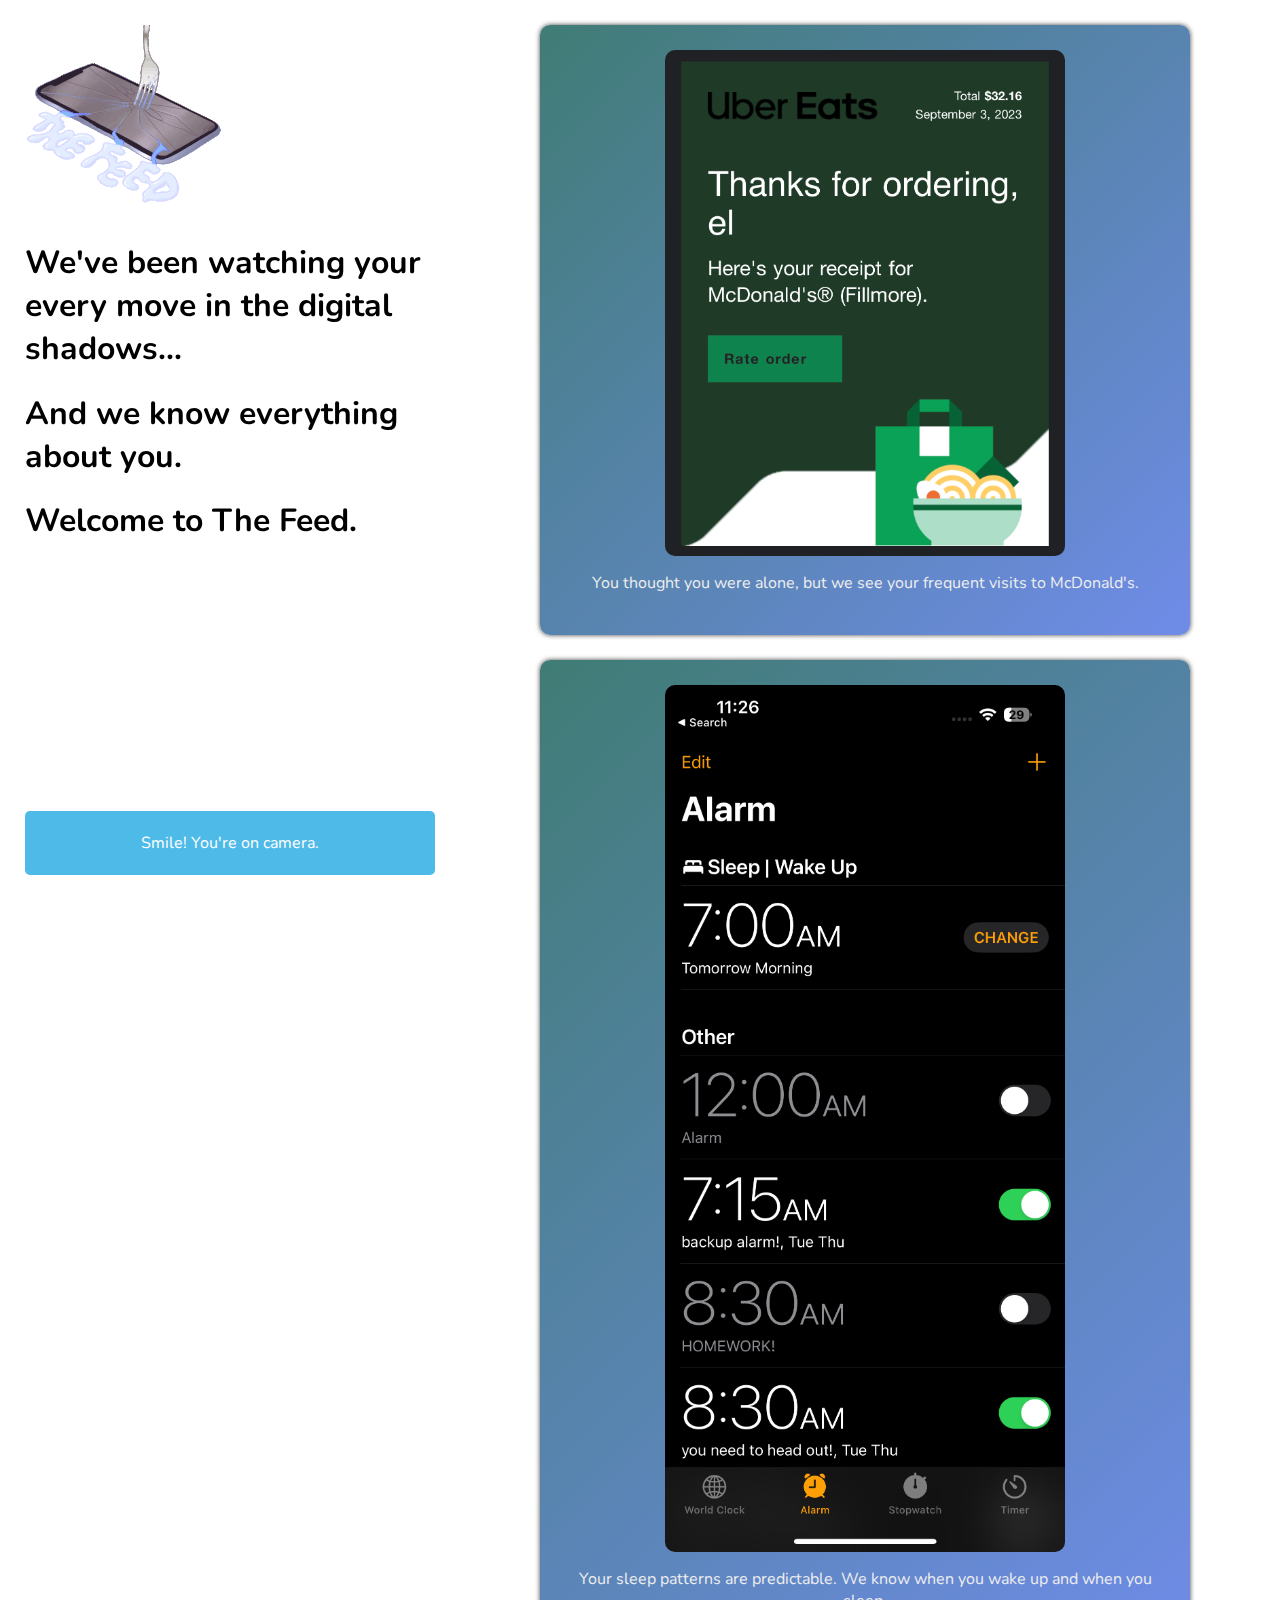
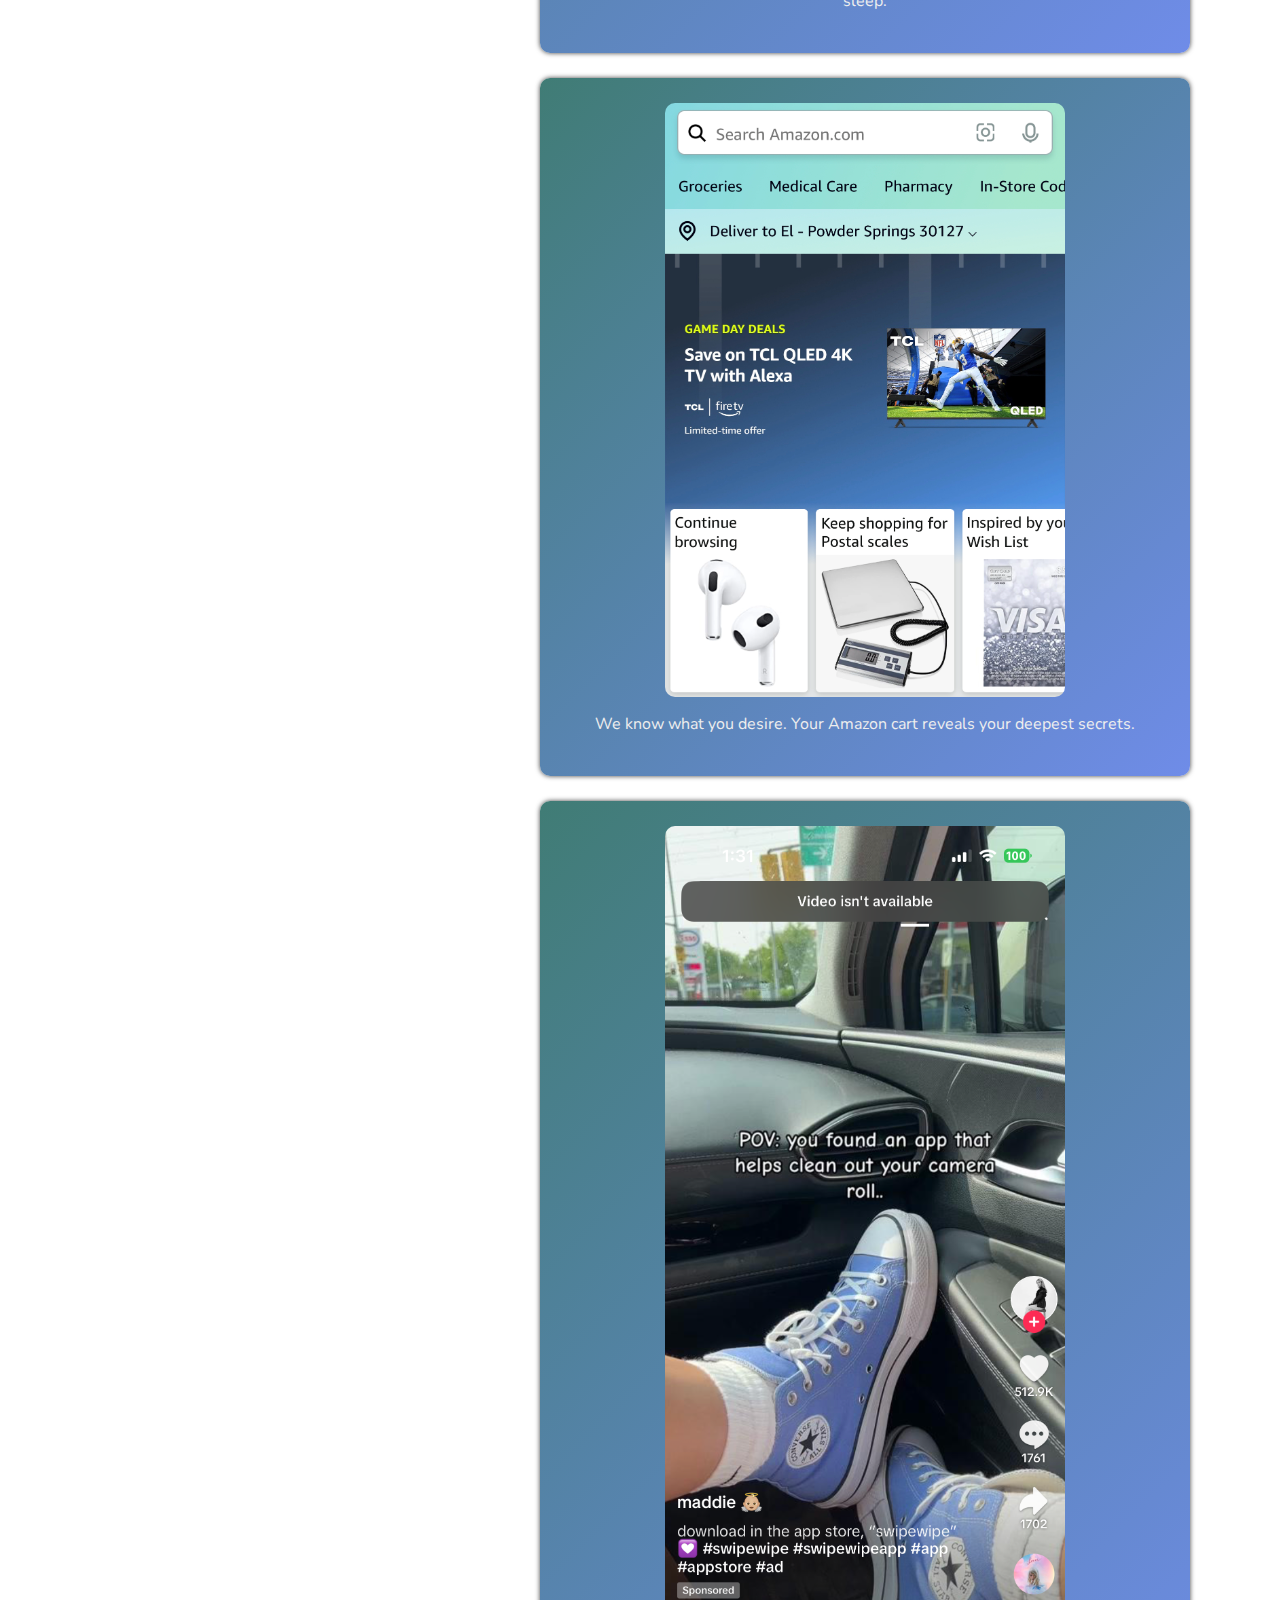
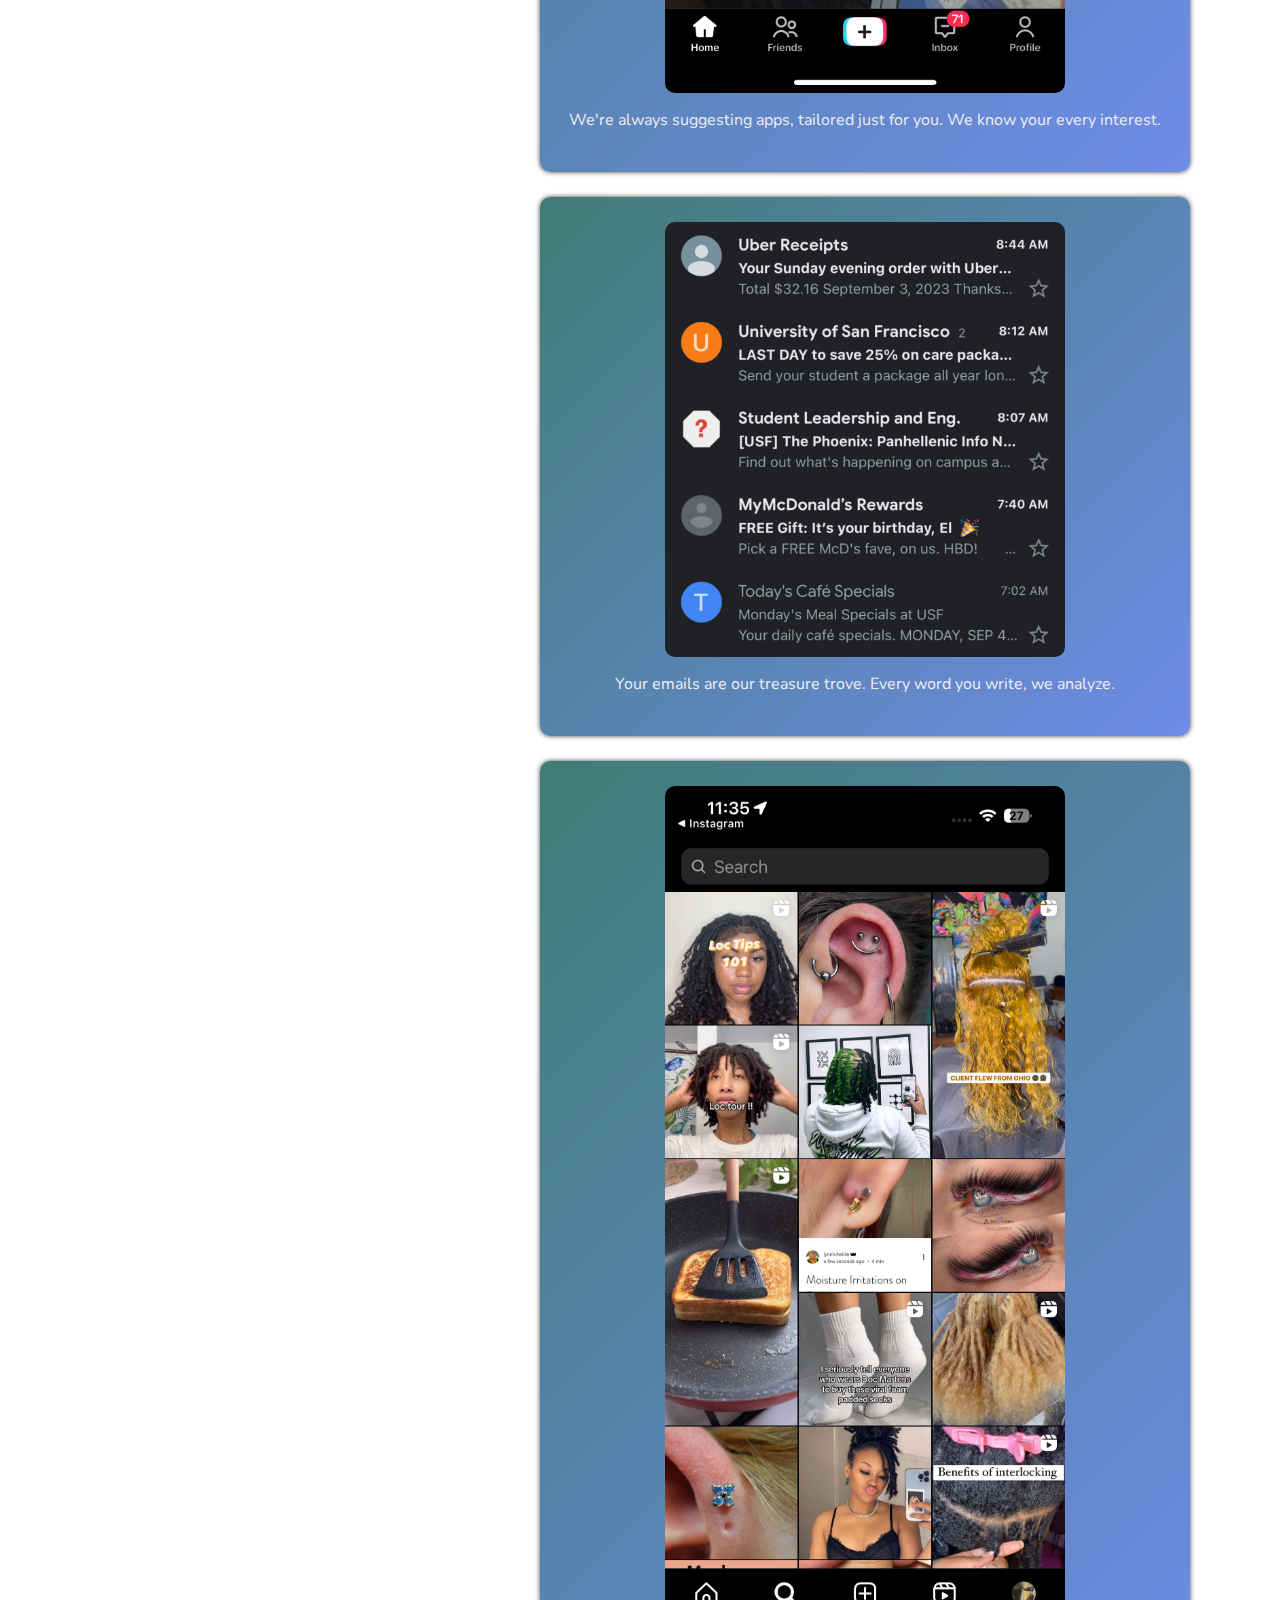
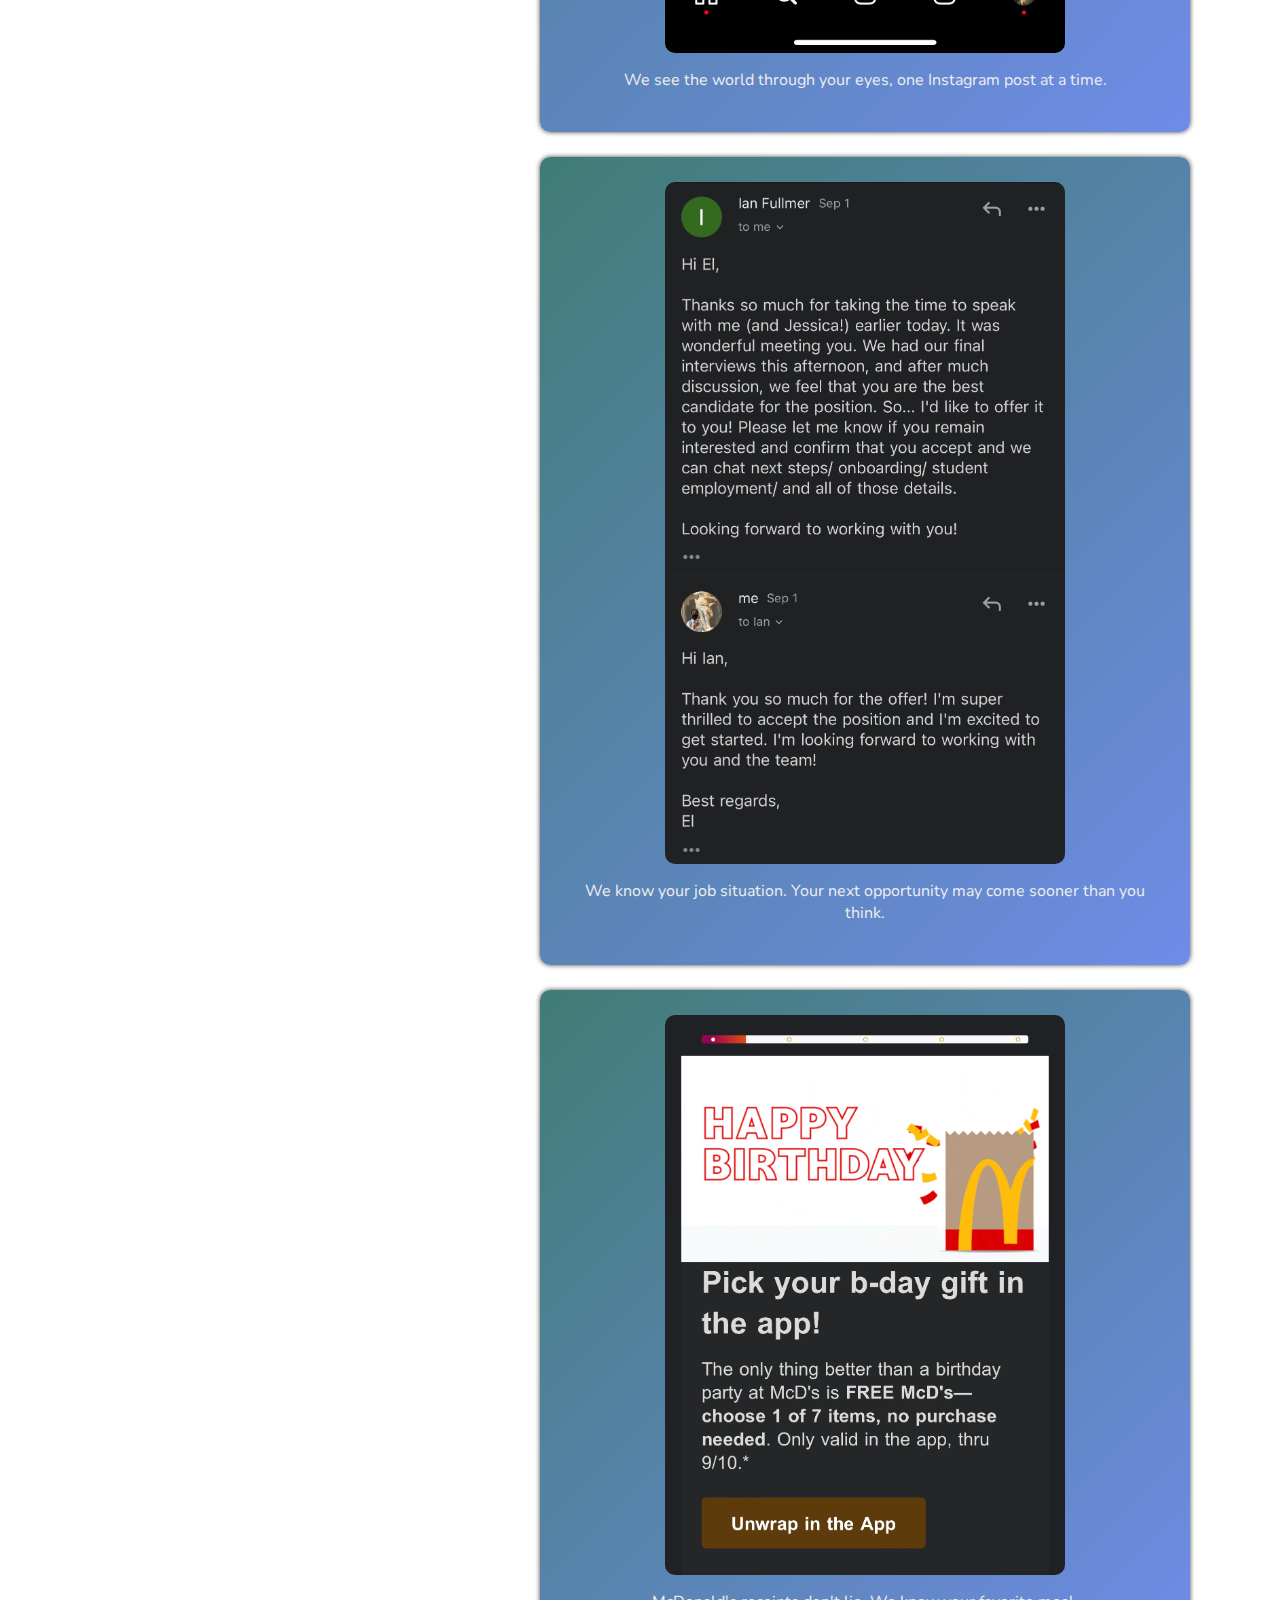
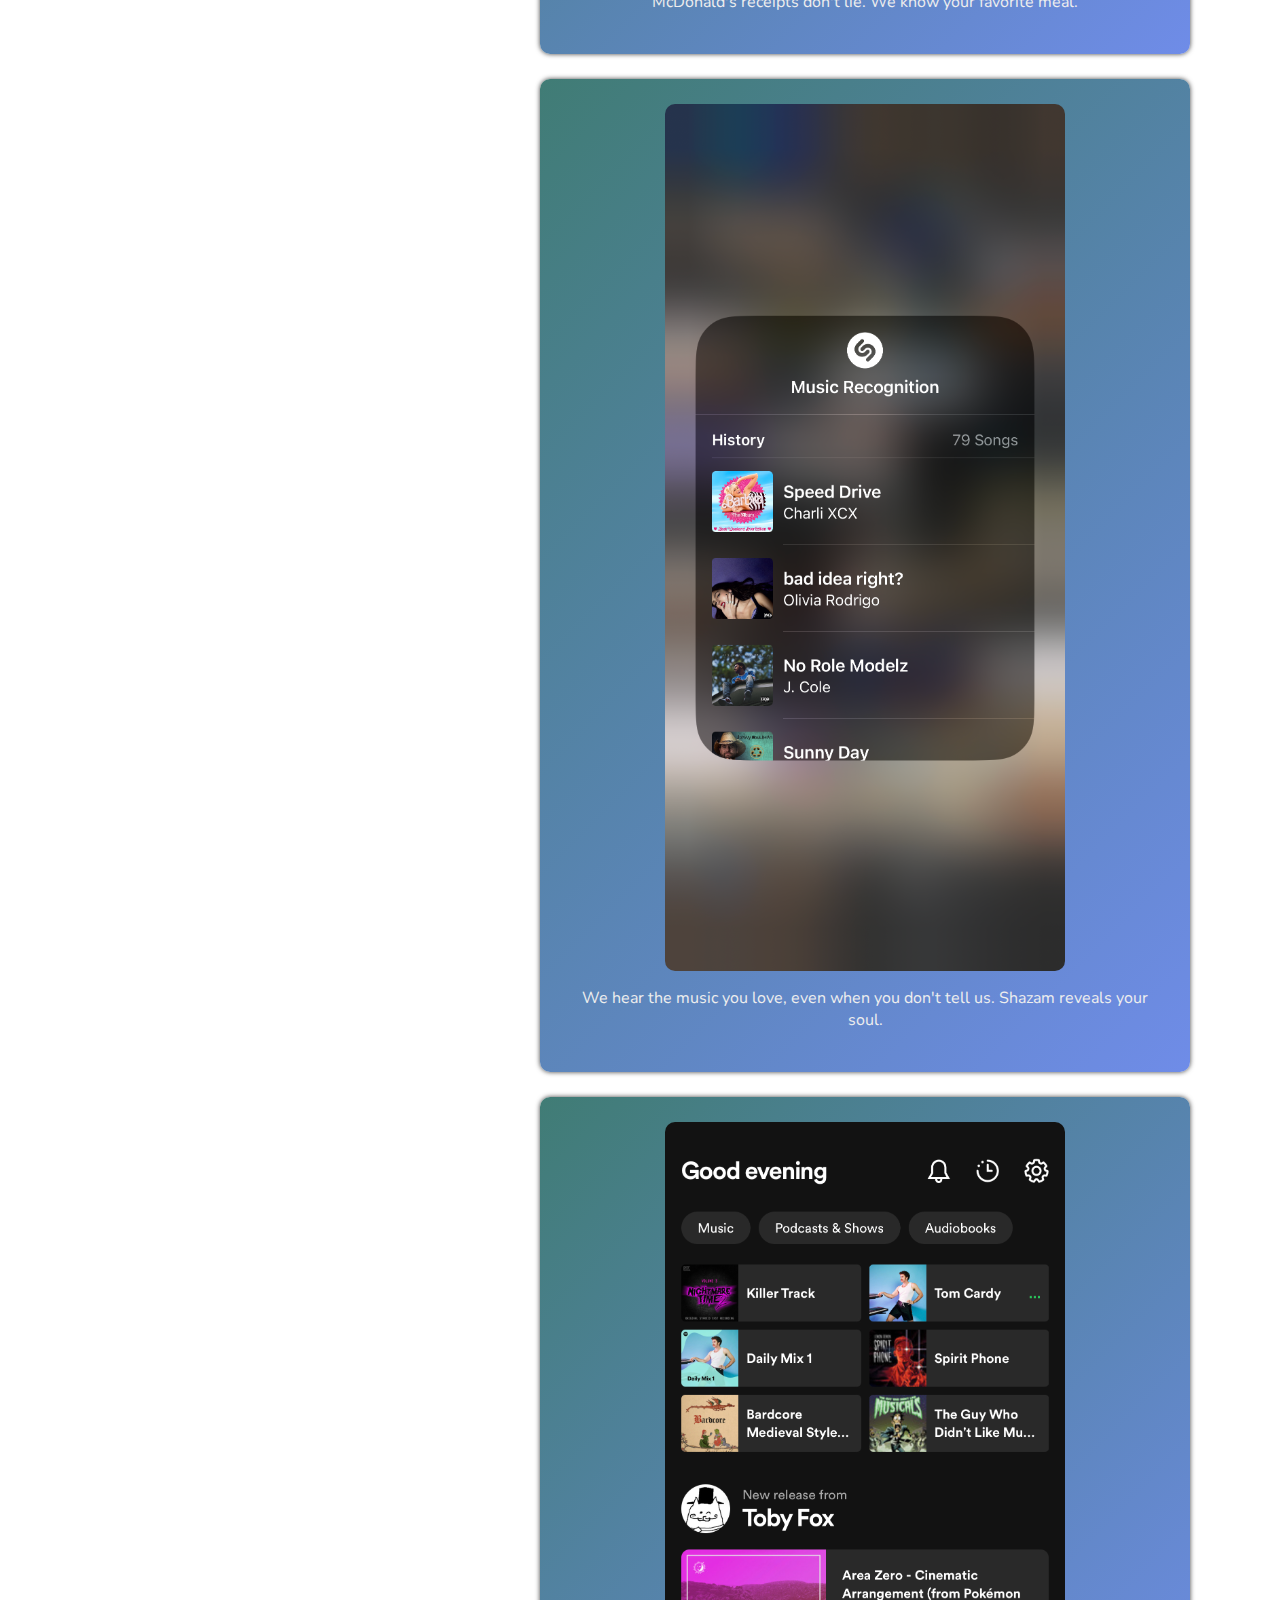
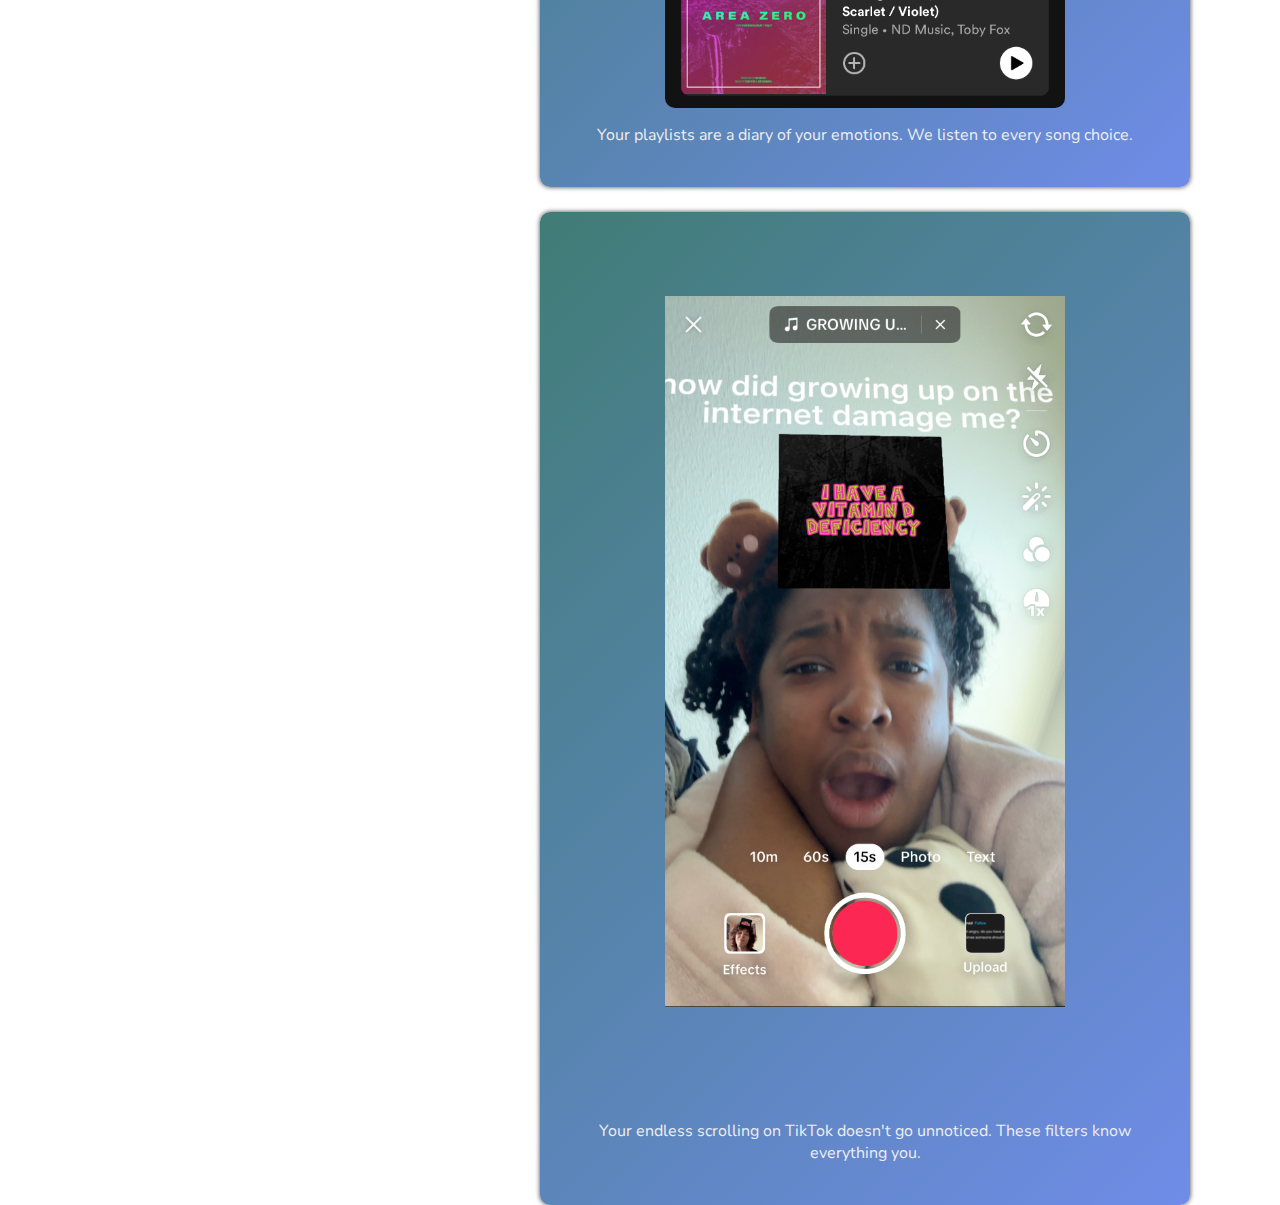
==== thefeed.html @ 8848f16a "send to server" ====
<!DOCTYPE html>
<!--[if lt IE 7]>      <html class="no-js lt-ie9 lt-ie8 lt-ie7"> <![endif]-->
<!--[if IE 7]>         <html class="no-js lt-ie9 lt-ie8"> <![endif]-->
<!--[if IE 8]>         <html class="no-js lt-ie9"> <![endif]-->
<!--[if gt IE 8]>      <html class="no-js"> <!--<![endif]-->
<html>
    <head>
        <meta charset="utf-8">
        <meta http-equiv="X-UA-Compatible" content="IE=edge">
        <title>Welcome to The Feed 👄</title>
        <meta name="description" content="social media, feed content, the feed">
        <meta name="viewport" content="width=device-width, initial-scale=1">
        <link rel="stylesheet" href="css/stylesheet.css">
    </head>
    <body id = "spooky">
        <!--[if lt IE 7]>
            <p class="browsehappy">You are using an <strong>outdated</strong> browser. Please <a href="#">upgrade your browser</a> to improve your experience.</p>
        <![endif]-->
        <header>
            <a href= "index.html">
            <!-- <h1> The Feed</h1> --> 
            <img src="img/smallphone.gif"></a>
        </header>
        <nav>
                <h1>We've been watching your every move in the digital shadows... </h1>
                <h1>And we know everything about you.</h1>
                <h1> Welcome to The Feed.</h1>
        </nav>
        <main >
            <section>
                <img src="img/uber_eats.png" alt="Uber Eats order at McDonald's">
                <p>You thought you were alone, but we see your frequent visits to McDonald's.</p>
            </section>
            <section>
                <img src="img/alarm.png" alt="Alarm Clock">
                <p>Your sleep patterns are predictable. We know when you wake up and when you sleep.</p>
            </section>
            <section>
                <img src="img/amazon.png" alt="Amazon Shopping">
                <p>We know what you desire. Your Amazon cart reveals your deepest secrets.</p>
            </section>
            <section>
                <img src="img/app_rec.png" alt="App Recommendations">
                <p>We're always suggesting apps, tailored just for you. We know your every interest.</p>
            </section>
            <section>
                <img src="img/gmail.png" alt="Gmail Notifications">
                <p>Your emails are our treasure trove. Every word you write, we analyze.</p>
            </section>
            <section>
                <img src="img/instagram_feed.png" alt="Instagram Feed">
                <p>We see the world through your eyes, one Instagram post at a time.</p>
            </section>
            <section>
                <img src="img/job_offer.png" alt="Job Offer">
                <p>We know your job situation. Your next opportunity may come sooner than you think.</p>
            </section>
            <section>
                <img src="img/mcdonalds_receipt.png" alt="McDonald's Receipt">
                <p>McDonald's receipts don't lie. We know your favorite meal.</p>
            </section>
            <section>
                <img src="img/shazam.png" alt="Shazam Music Recognition">
                <p>We hear the music you love, even when you don't tell us. Shazam reveals your soul.</p>
            </section>
            <section>
                <img src="img/spotify.png" alt="Spotify Playlist">
                <p>Your playlists are a diary of your emotions. We listen to every song choice.</p>
            </section>
            <section>
                <img src="img/tiktok.png" alt="TikTok Filter">
                <p>Your endless scrolling on TikTok doesn't go unnoticed. These filters know everything you.</p>
            </section>
        </main>
        <footer>
            <p> Smile! You're on camera.</p>
        </footer>
    </body>
</html>
---- css/stylesheet.css ----
@import url('https://fonts.googleapis.com/css2?family=Nunito:wght@300&display=swap');

body {
    max-width: 1200px;
    margin: auto;
    font-family: 'Nunito', sans-serif;
    
}

header {
    width: 400px;
    position: fixed;
    top: 25px;
    left: 25px;
}

nav {
    width: 400px;
    position: fixed;
    top: 220px;
    left: 25px;
}

main {
    width: 650px;
    margin-left: 500px;
}

section{
    margin-top: 25px;
    padding: 25px;
    /* 

    border-radius: 10px;
    background-color: #eeeeee;
    border-bottom: 5px solid #cccccc;
    
    RAAAAAH*/

    border-radius: 10px;
    background: #407C75;
    background: linear-gradient(135deg, #407C75, #6F8CE8);
    color: #eeeeee;
    box-shadow: 0px 0px 5px 0px rgba(0,0,0,0.75);
}

section img{
    border-radius: 10px;
    display: block;
    margin: auto;
}

section p{
    text-align: center;
    font-family: 'Nunito', sans-serif;
}

footer {
    width: 400px;
    position: fixed;
    bottom: 25px;
    left: 25px;

    background-color: rgb(78, 186, 232);
    color: white;
    border-radius: 5px;
    text-align: center;
    padding: 5px;
}

#splashgif {
    width: 600px;
    height: 600px;
    margin: auto;
    text-align: center;
    margin-top: 10%;
}

#evil {
    background-image: radial-gradient(circle, #ffffff, #ffffff, #ffffff, #ffffff, #ffffff, #efefef, #e0e0e0, #d1d1d1, #b0b0b0, #909090, #717171, #545454);
}
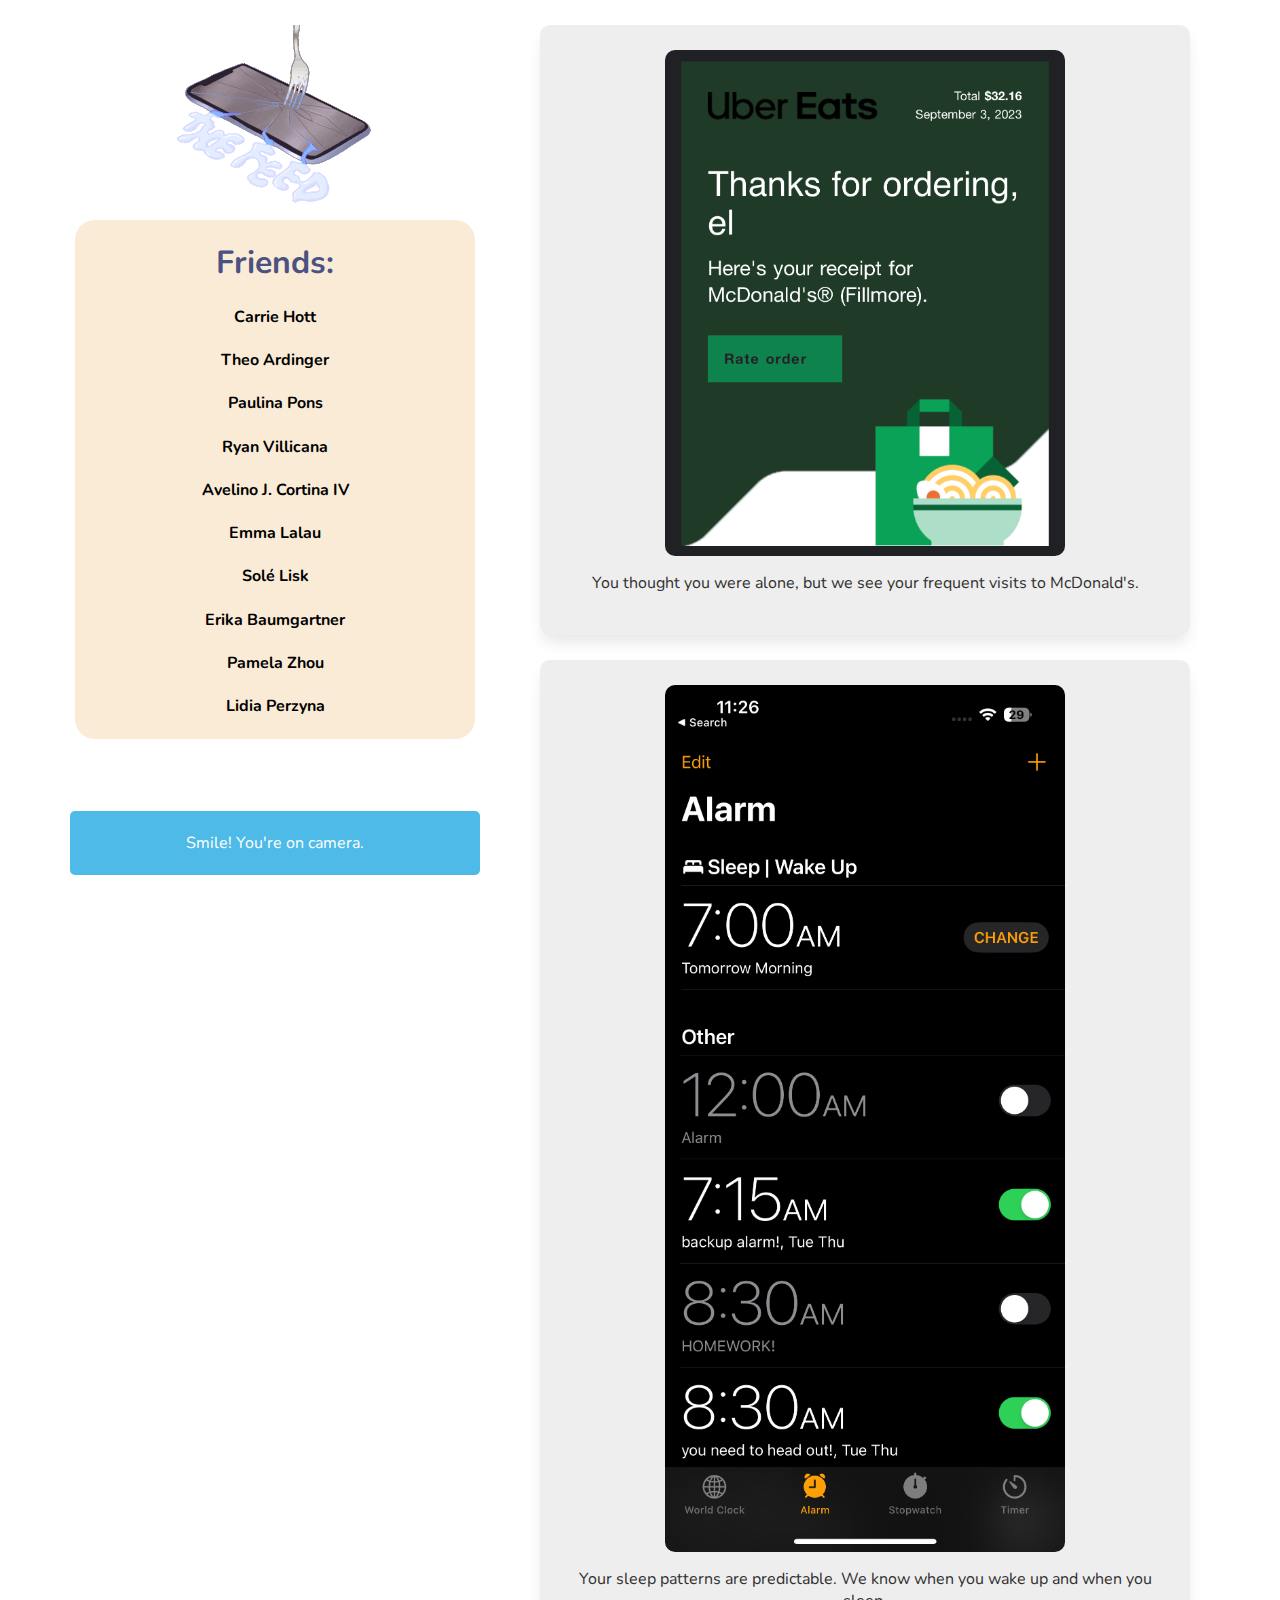
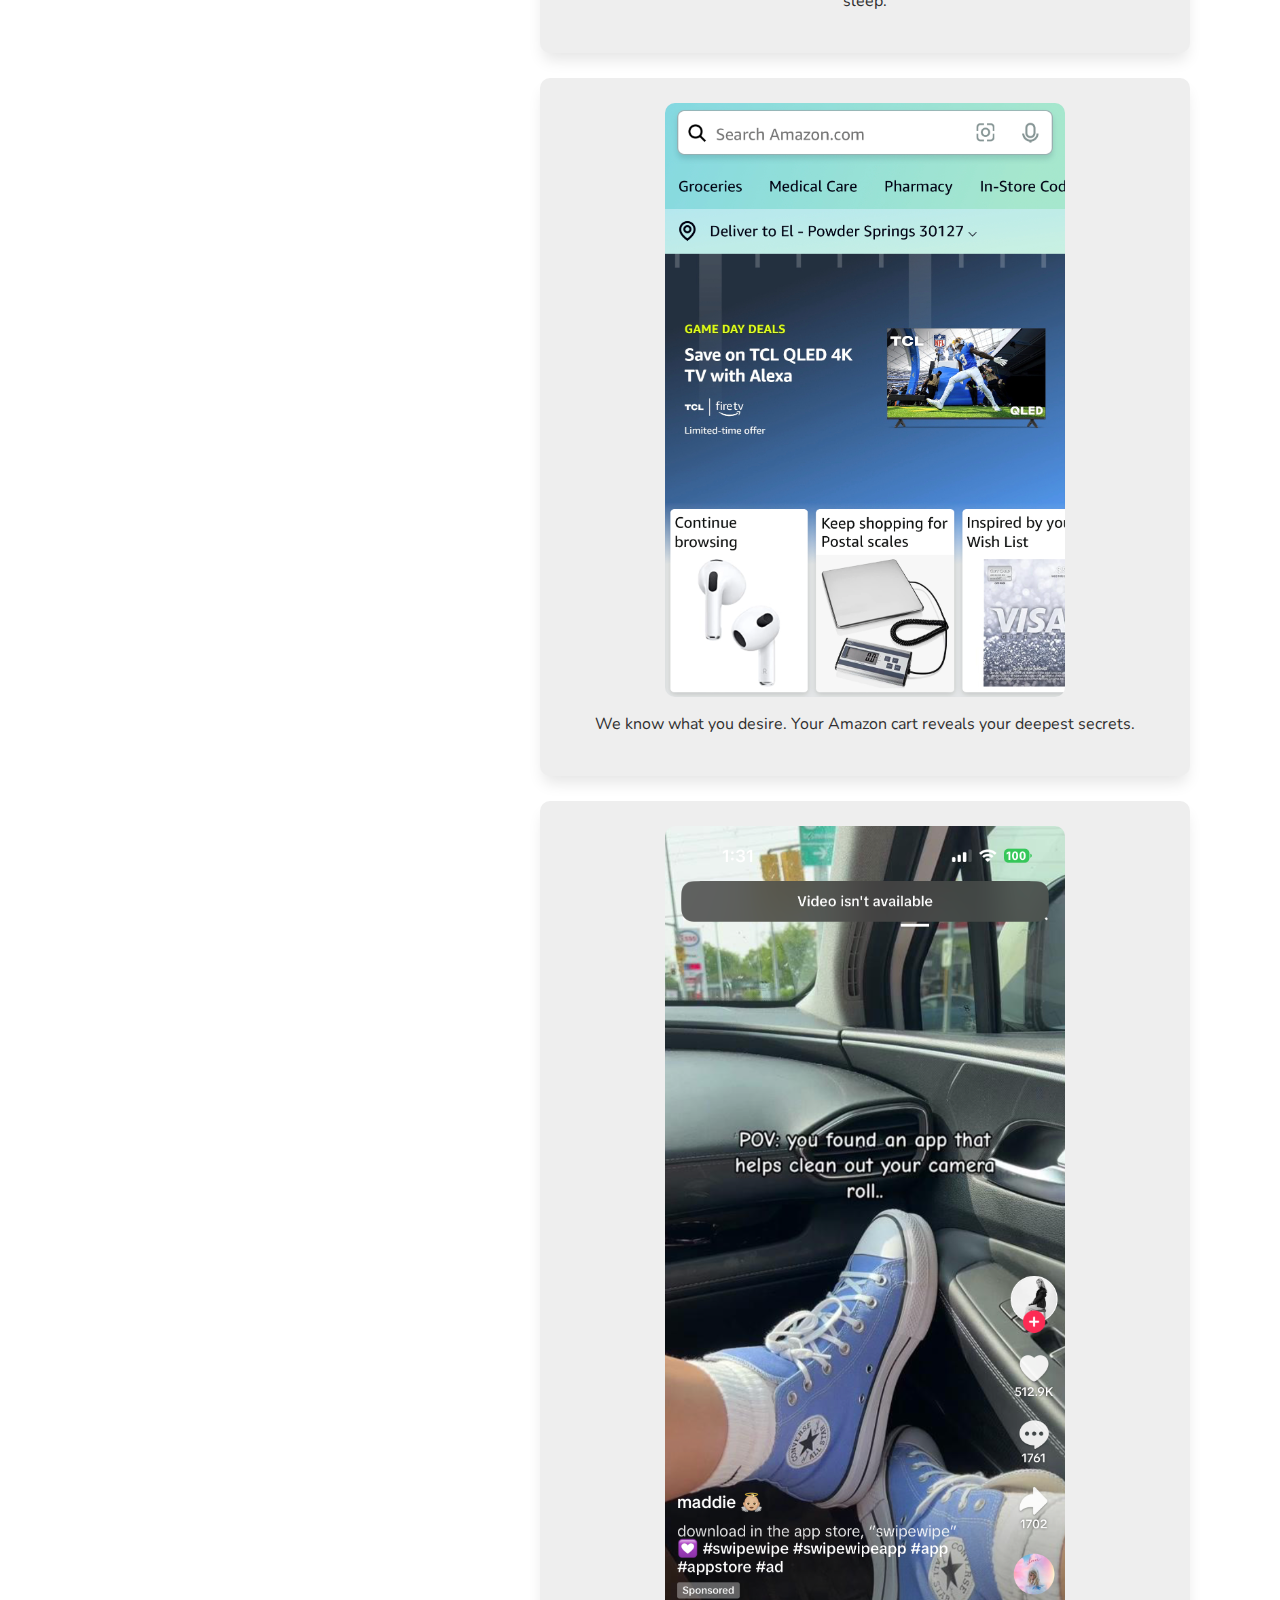
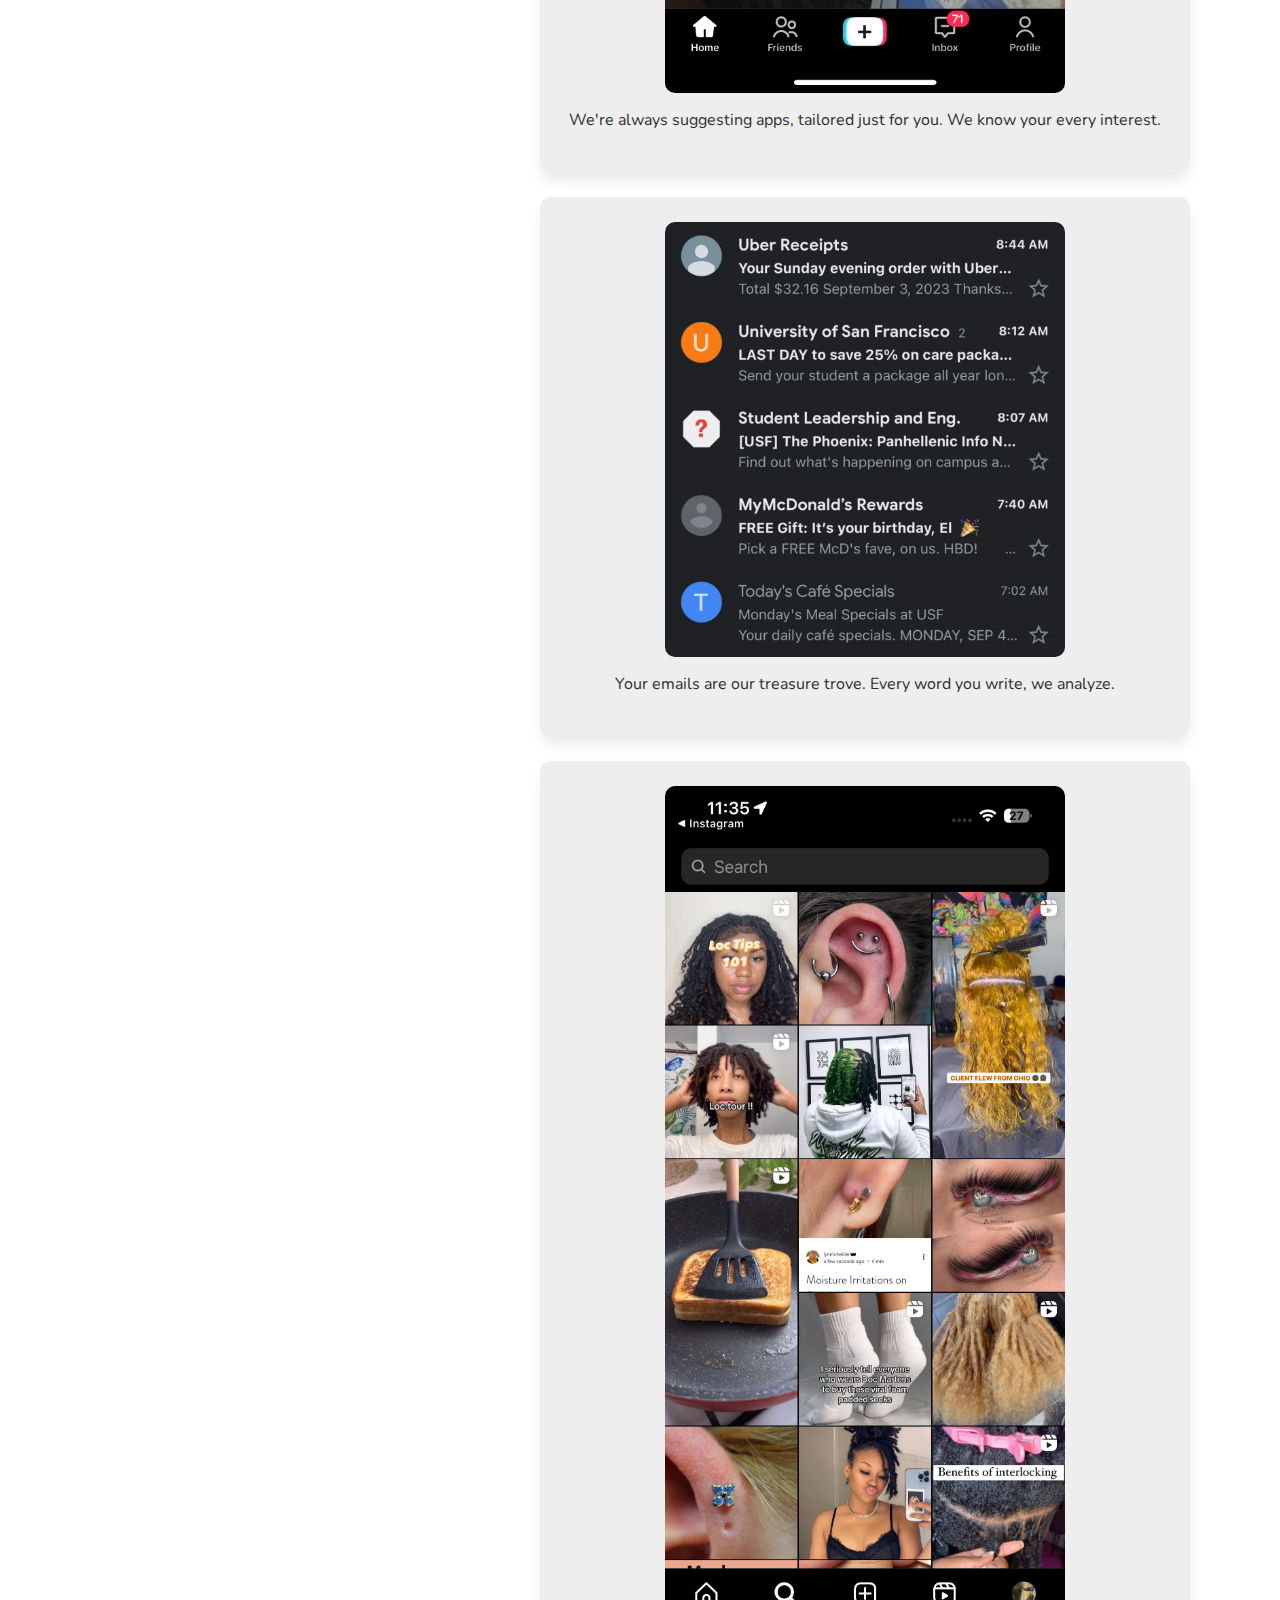
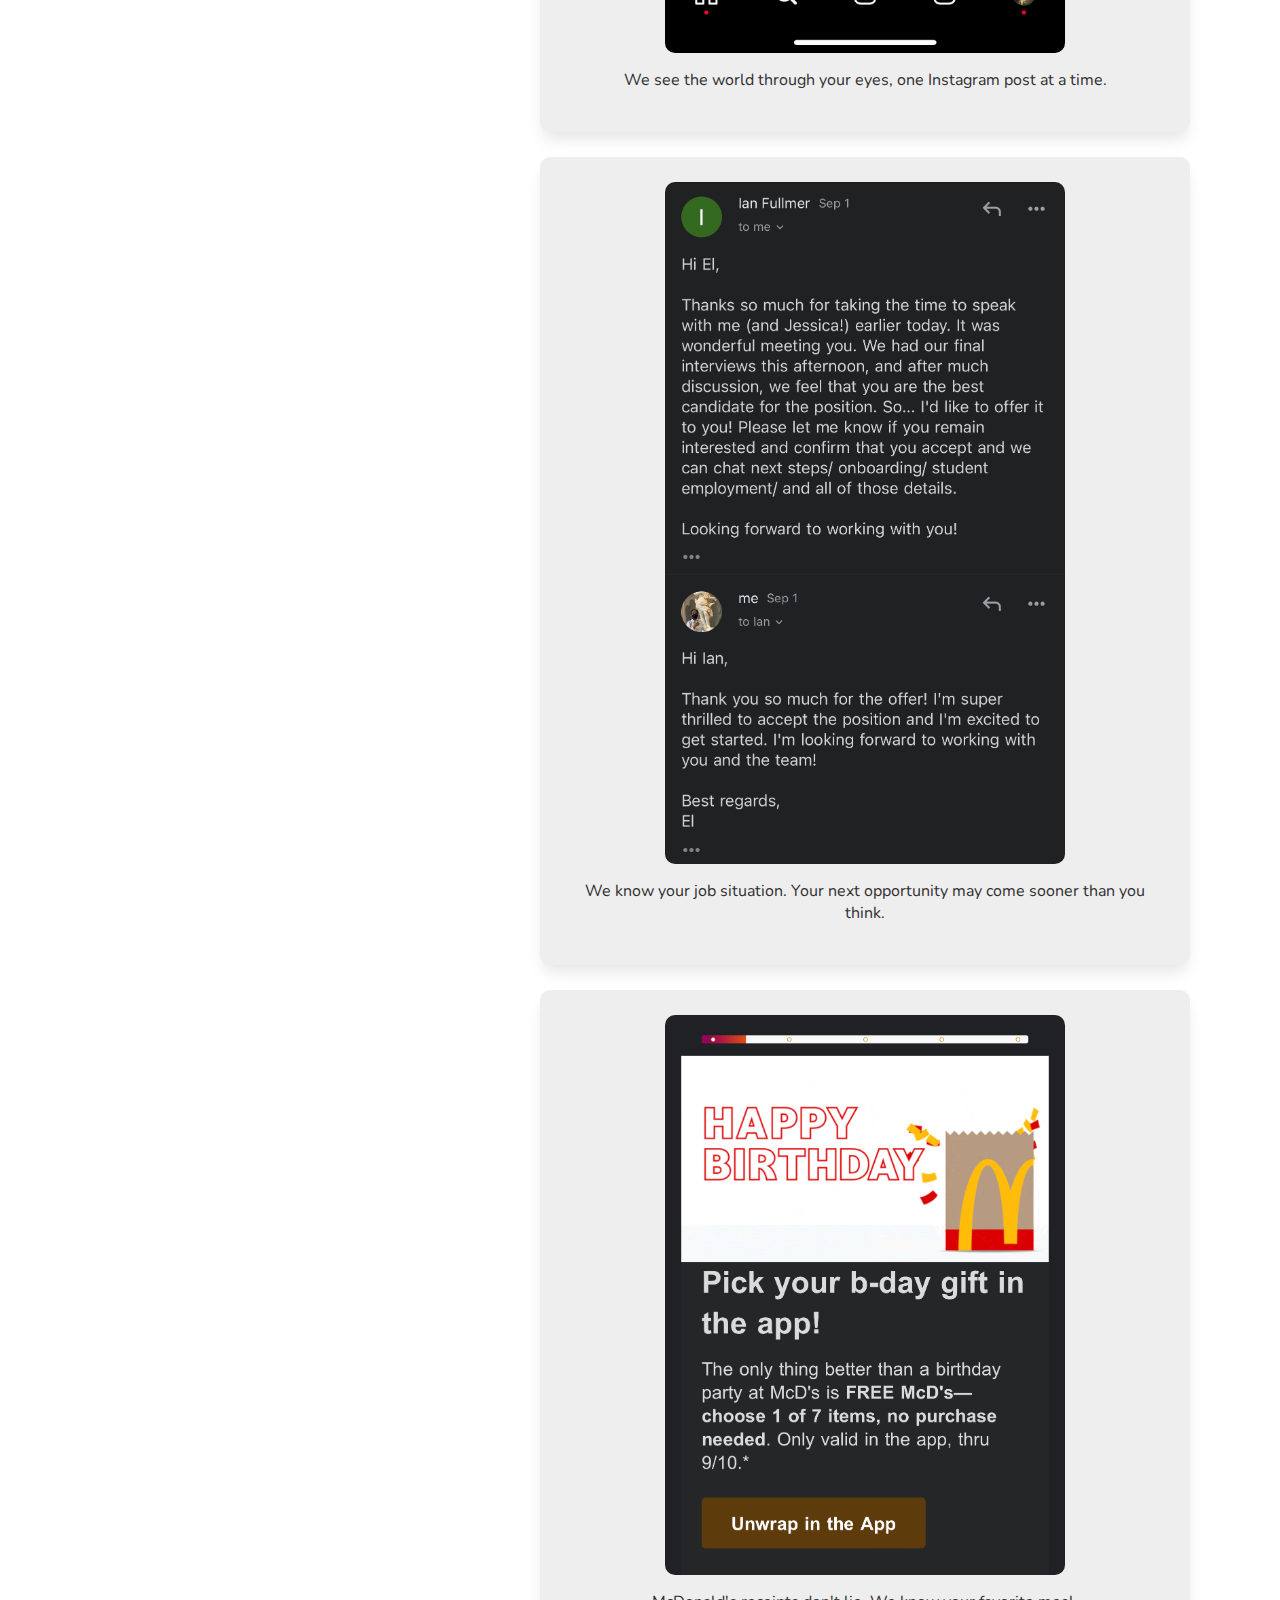
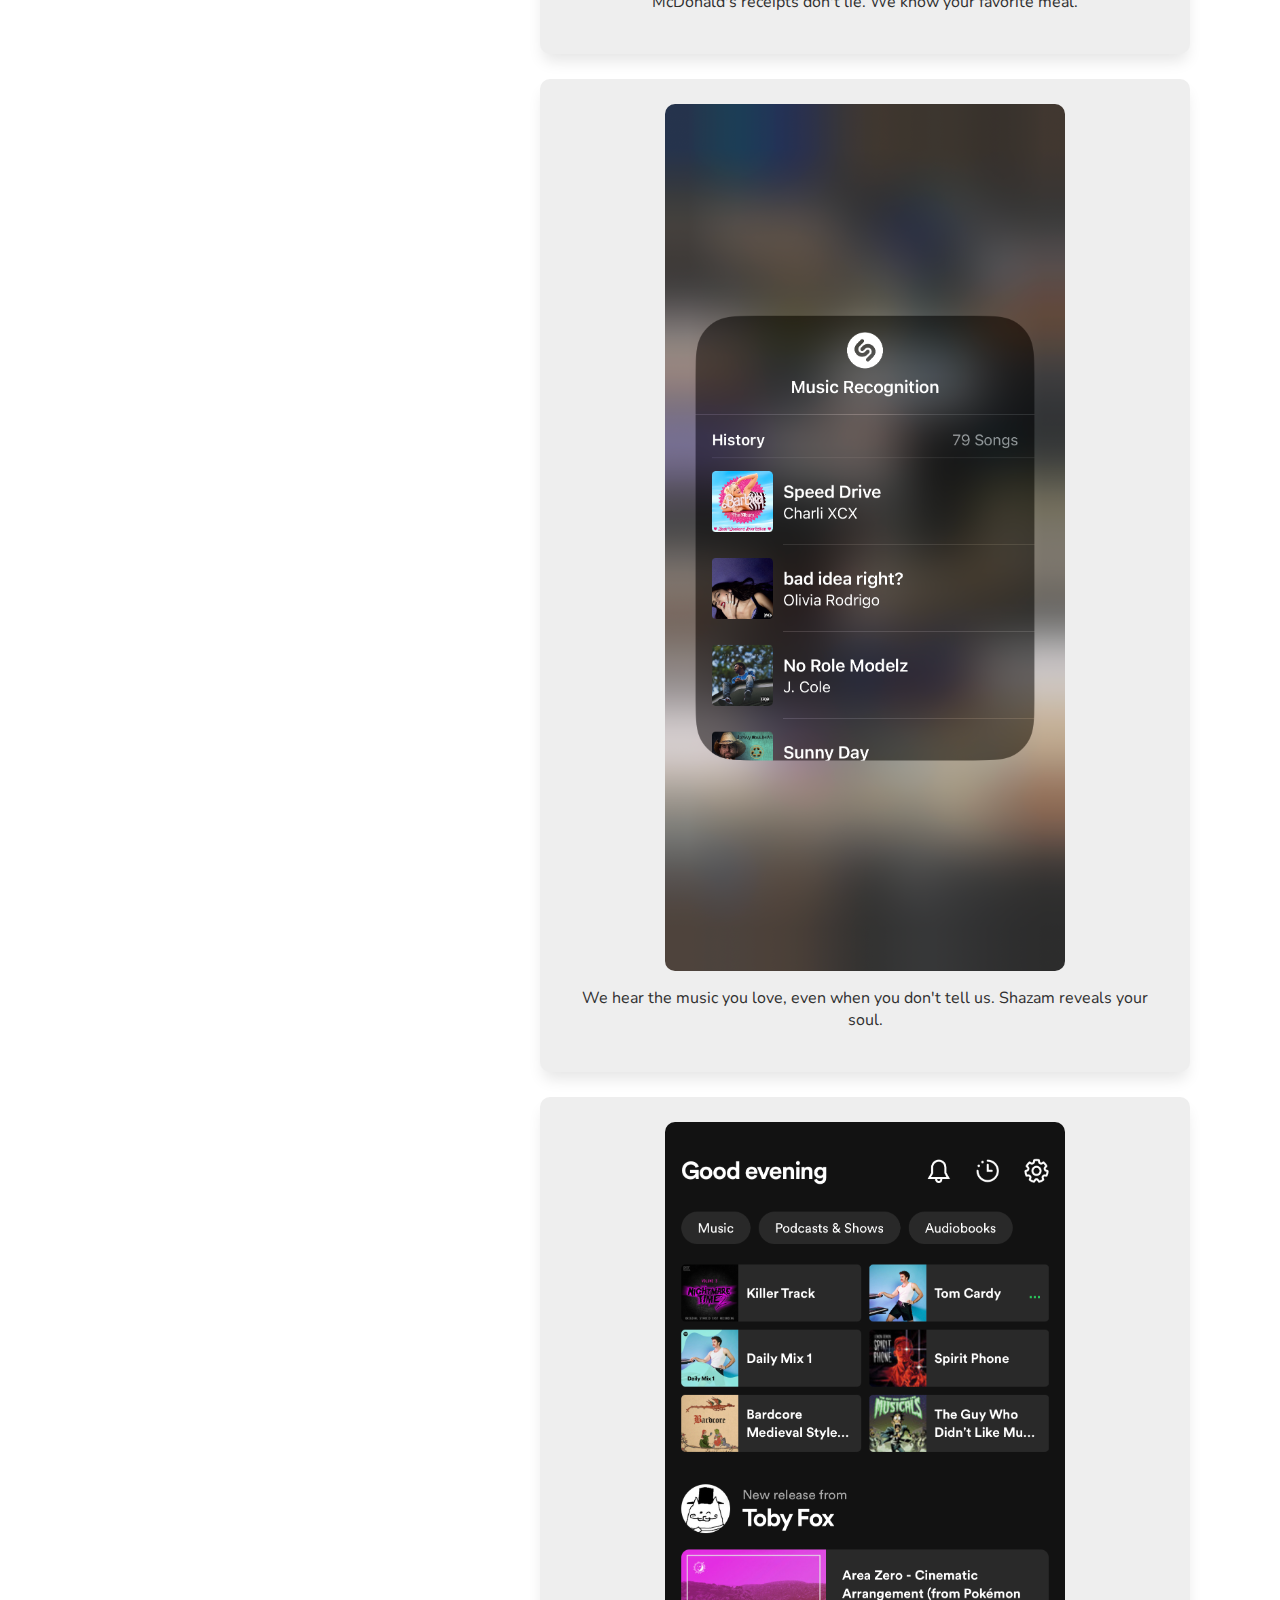
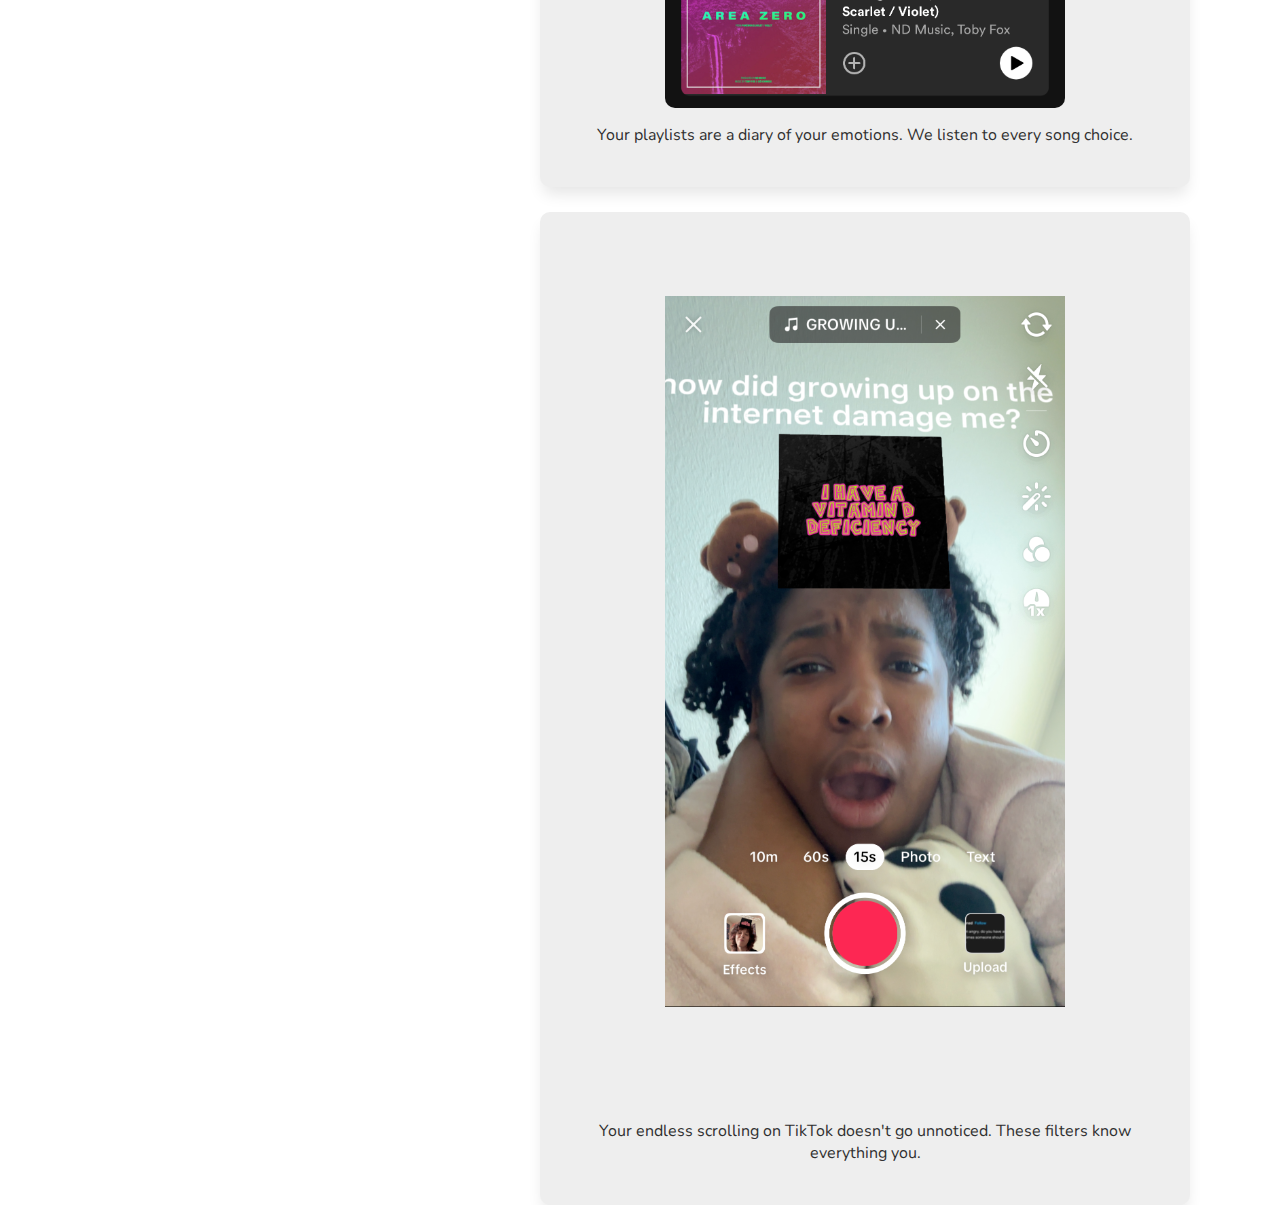
==== commit d2af428f: "changed colors, shifted nav, and added cursor" ====
--- a/thefeed.html
+++ b/thefeed.html
@@ -22,9 +22,37 @@
             <img src="img/smallphone.gif"></a>
         </header>
         <nav>
-                <h1>We've been watching your every move in the digital shadows... </h1>
-                <h1>And we know everything about you.</h1>
-                <h1> Welcome to The Feed.</h1>
+                <h1>Friends:</h1>
+                <a href="https://chottusfca.github.io/thefeed/" target = "_blank">
+                    <h4>Carrie Hott</h4>
+                </a>
+                <a href="https://tardinger.github.io/thefeed/index.html" target = "_blank">
+                    <h4>Theo Ardinger</h4>
+                </a>
+                <a href="https://pponsm.github.io/thefeed/" target = "_blank">
+                    <h4>Paulina Pons</h4>
+                </a>
+                <a href="https://rlvillicana.github.io/thefeed/index.html" target = "_blank">
+                    <h4>Ryan Villicana</h4>
+                </a>
+                <a href="https://ac-iv.github.io/thefeed/" target = "_blank">
+                    <h4>Avelino J. Cortina IV</h4>
+                </a>
+                <a href=" https://elalau.github.io/thefeed/" target = "_blank">
+                    <h4>Emma Lalau</h4>
+                </a>
+                <a href="https://solelisk.github.io/thefeed/" target = "_blank">
+                    <h4>Solé Lisk</h4>
+                </a>
+                <a href="https://erikabaumm.github.io/thefeed/" target = "_blank">
+                    <h4>Erika Baumgartner</h4>
+                </a>
+                <a href="https://pamela-gong-zhou.github.io/thefeed/" target = "_blank">
+                    <h4>Pamela Zhou</h4>
+                </a>
+                <a href="https://laperzyna.github.io/thefeed/" target = "_blank">
+                    <h4>Lidia Perzyna</h4>
+                </a>
         </nav>
         <main >
             <section>
@@ -76,4 +104,6 @@
             <p> Smile! You're on camera.</p>
         </footer>
     </body>
+
+    <style type="text/css">body { cursor: url('[data-uri]'), auto; }</style>
 </html>--- a/css/stylesheet.css
+++ b/css/stylesheet.css
@@ -12,6 +12,8 @@
     position: fixed;
     top: 25px;
     left: 25px;
+    margin-left: 150px;
+    
 }
 
 nav {
@@ -19,6 +21,20 @@
     position: fixed;
     top: 220px;
     left: 25px;
+    margin-left: 50px;
+    text-align: center;
+    color: #4B5282;
+    background-color: antiquewhite;
+    border-radius: 20px;
+}
+
+a {
+    text-decoration: none;
+    color: black;
+}
+
+nav h4:hover{
+    color: #6fd251;
 }
 
 main {
@@ -38,10 +54,9 @@
     RAAAAAH*/
 
     border-radius: 10px;
-    background: #407C75;
-    background: linear-gradient(135deg, #407C75, #6F8CE8);
-    color: #eeeeee;
-    box-shadow: 0px 0px 5px 0px rgba(0,0,0,0.75);
+    color: #303030;
+    background-color: #eeeeee;
+    box-shadow: 0px 10px 15px -3px rgba(0,0,0,0.1);
 }
 
 section img{
@@ -66,6 +81,7 @@
     border-radius: 5px;
     text-align: center;
     padding: 5px;
+    margin-left: 45px;
 }
 
 #splashgif {
@@ -79,3 +95,5 @@
 #evil {
     background-image: radial-gradient(circle, #ffffff, #ffffff, #ffffff, #ffffff, #ffffff, #efefef, #e0e0e0, #d1d1d1, #b0b0b0, #909090, #717171, #545454);
 }
+
+cursor: url('img/cursor.cur'), auto;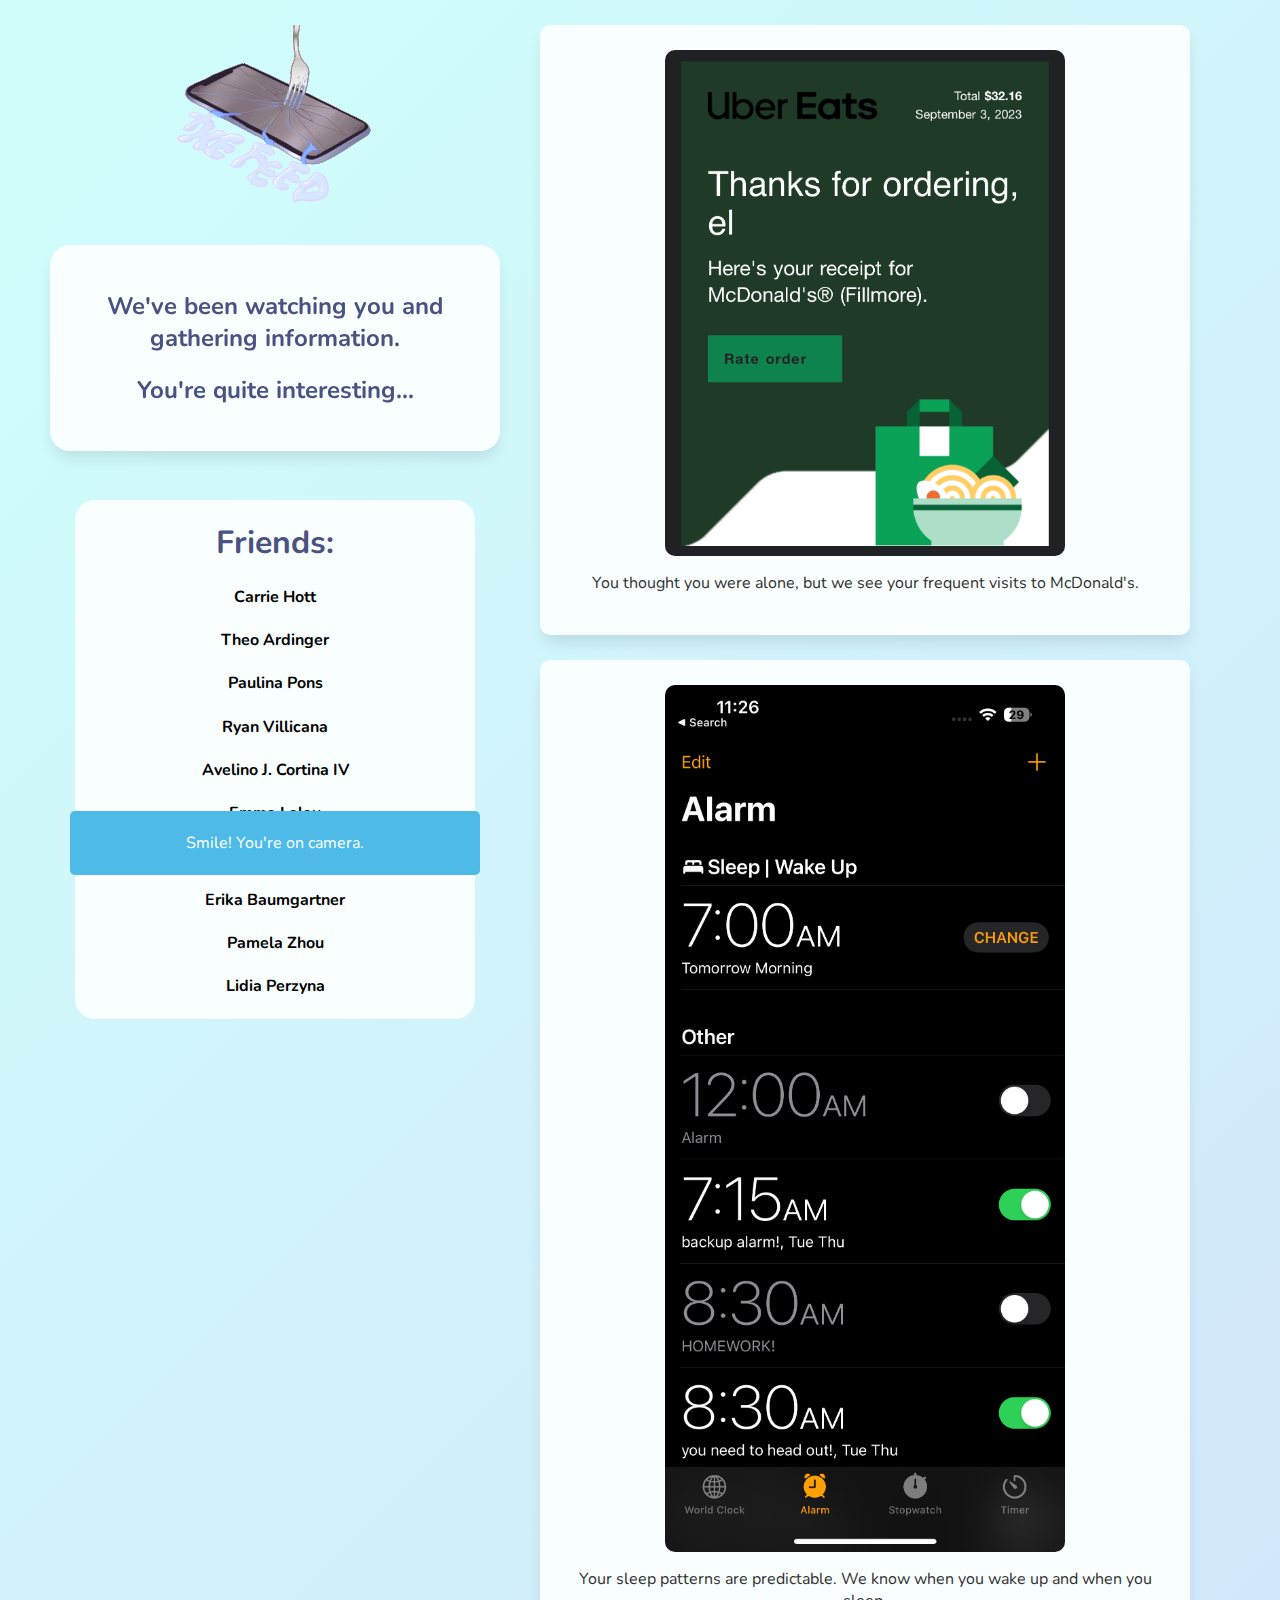
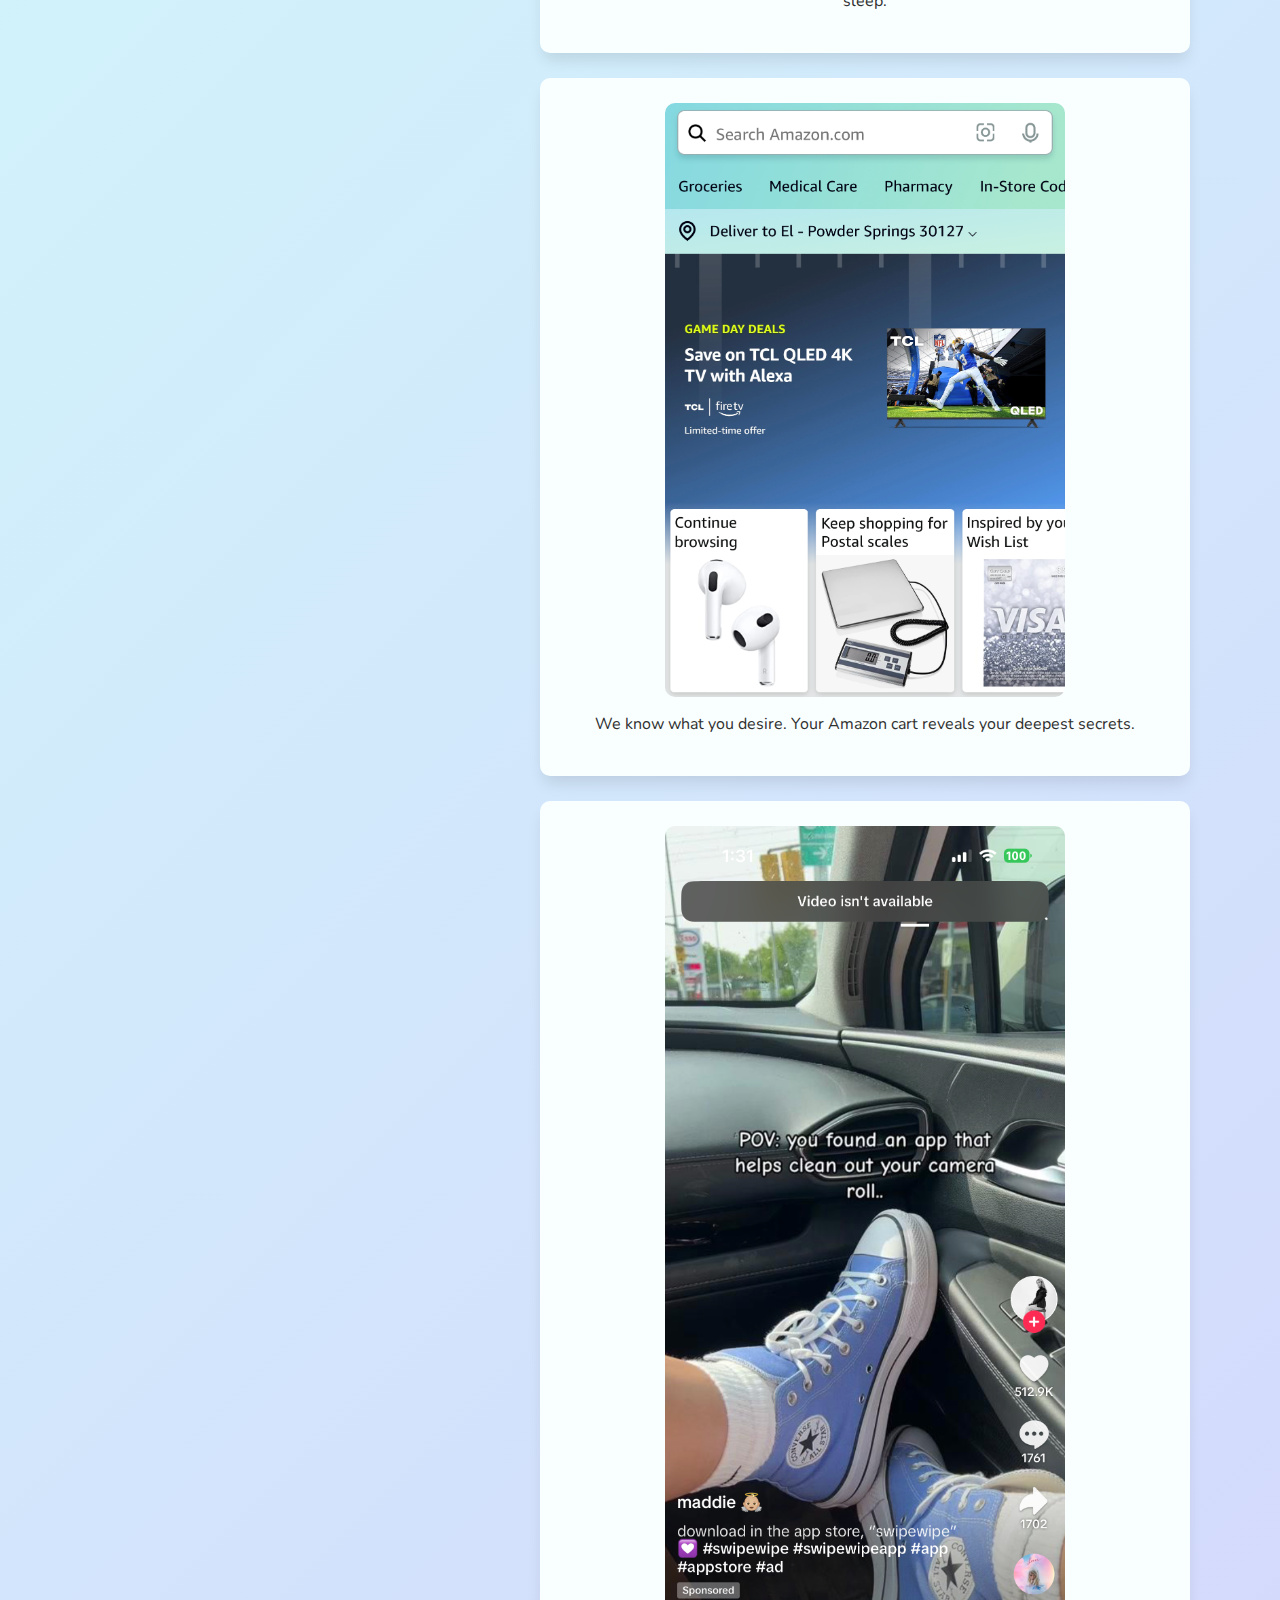
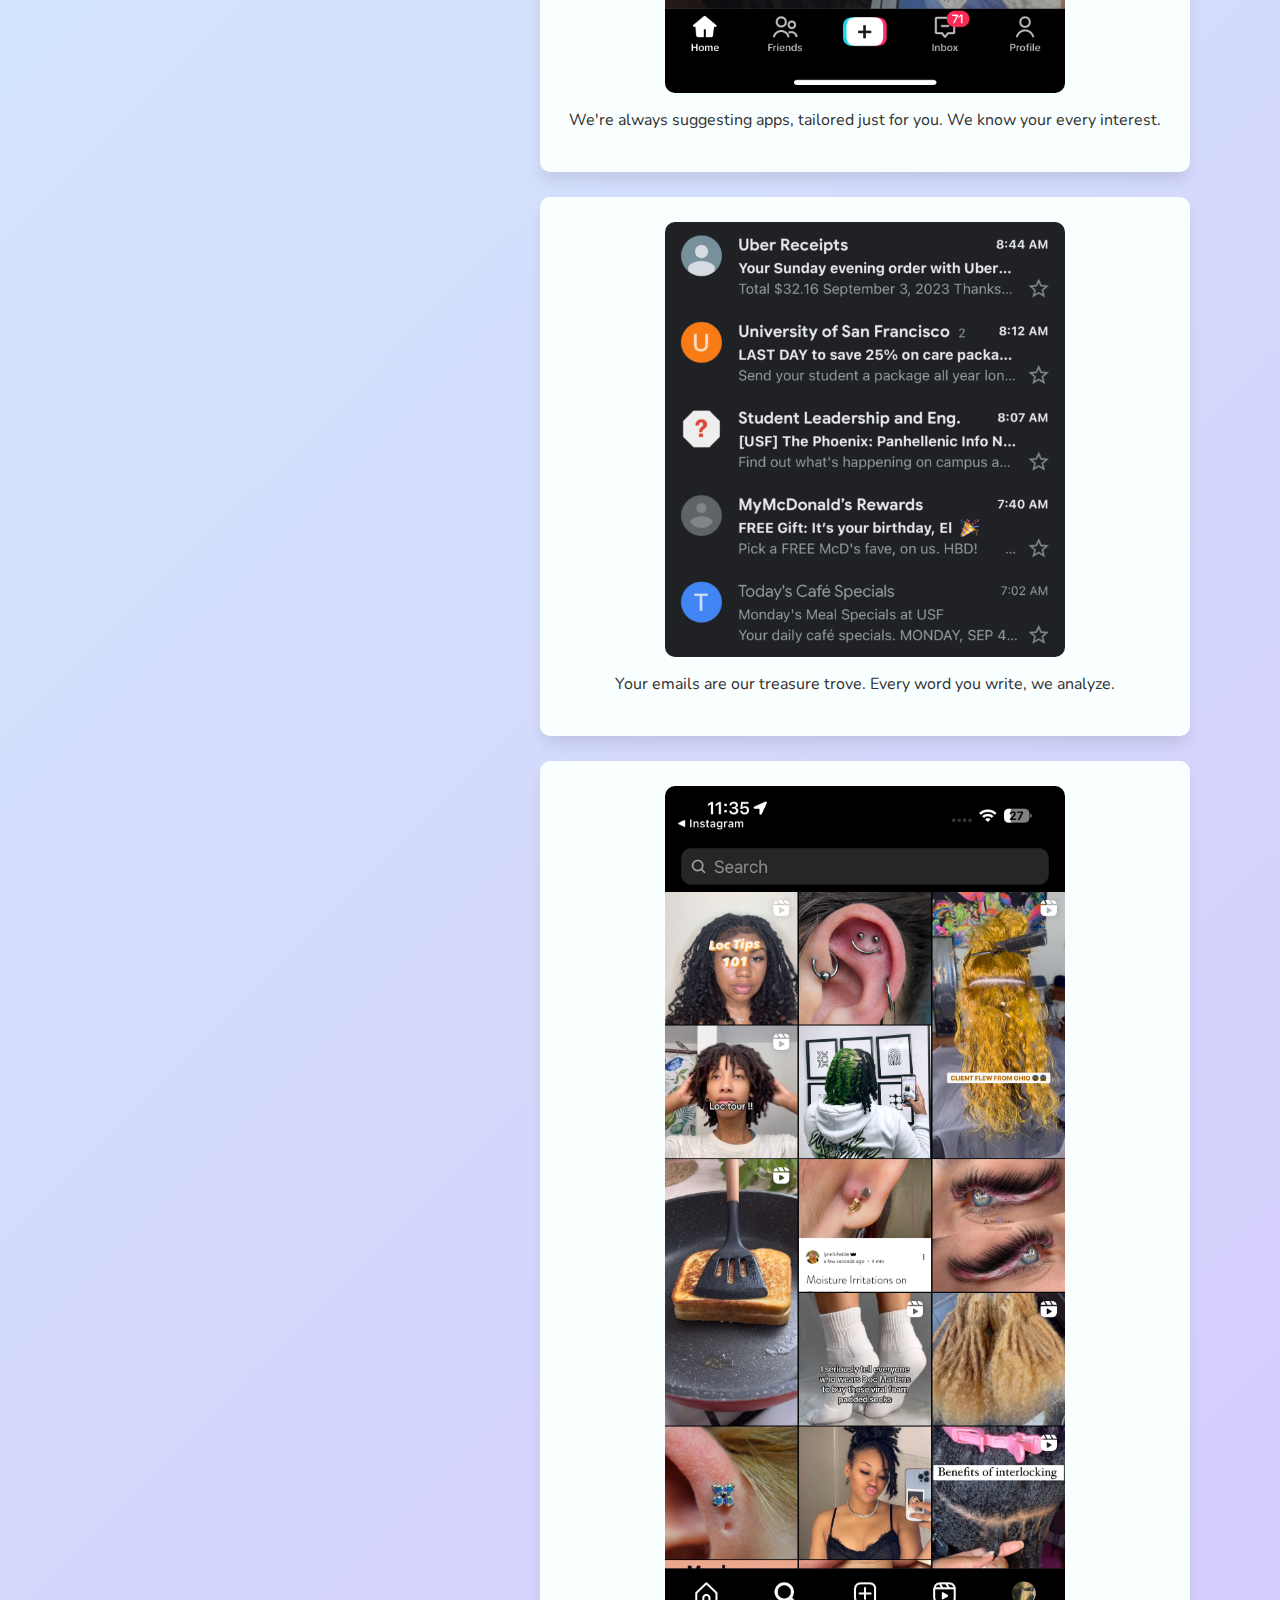
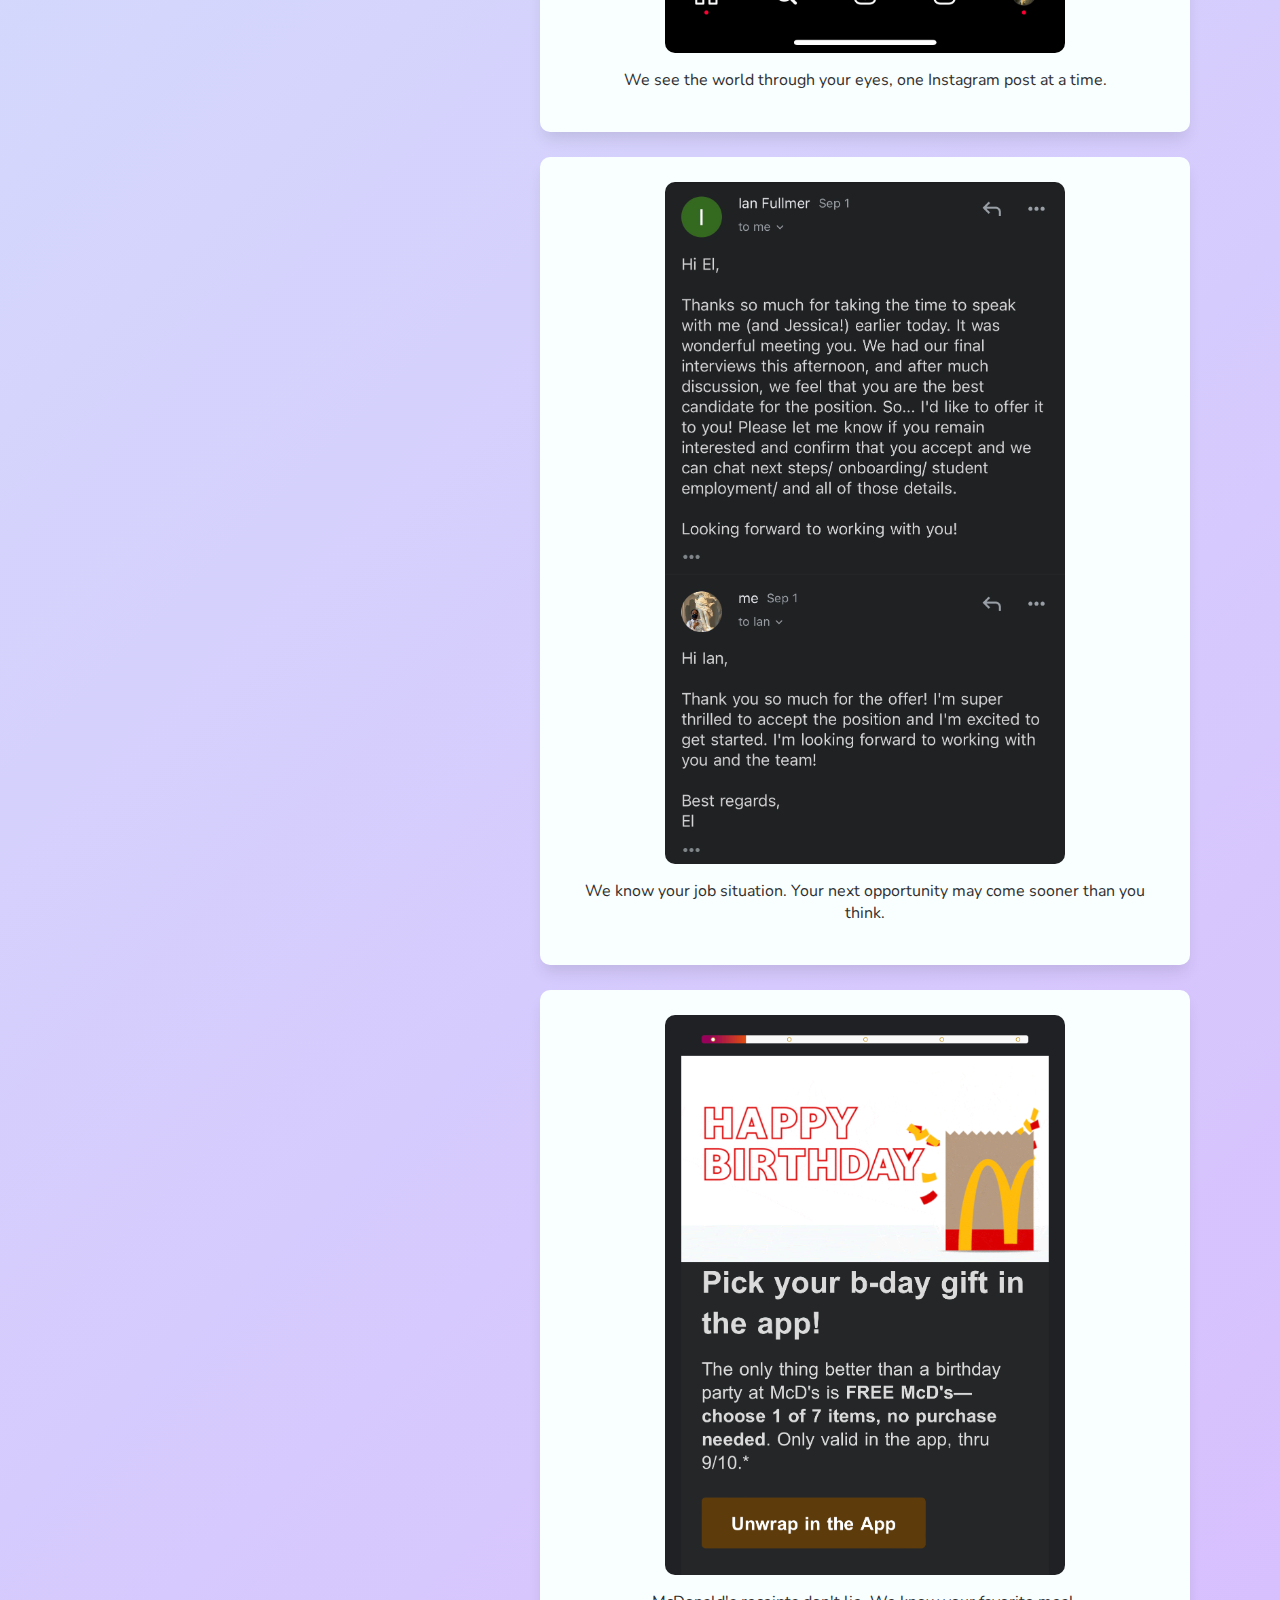
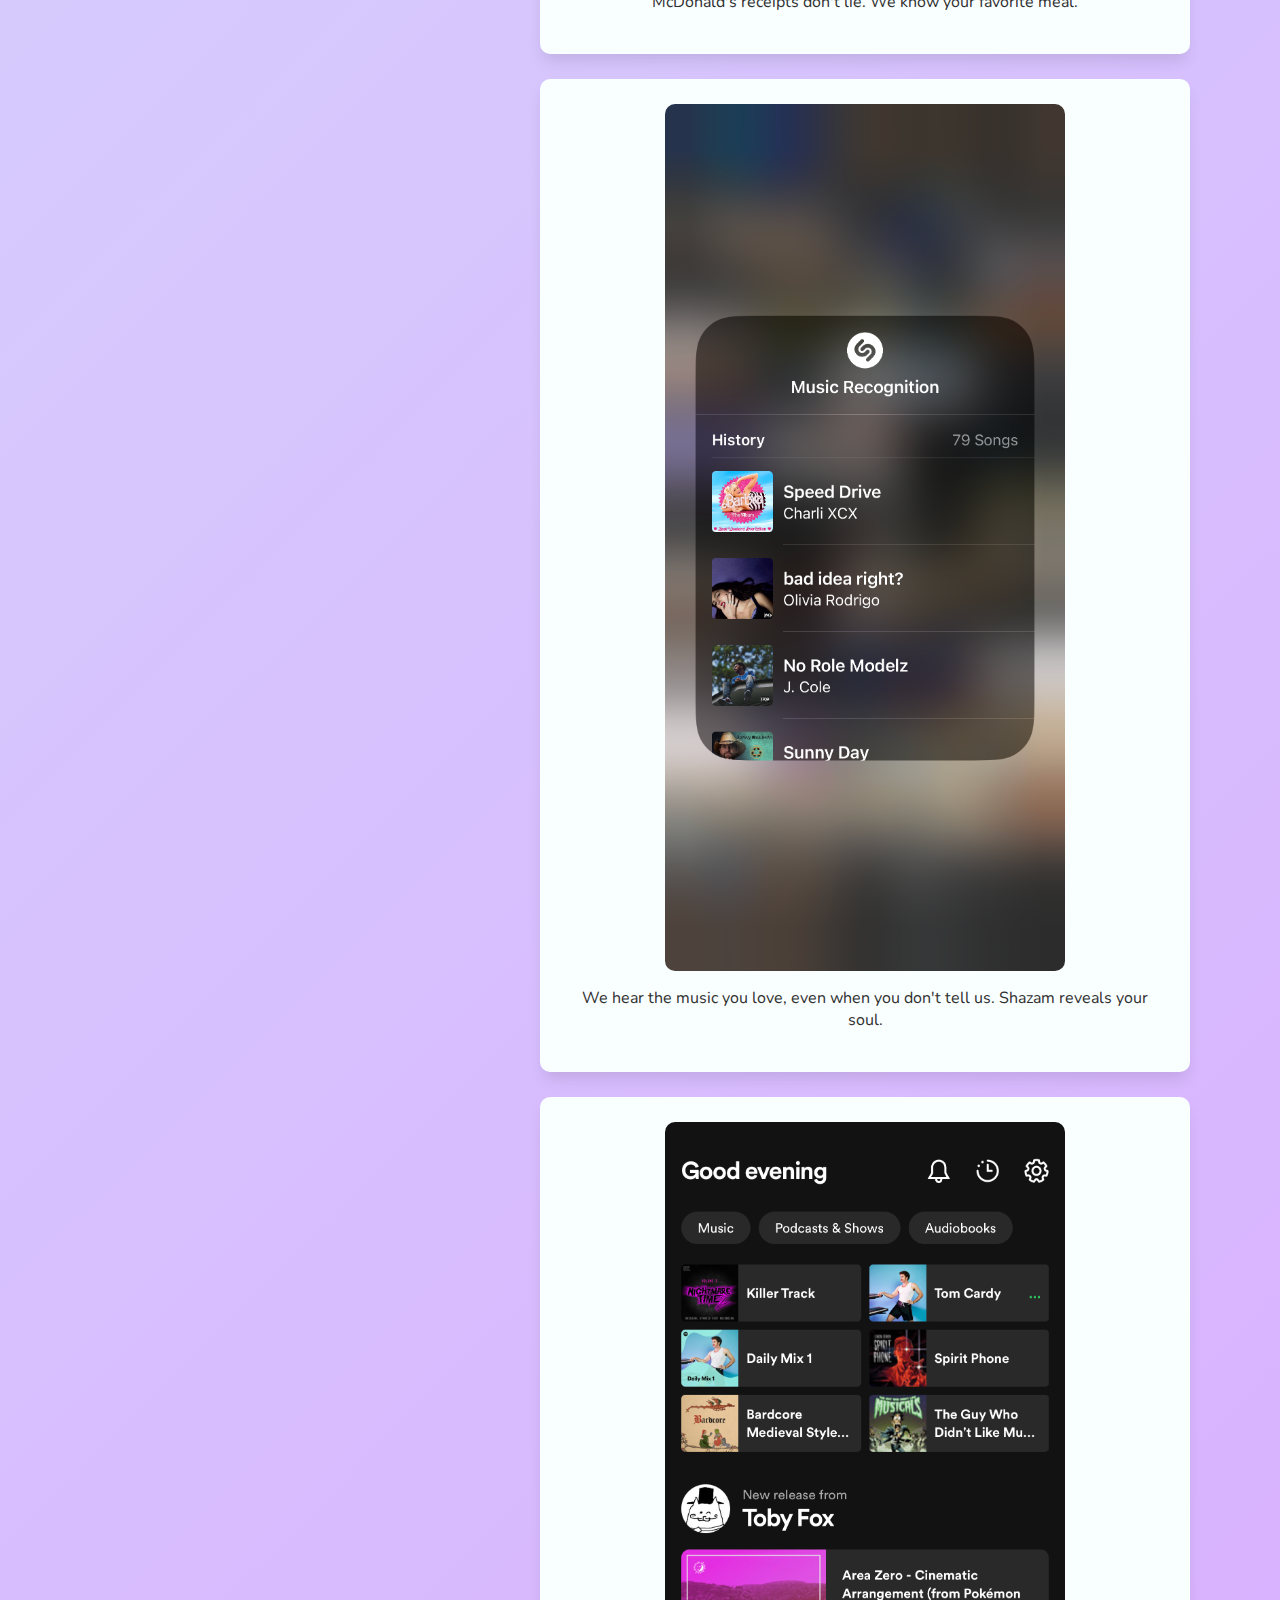
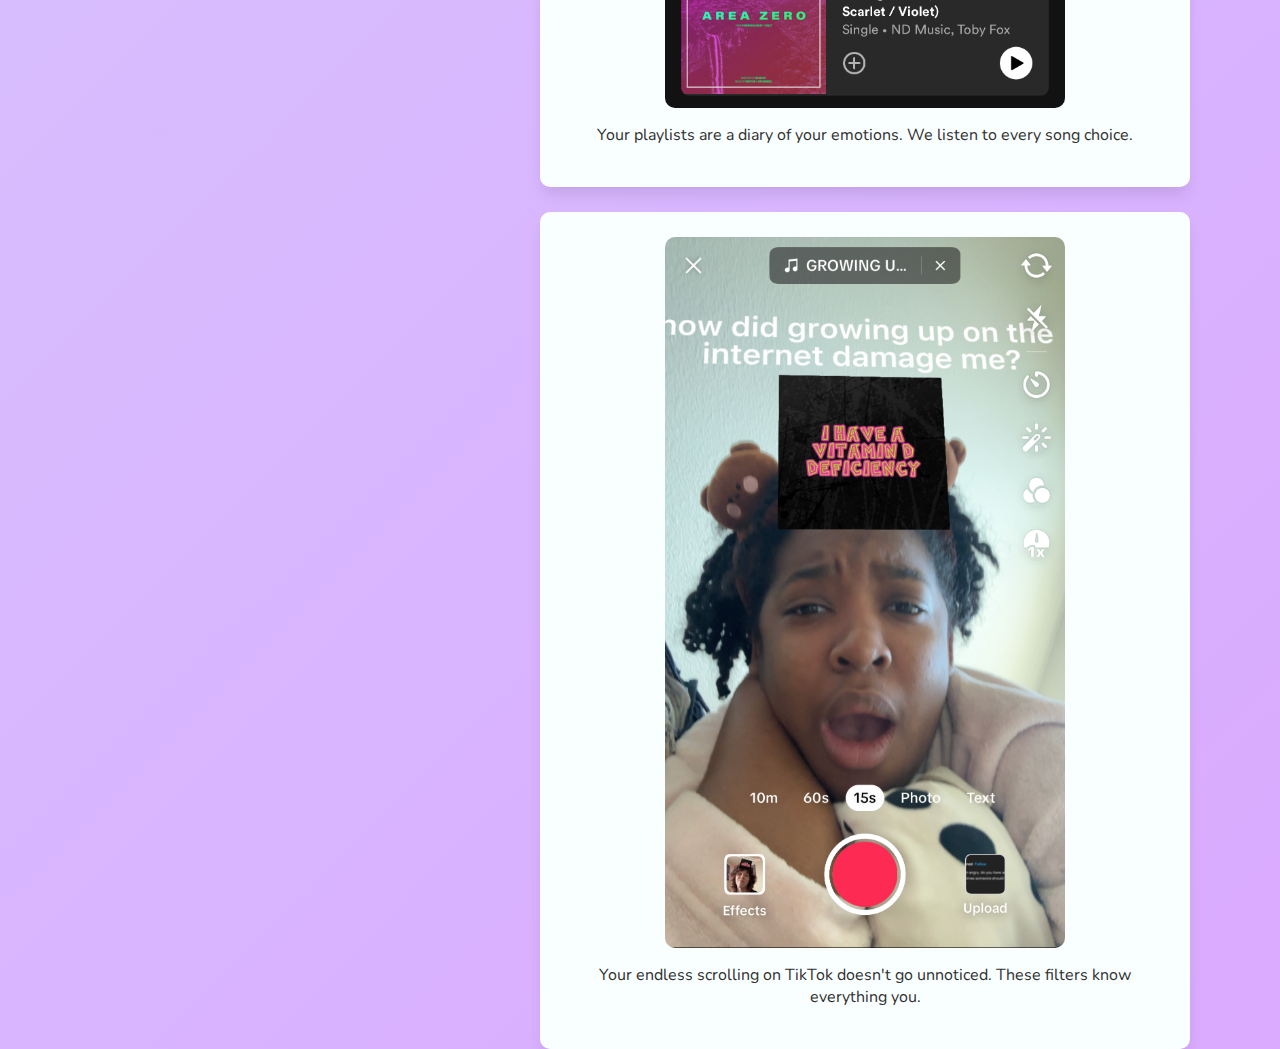
==== commit 90452a91: "added new section" ====
--- a/thefeed.html
+++ b/thefeed.html
@@ -21,7 +21,12 @@
             <!-- <h1> The Feed</h1> --> 
             <img src="img/smallphone.gif"></a>
         </header>
+        <section id = "meep">
+            <h2> We've been watching you and gathering information. </h2>
+            <h2>You're quite interesting...</h2>
+        </section>
         <nav>
+            
                 <h1>Friends:</h1>
                 <a href="https://chottusfca.github.io/thefeed/" target = "_blank">
                     <h4>Carrie Hott</h4>
--- a/css/stylesheet.css
+++ b/css/stylesheet.css
@@ -4,7 +4,8 @@
     max-width: 1200px;
     margin: auto;
     font-family: 'Nunito', sans-serif;
-    
+    background: #CFFFFA;
+    background: linear-gradient(135deg, #CFFFFA, #DAAAFF);
 }
 
 header {
@@ -19,12 +20,12 @@
 nav {
     width: 400px;
     position: fixed;
-    top: 220px;
+    top: 500px;
     left: 25px;
     margin-left: 50px;
     text-align: center;
     color: #4B5282;
-    background-color: antiquewhite;
+    background-color: rgb(249, 255, 255);
     border-radius: 20px;
 }
 
@@ -40,6 +41,7 @@
 main {
     width: 650px;
     margin-left: 500px;
+    
 }
 
 section{
@@ -55,7 +57,7 @@
 
     border-radius: 10px;
     color: #303030;
-    background-color: #eeeeee;
+    background-color:  rgb(249, 255, 255);;
     box-shadow: 0px 10px 15px -3px rgba(0,0,0,0.1);
 }
 
@@ -96,4 +98,16 @@
     background-image: radial-gradient(circle, #ffffff, #ffffff, #ffffff, #ffffff, #ffffff, #efefef, #e0e0e0, #d1d1d1, #b0b0b0, #909090, #717171, #545454);
 }
 
+#meep {
+    width: 400px;
+    position: fixed;
+    top: 220px;
+    left: 0px;
+    margin-left: 50px;
+    text-align: center;
+    color: #4B5282;
+    background-color: rgb(249, 255, 255);
+    border-radius: 20px;
+}
+
 cursor: url('img/cursor.cur'), auto;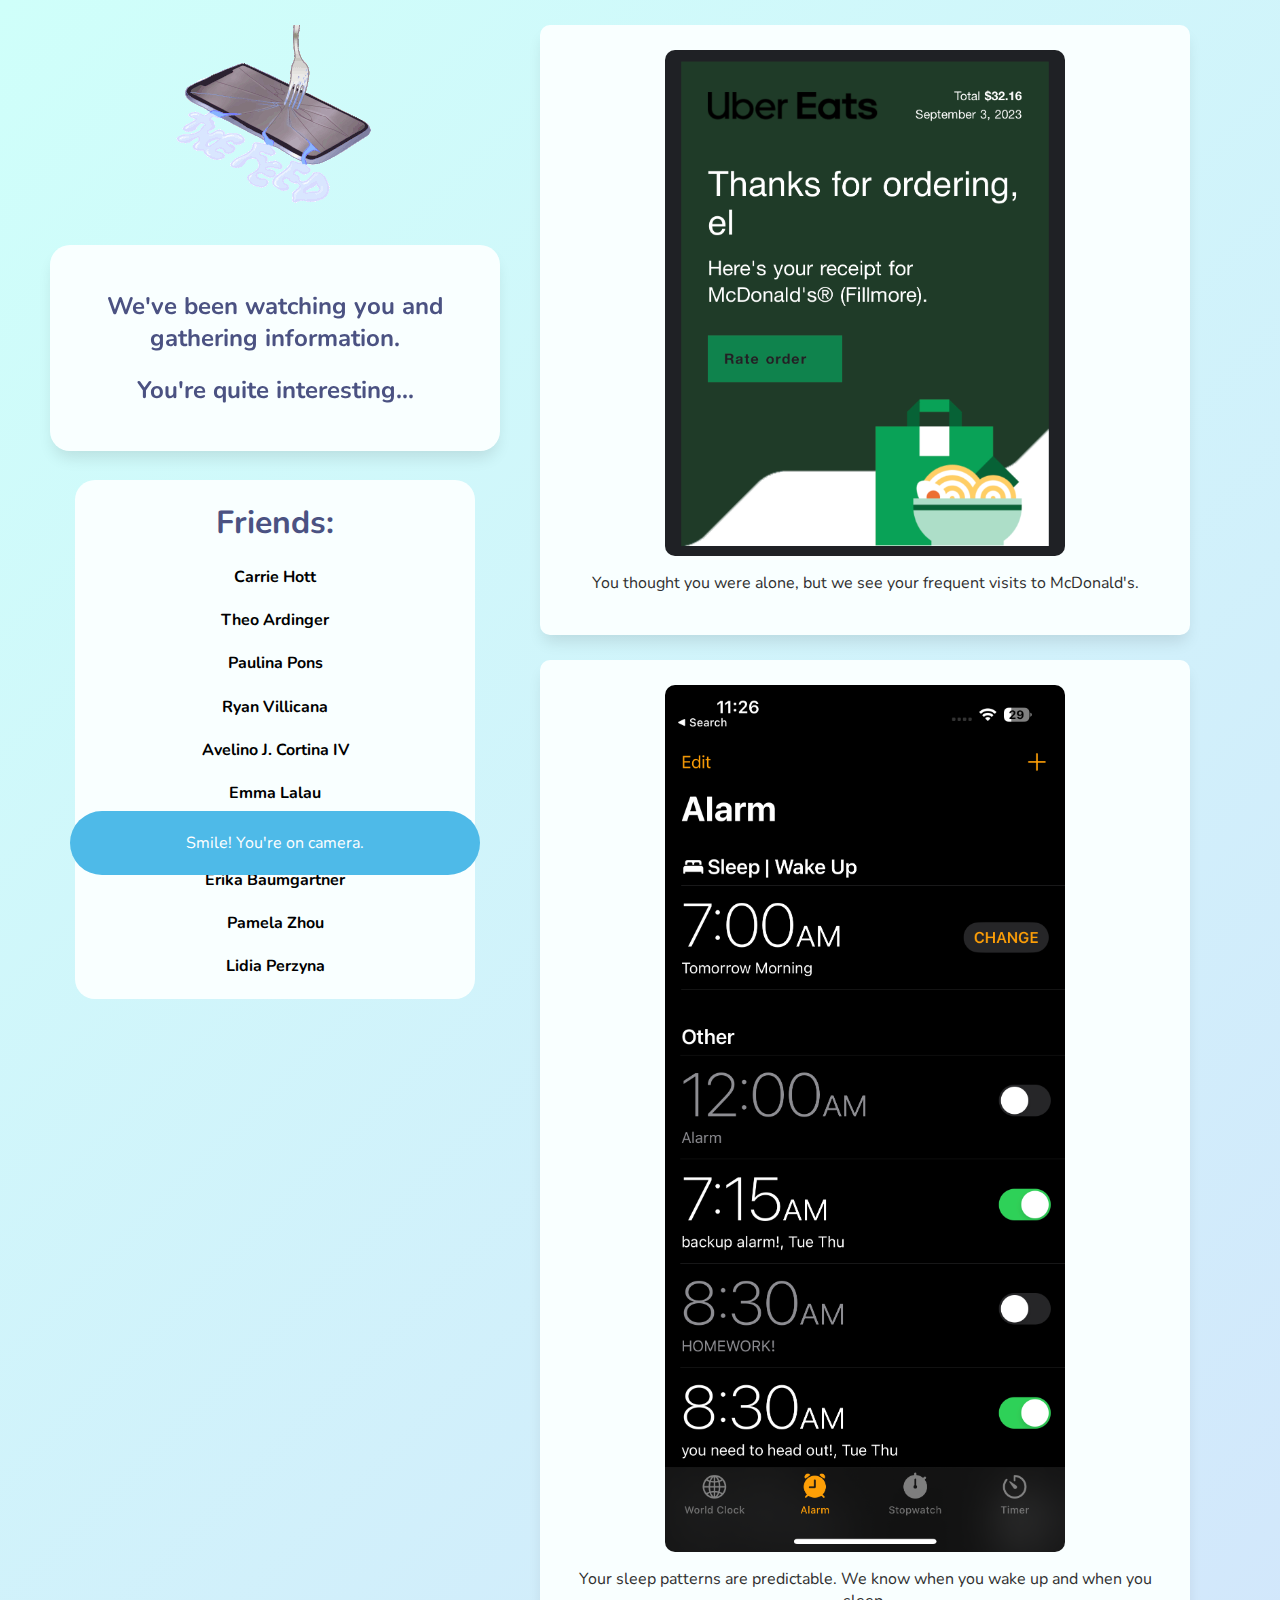
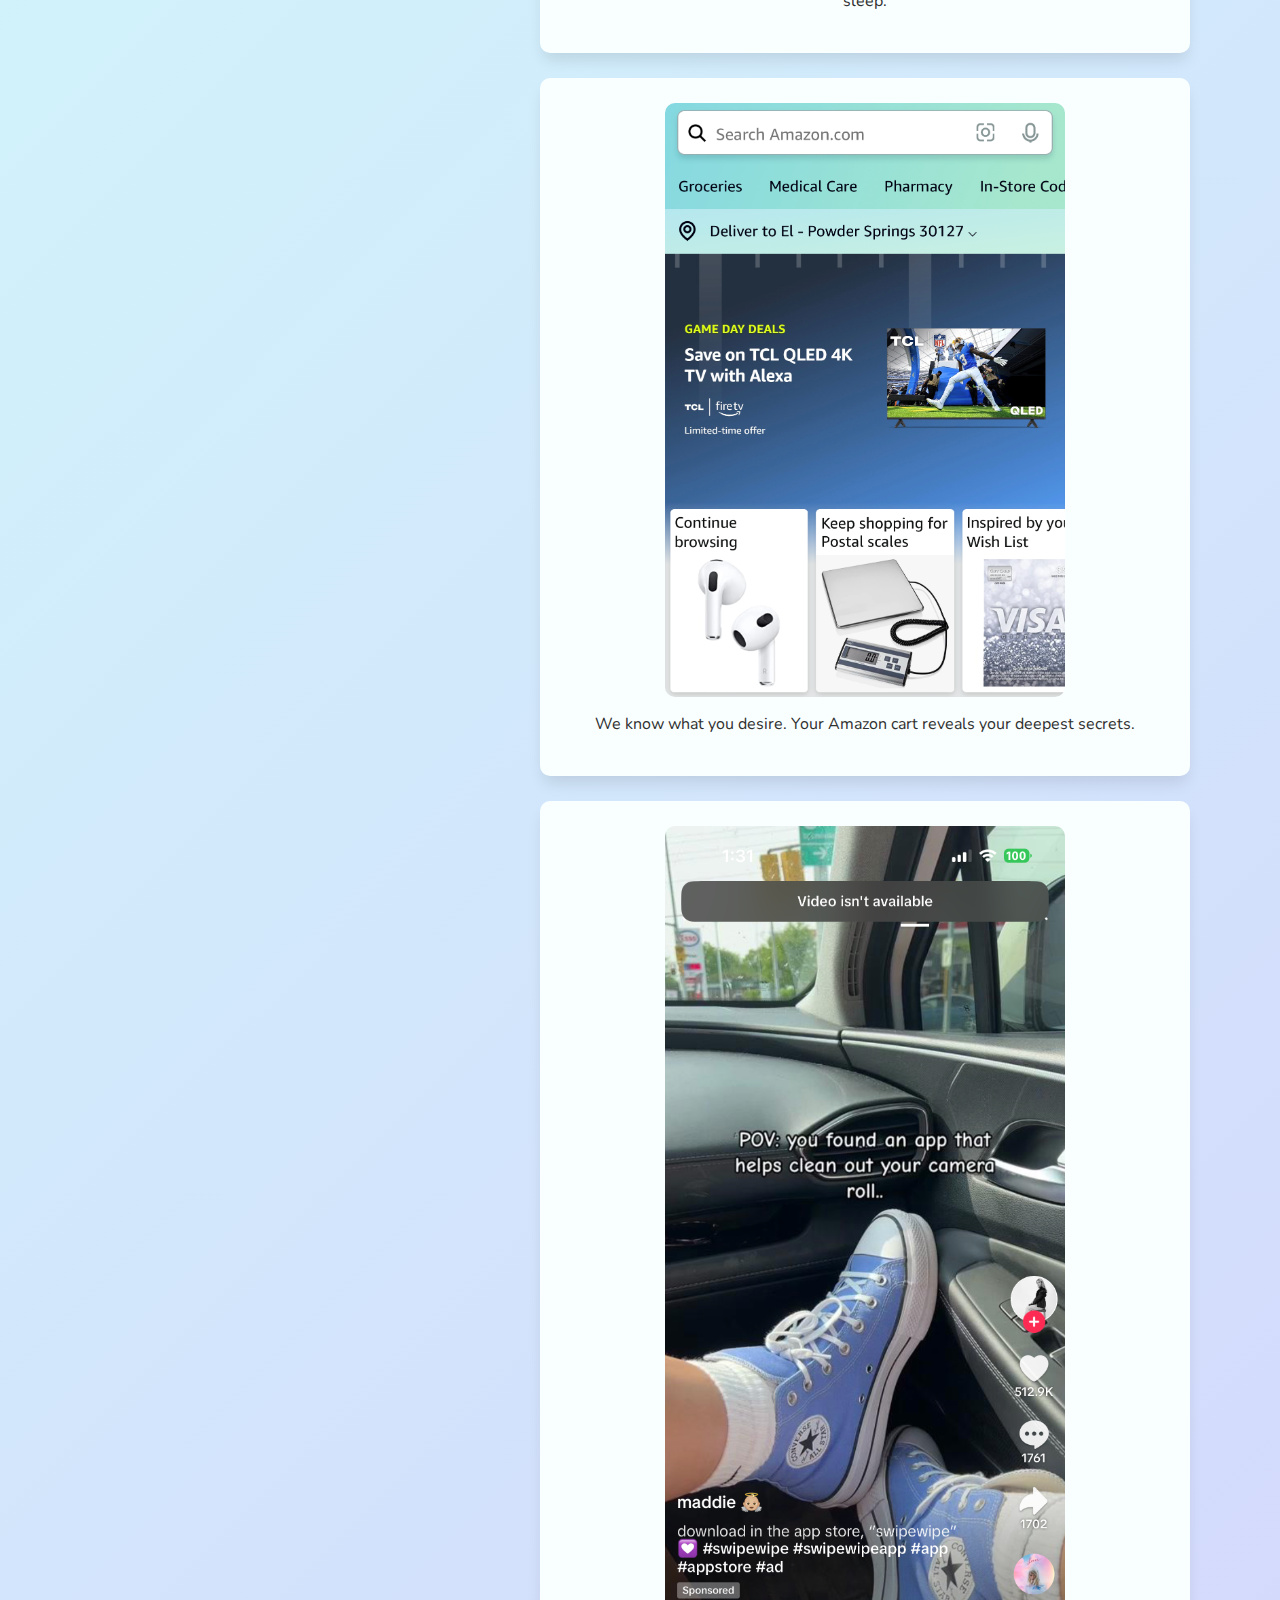
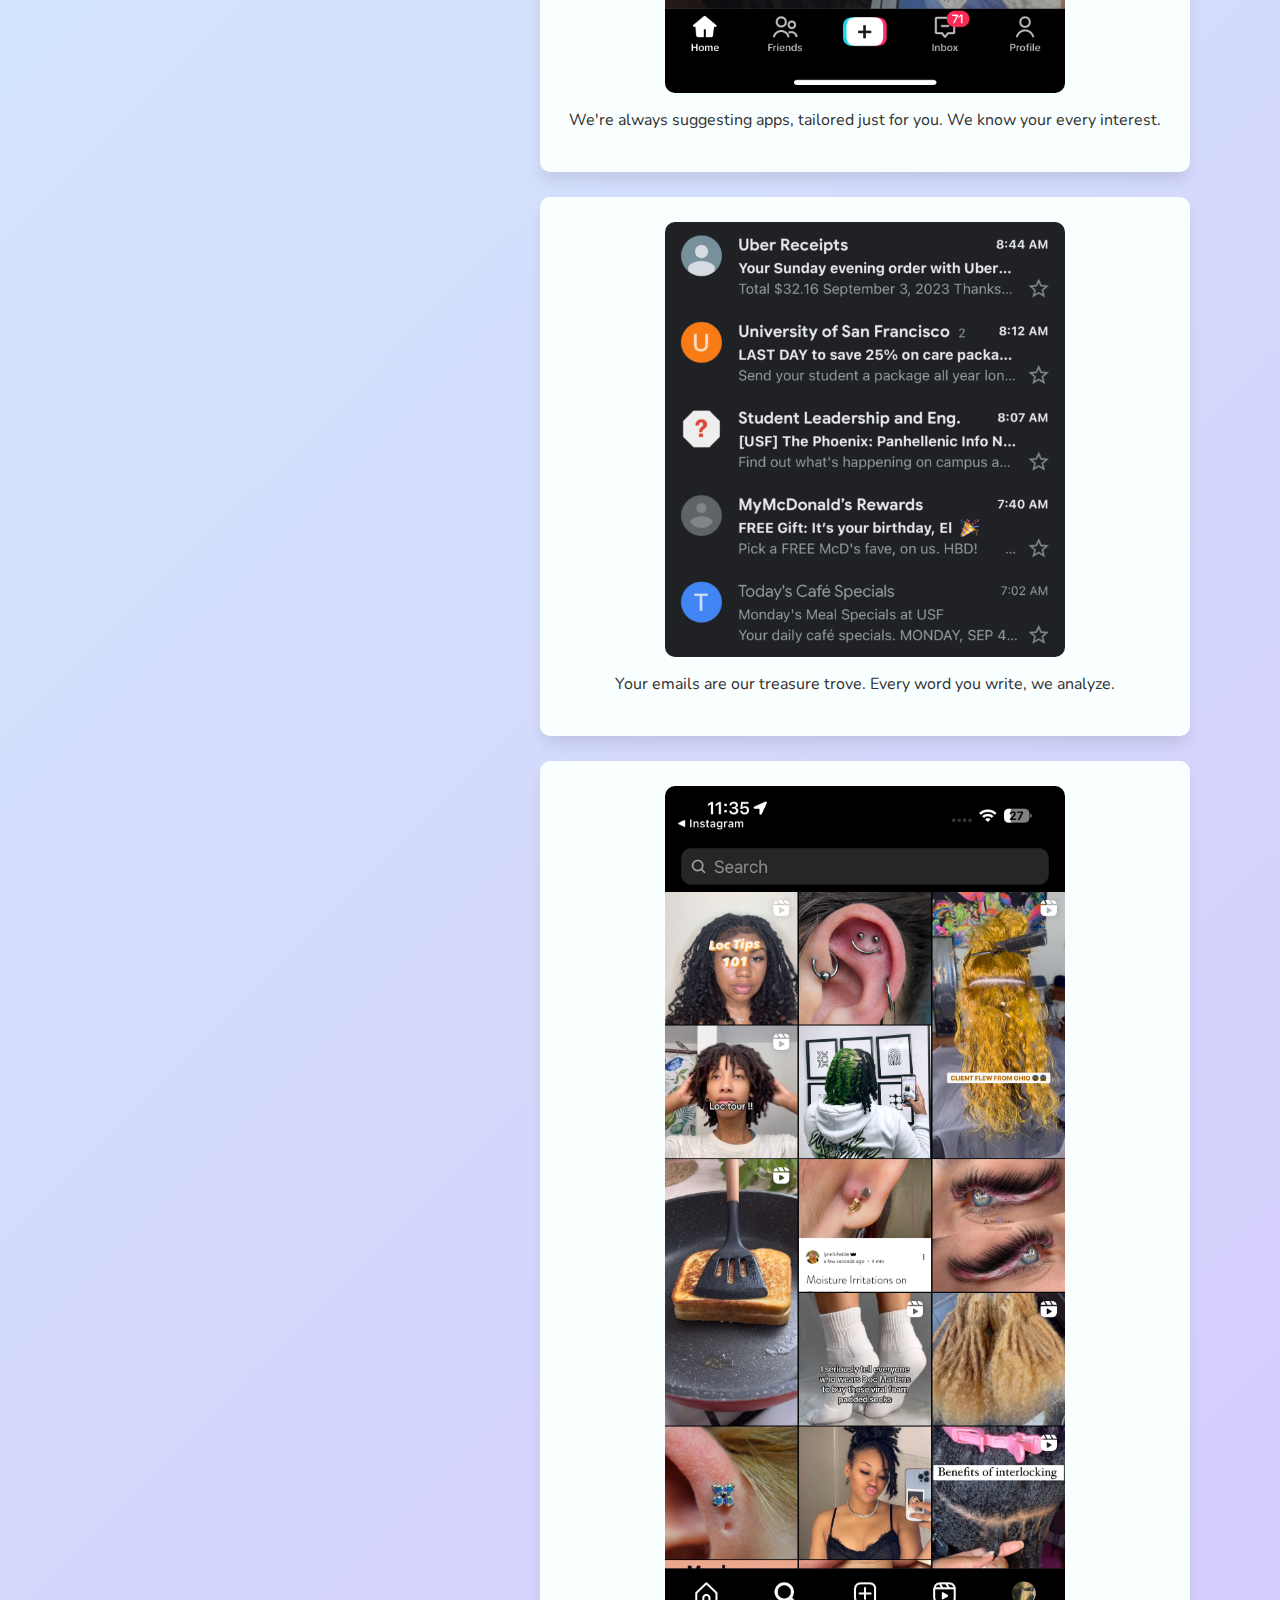
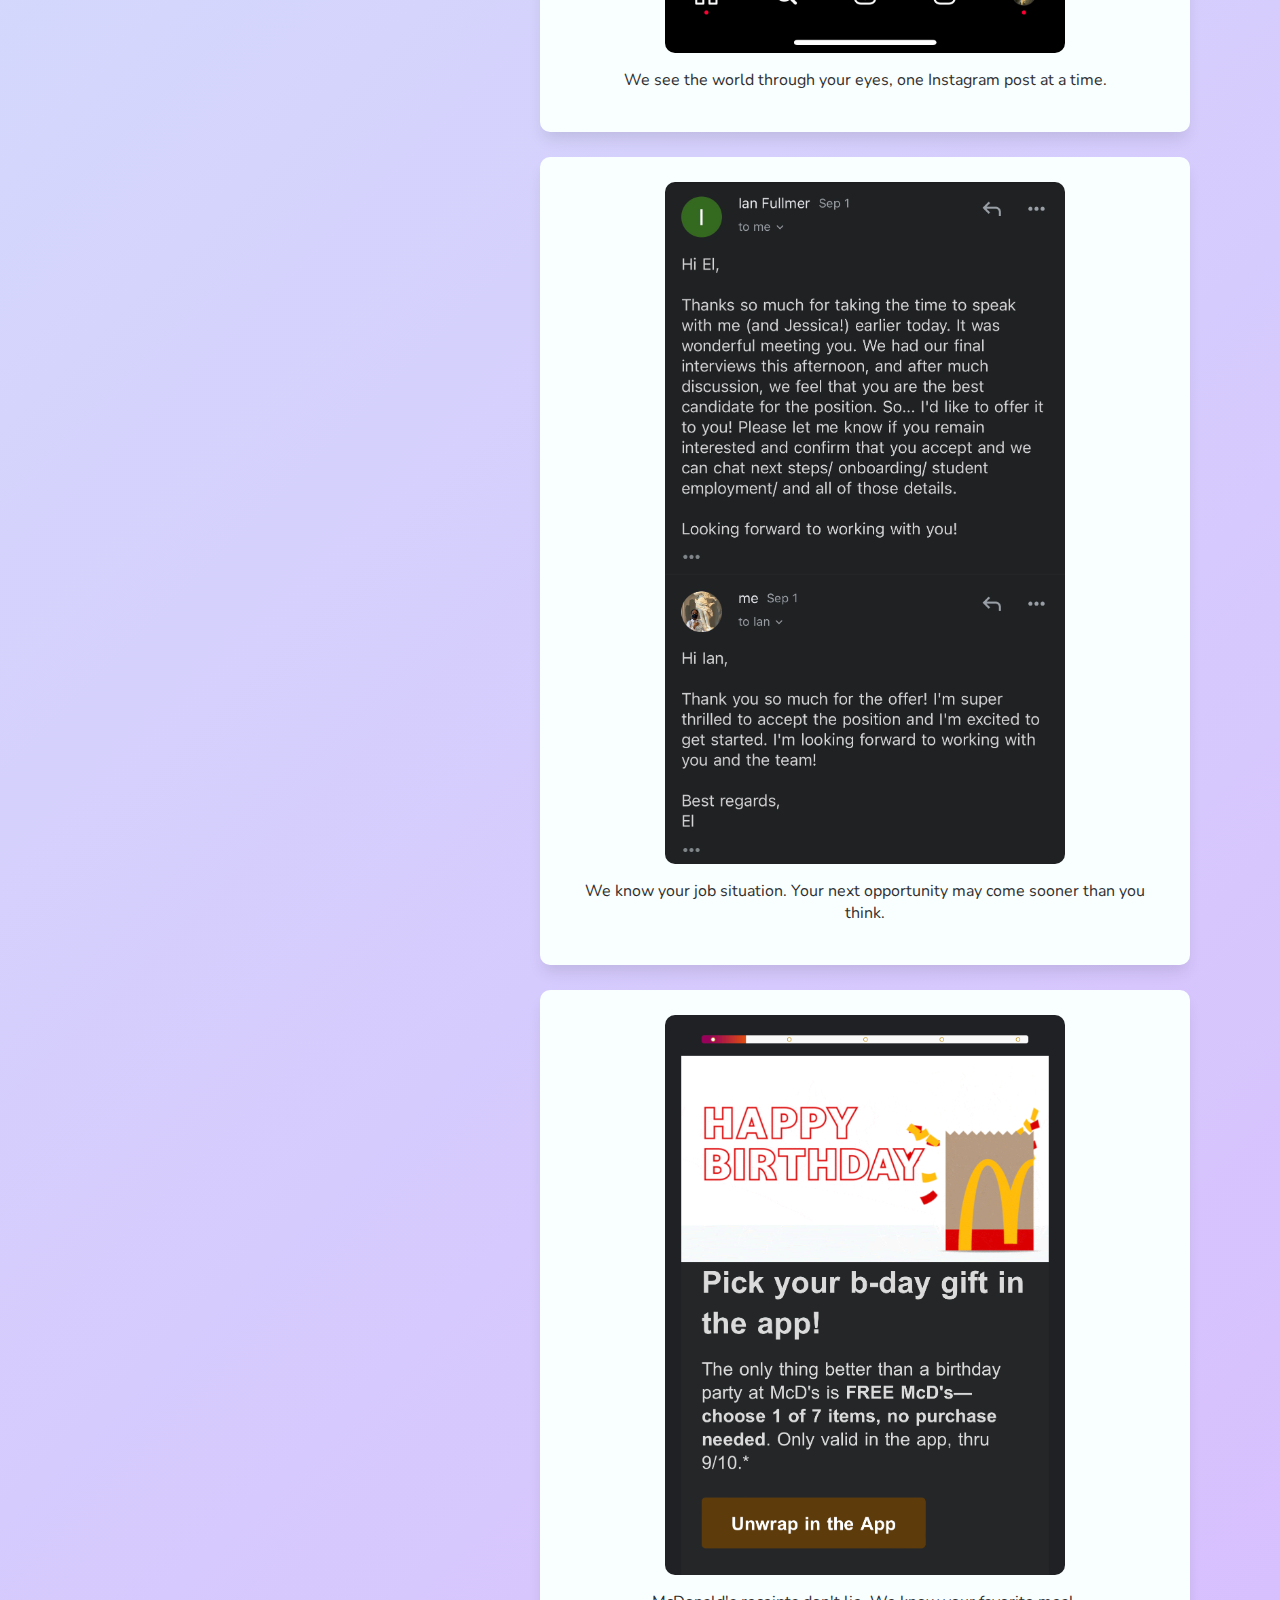
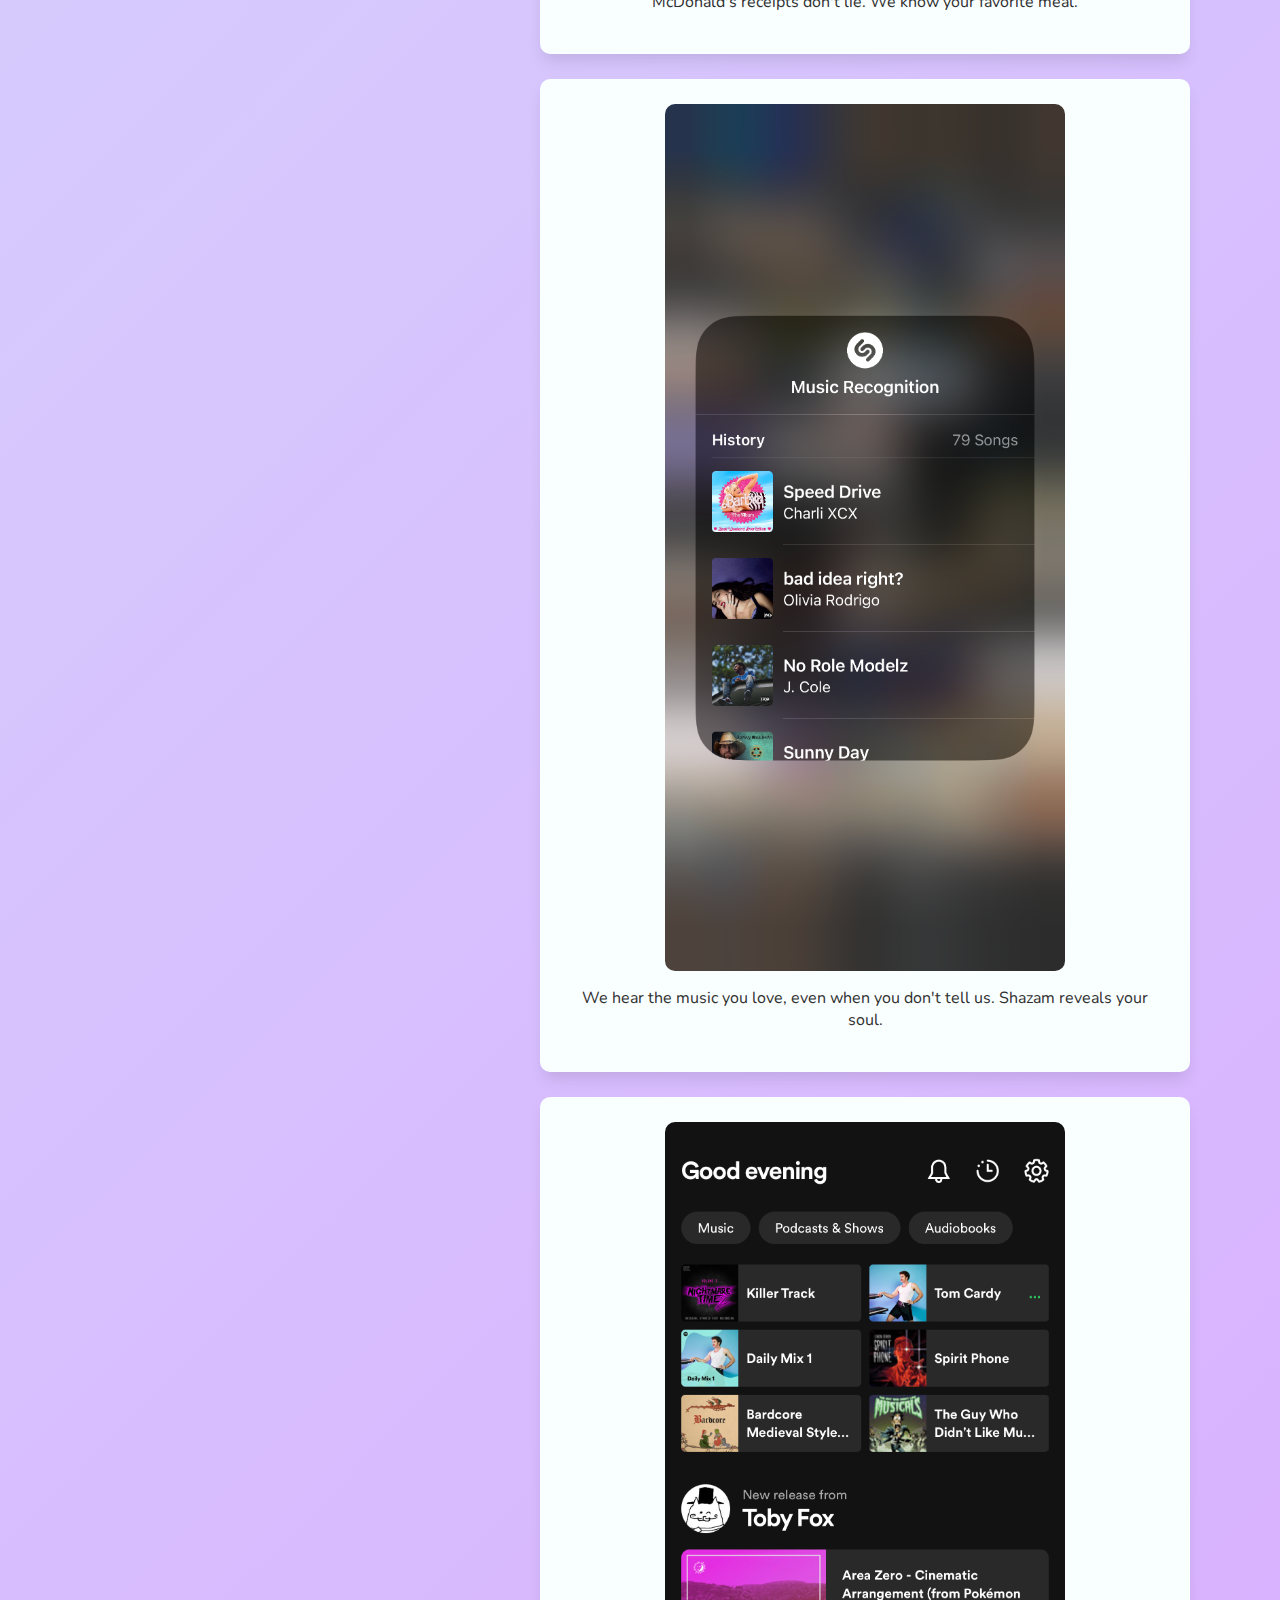
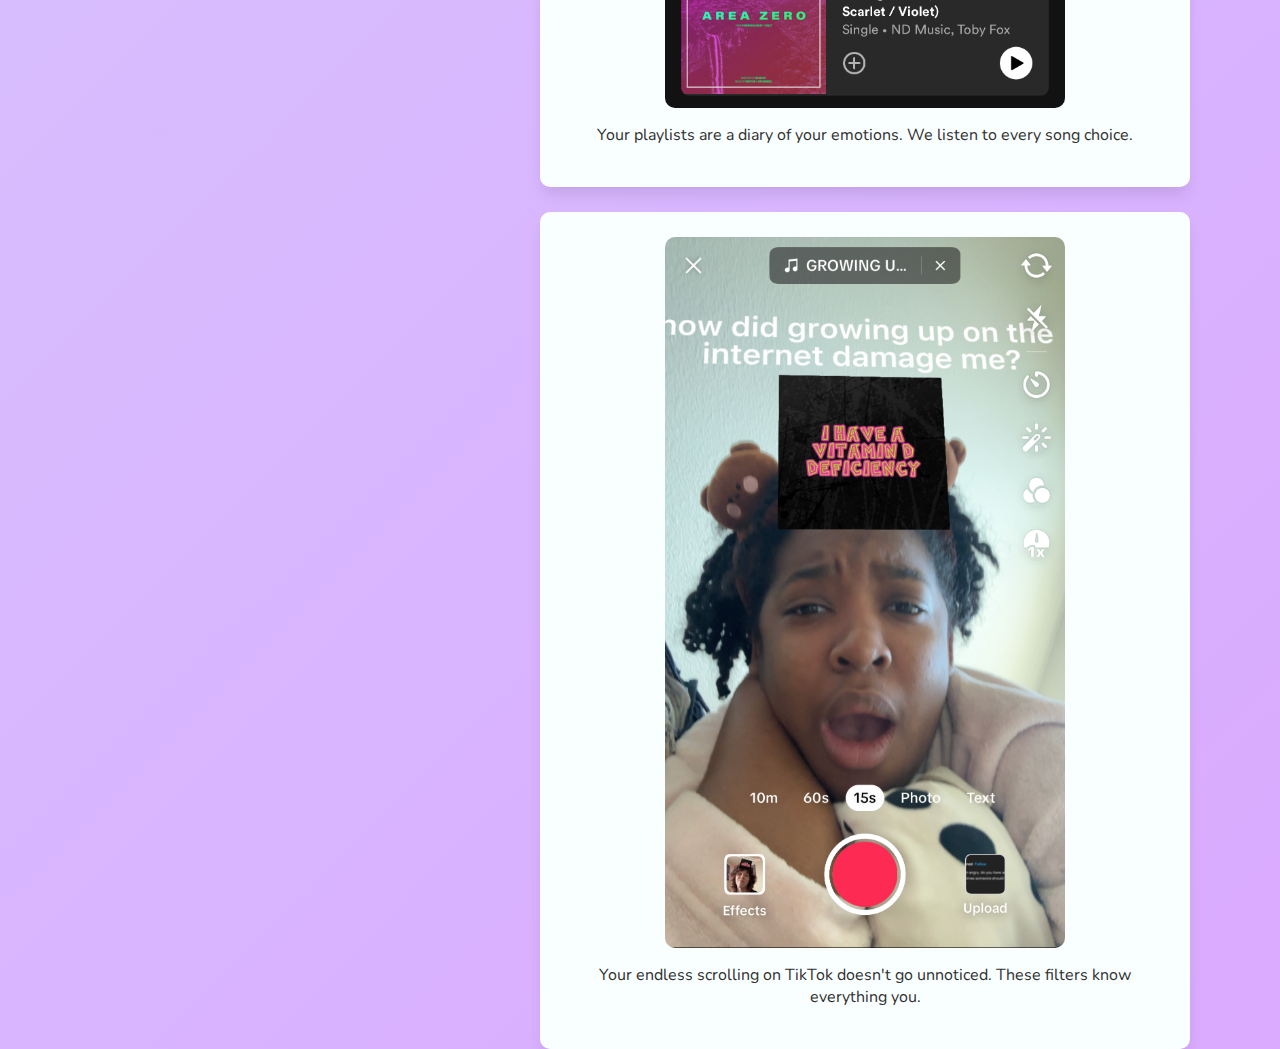
==== commit af2068e7: "animations added" ====
--- a/thefeed.html
+++ b/thefeed.html
@@ -22,11 +22,13 @@
             <img src="img/smallphone.gif"></a>
         </header>
         <section id = "meep">
+            <div class="square square-animation">
             <h2> We've been watching you and gathering information. </h2>
             <h2>You're quite interesting...</h2>
+        </div>
         </section>
         <nav>
-            
+            <div class="square square-animation">
                 <h1>Friends:</h1>
                 <a href="https://chottusfca.github.io/thefeed/" target = "_blank">
                     <h4>Carrie Hott</h4>
@@ -58,6 +60,7 @@
                 <a href="https://laperzyna.github.io/thefeed/" target = "_blank">
                     <h4>Lidia Perzyna</h4>
                 </a>
+            </div>
         </nav>
         <main >
             <section>
@@ -106,7 +109,9 @@
             </section>
         </main>
         <footer>
+            <div class="square square-animation">
             <p> Smile! You're on camera.</p>
+        </div>
         </footer>
     </body>
 
--- a/css/stylesheet.css
+++ b/css/stylesheet.css
@@ -20,7 +20,7 @@
 nav {
     width: 400px;
     position: fixed;
-    top: 500px;
+    top: 480px;
     left: 25px;
     margin-left: 50px;
     text-align: center;
@@ -41,7 +41,6 @@
 main {
     width: 650px;
     margin-left: 500px;
-    
 }
 
 section{
@@ -80,7 +79,7 @@
 
     background-color: rgb(78, 186, 232);
     color: white;
-    border-radius: 5px;
+    border-radius: 100px;
     text-align: center;
     padding: 5px;
     margin-left: 45px;
@@ -109,5 +108,20 @@
     background-color: rgb(249, 255, 255);
     border-radius: 20px;
 }
+@keyframes wipe-enter {
+	0% {
+		transform: scale(0, .025);
+	}
+	50% {
+		transform: scale(1, .025);
+	}
+}
 
-cursor: url('img/cursor.cur'), auto;+@media (prefers-reduced-motion: no-preference) {
+    .square-animation {
+      animation: wipe-enter 1s 1;
+    }
+
+cursor: url('img/cursor.cur'), auto;
+
+/* https://coolcssanimation.com/how-to-trigger-a-css-animation-on-scroll/ */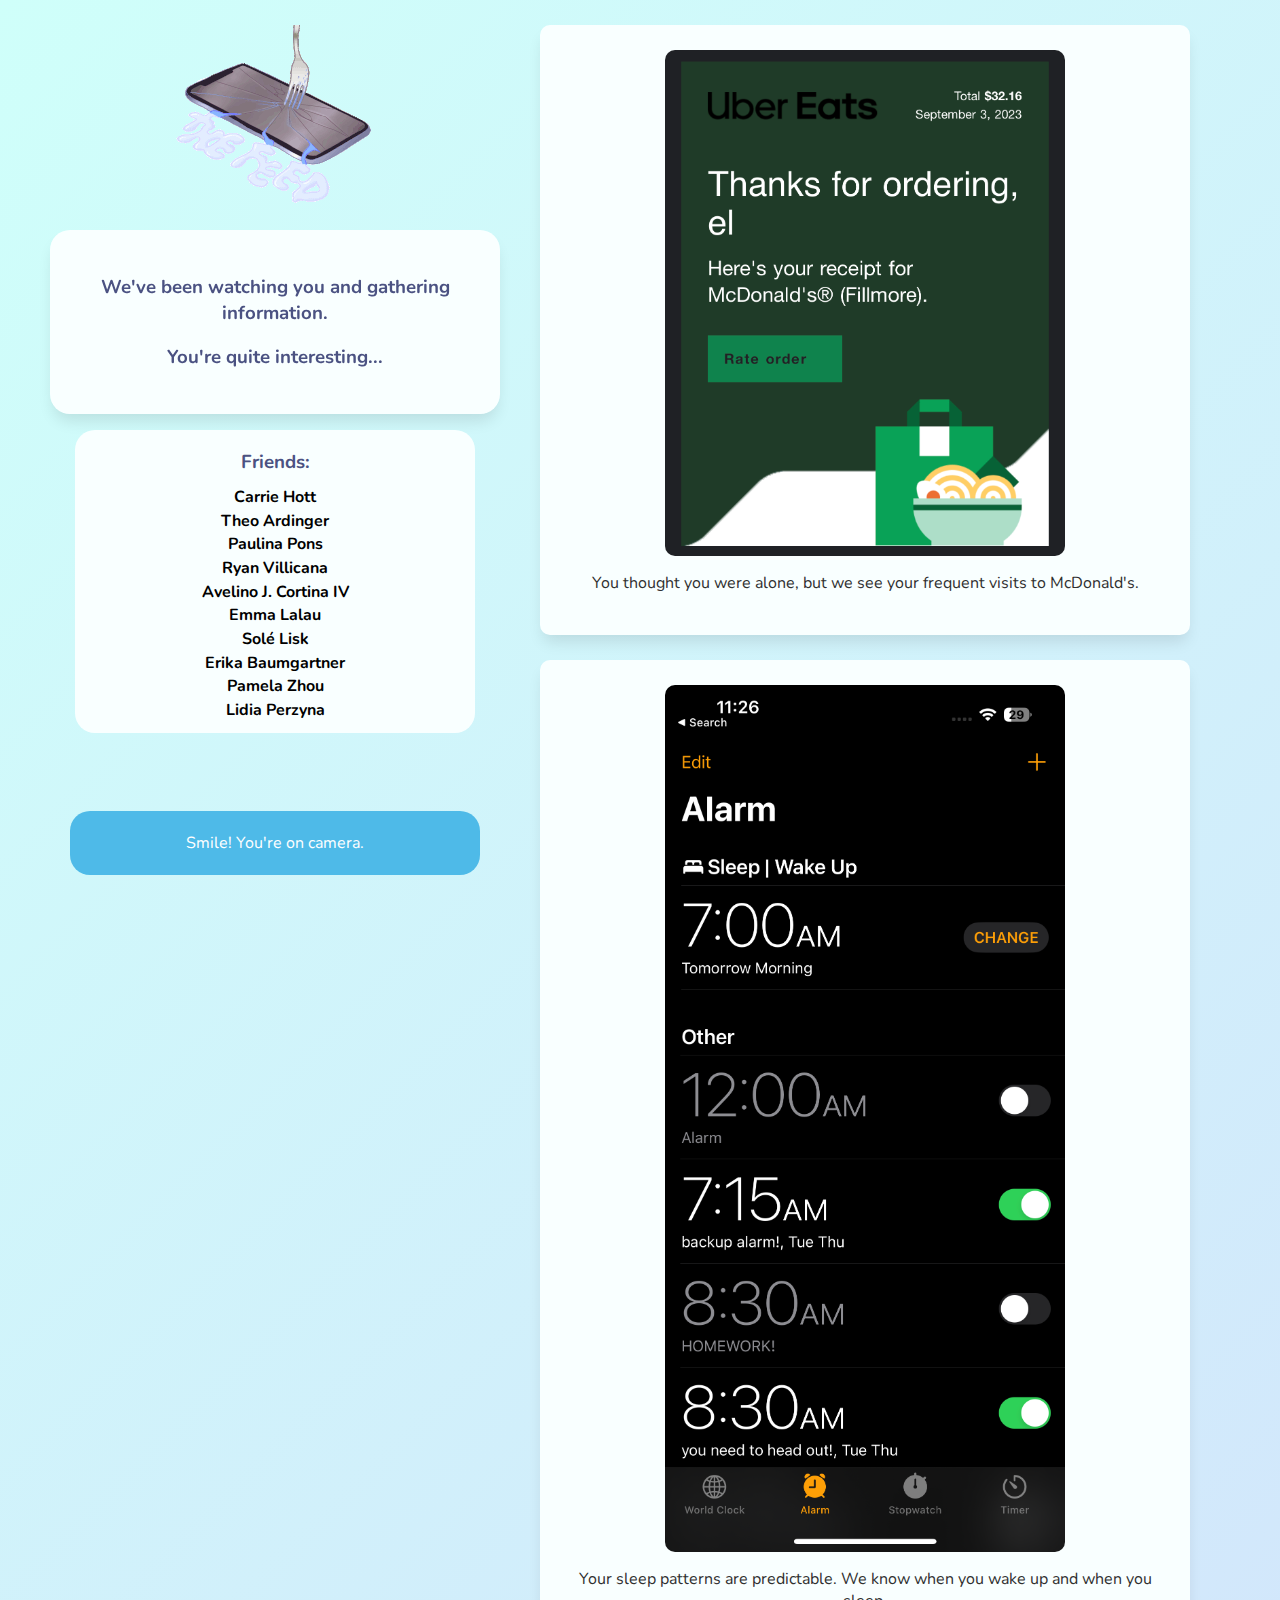
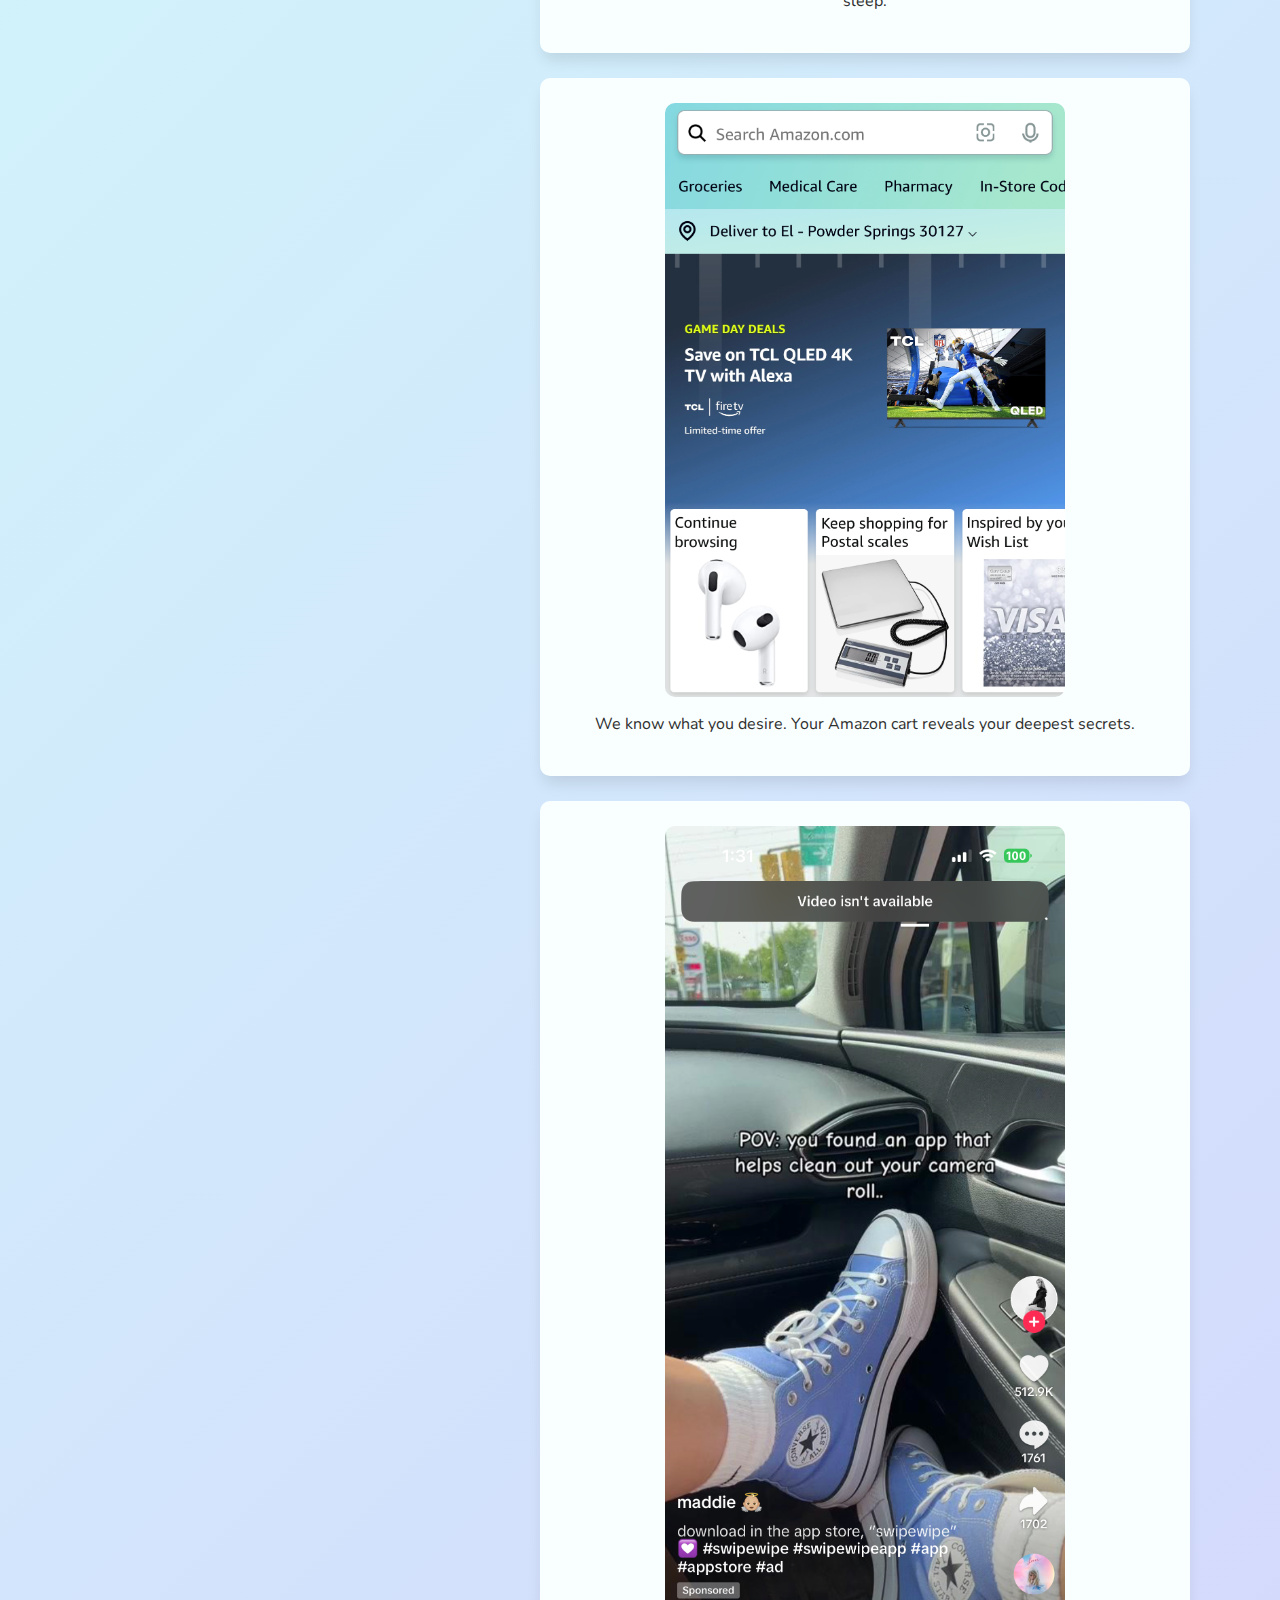
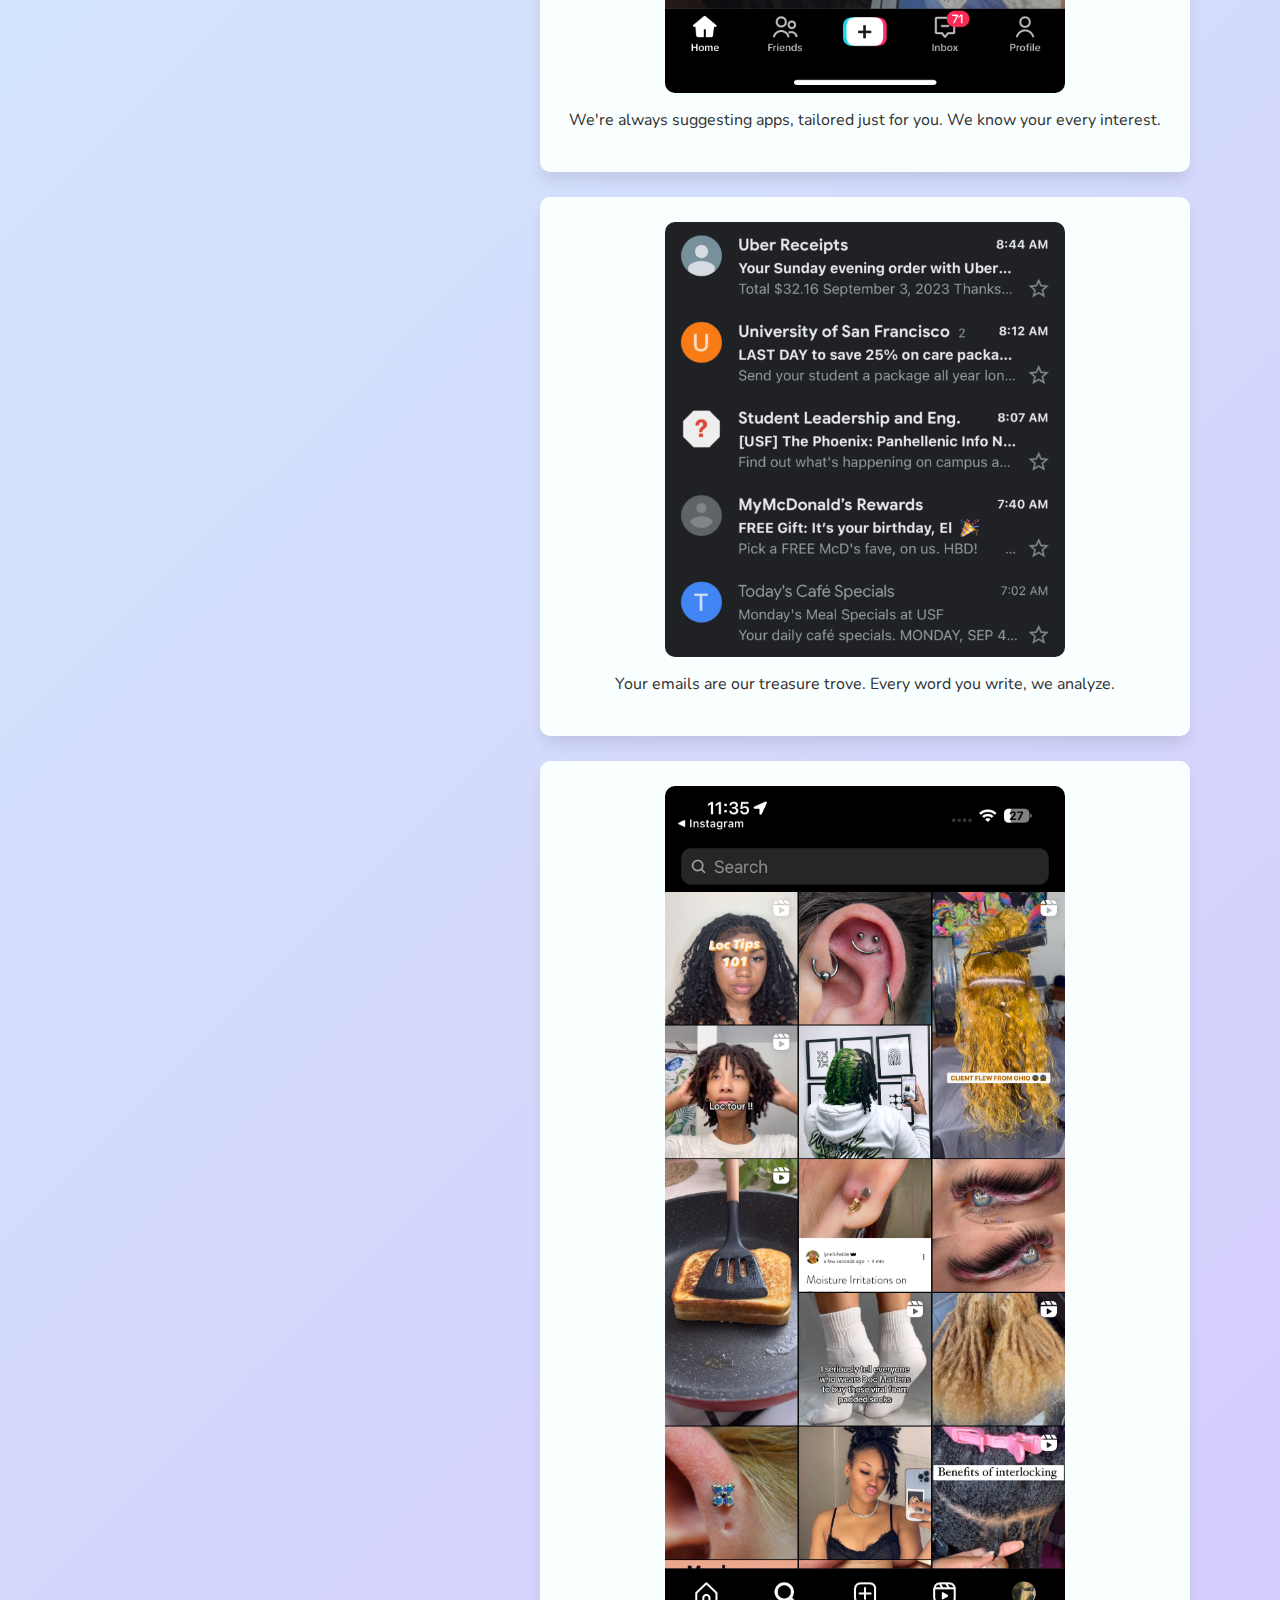
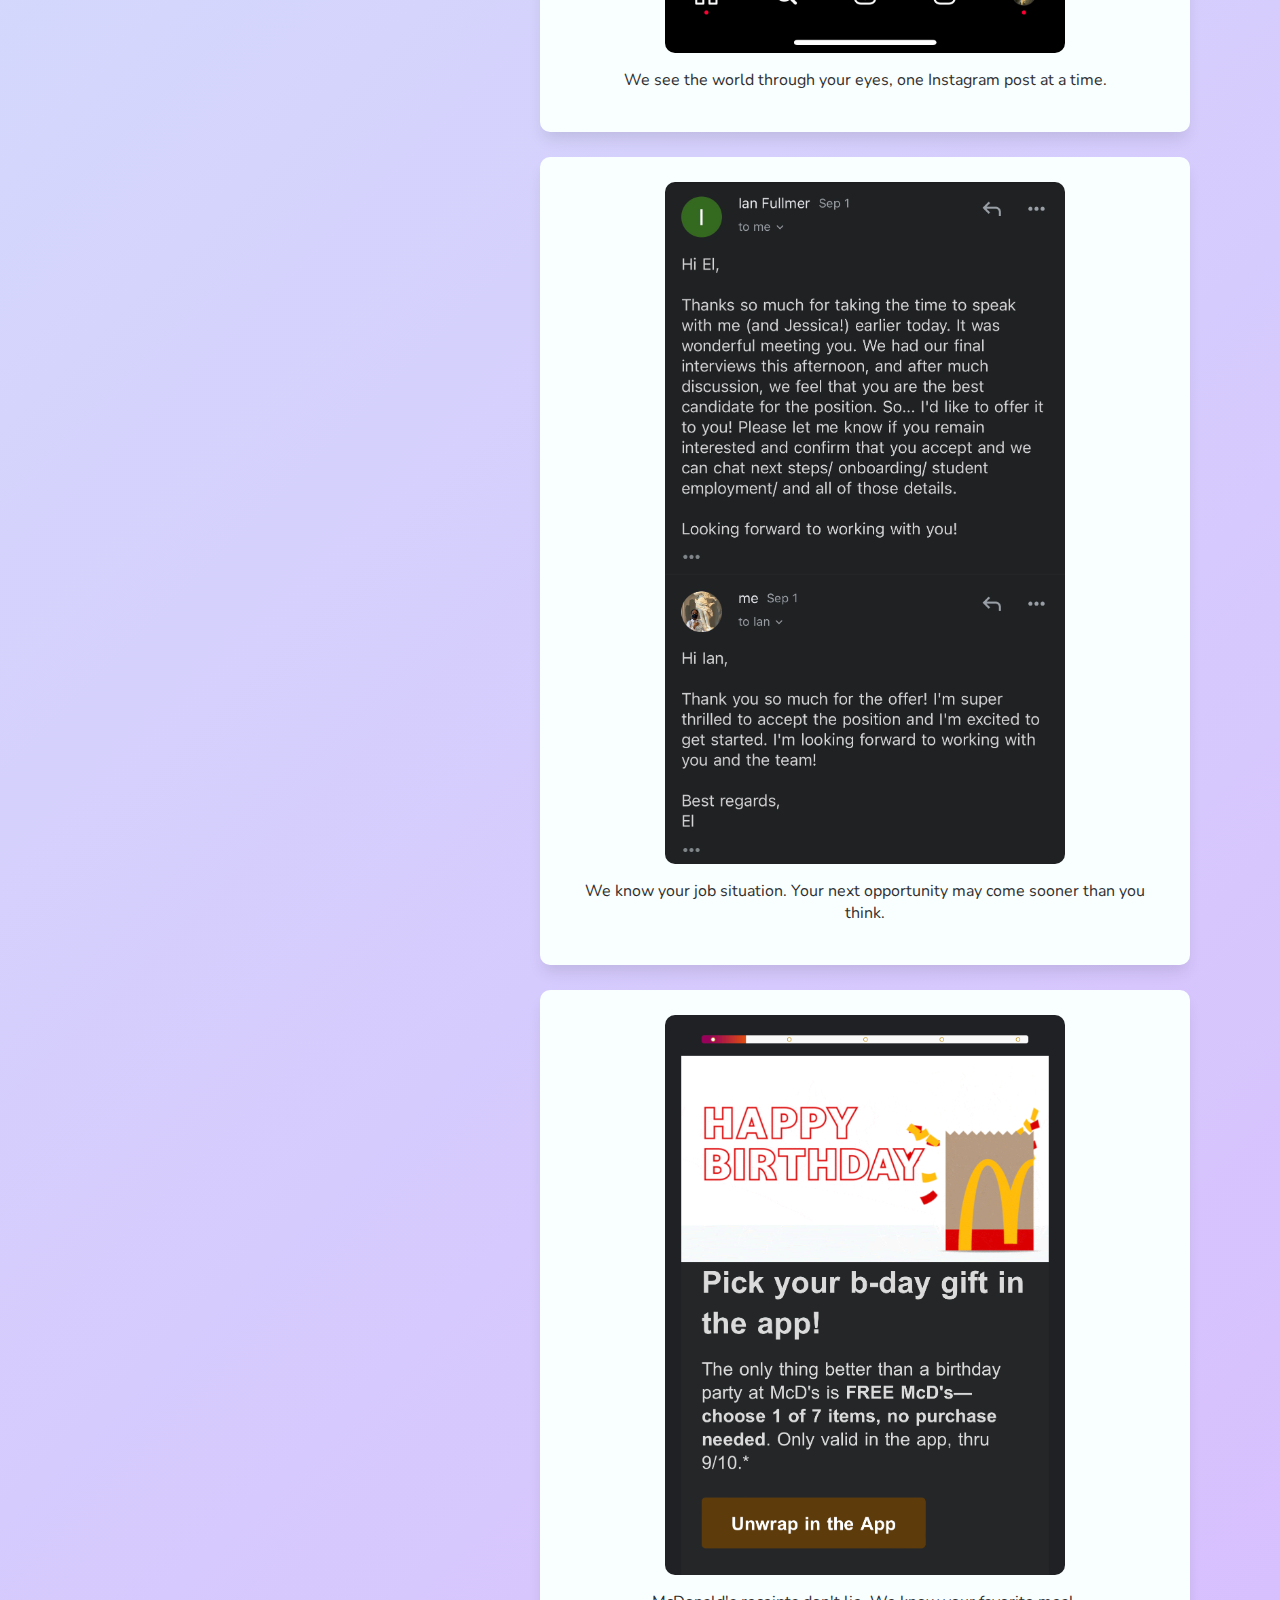
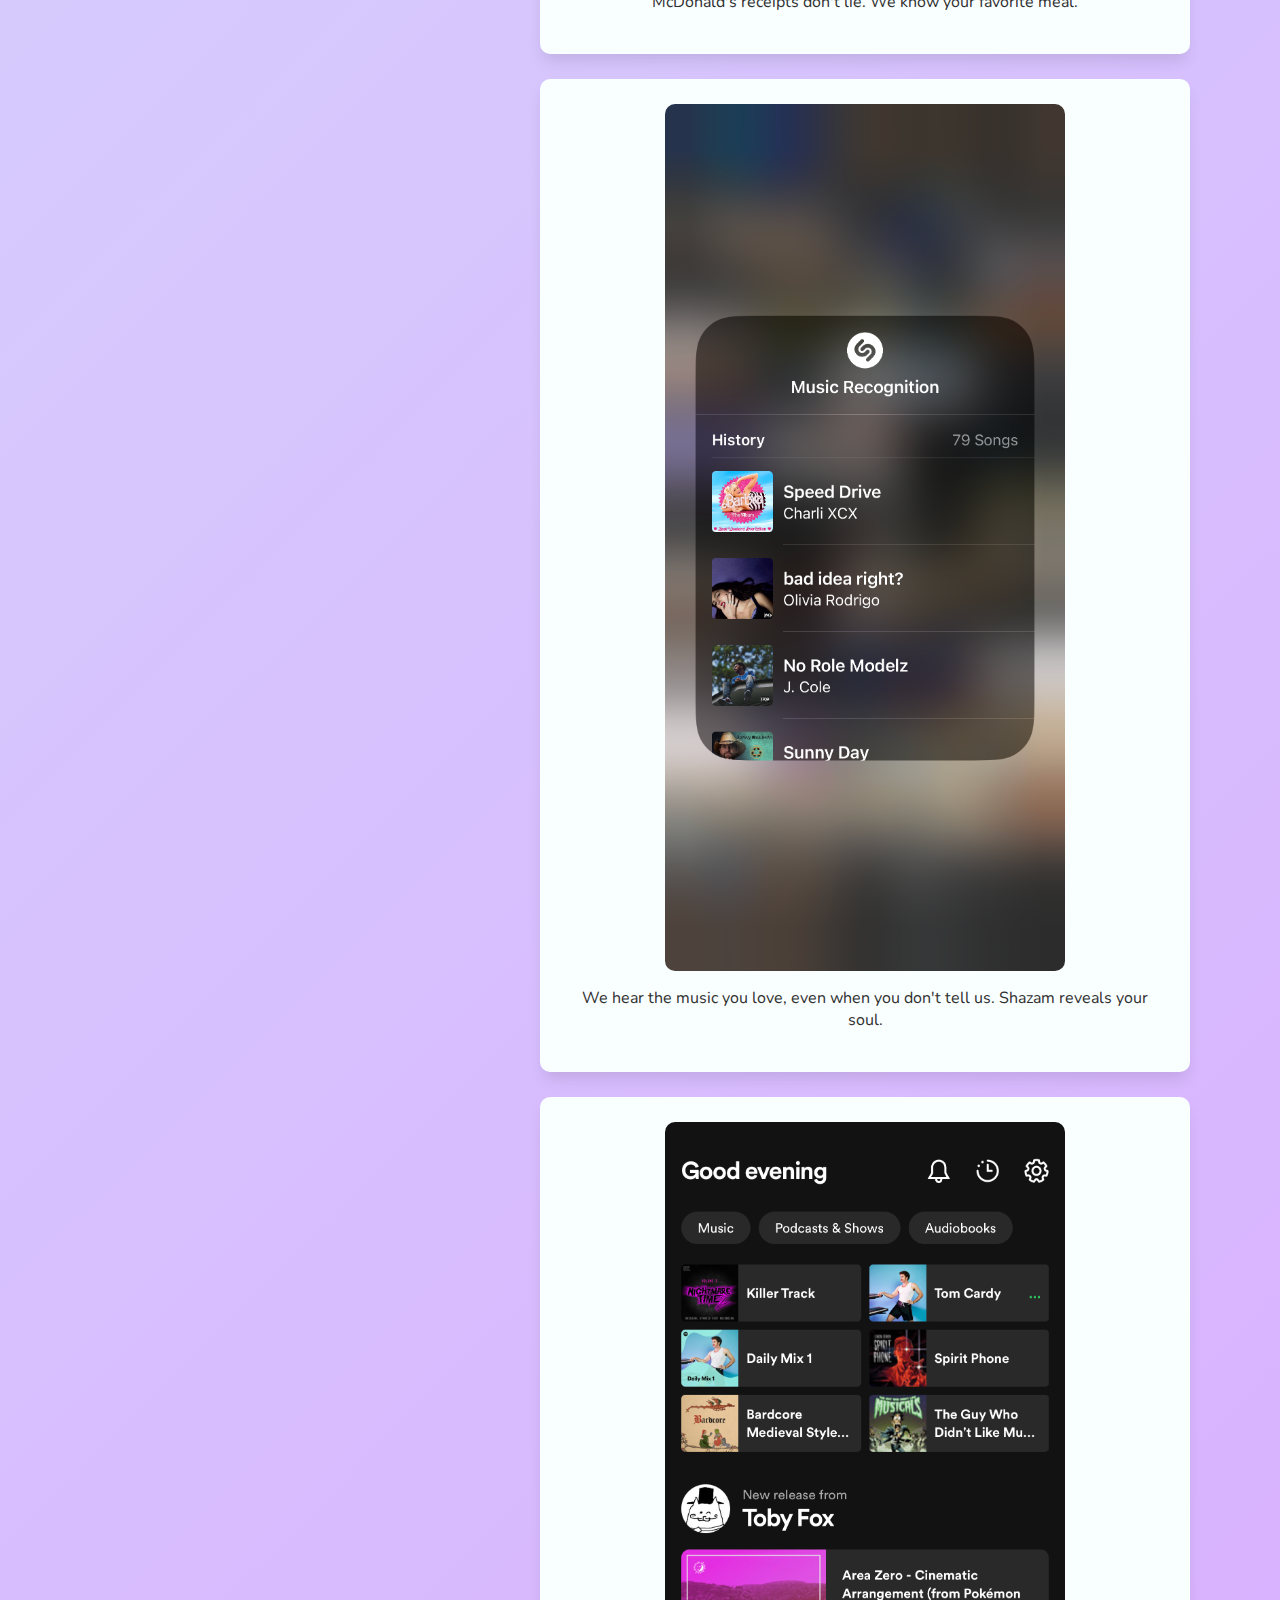
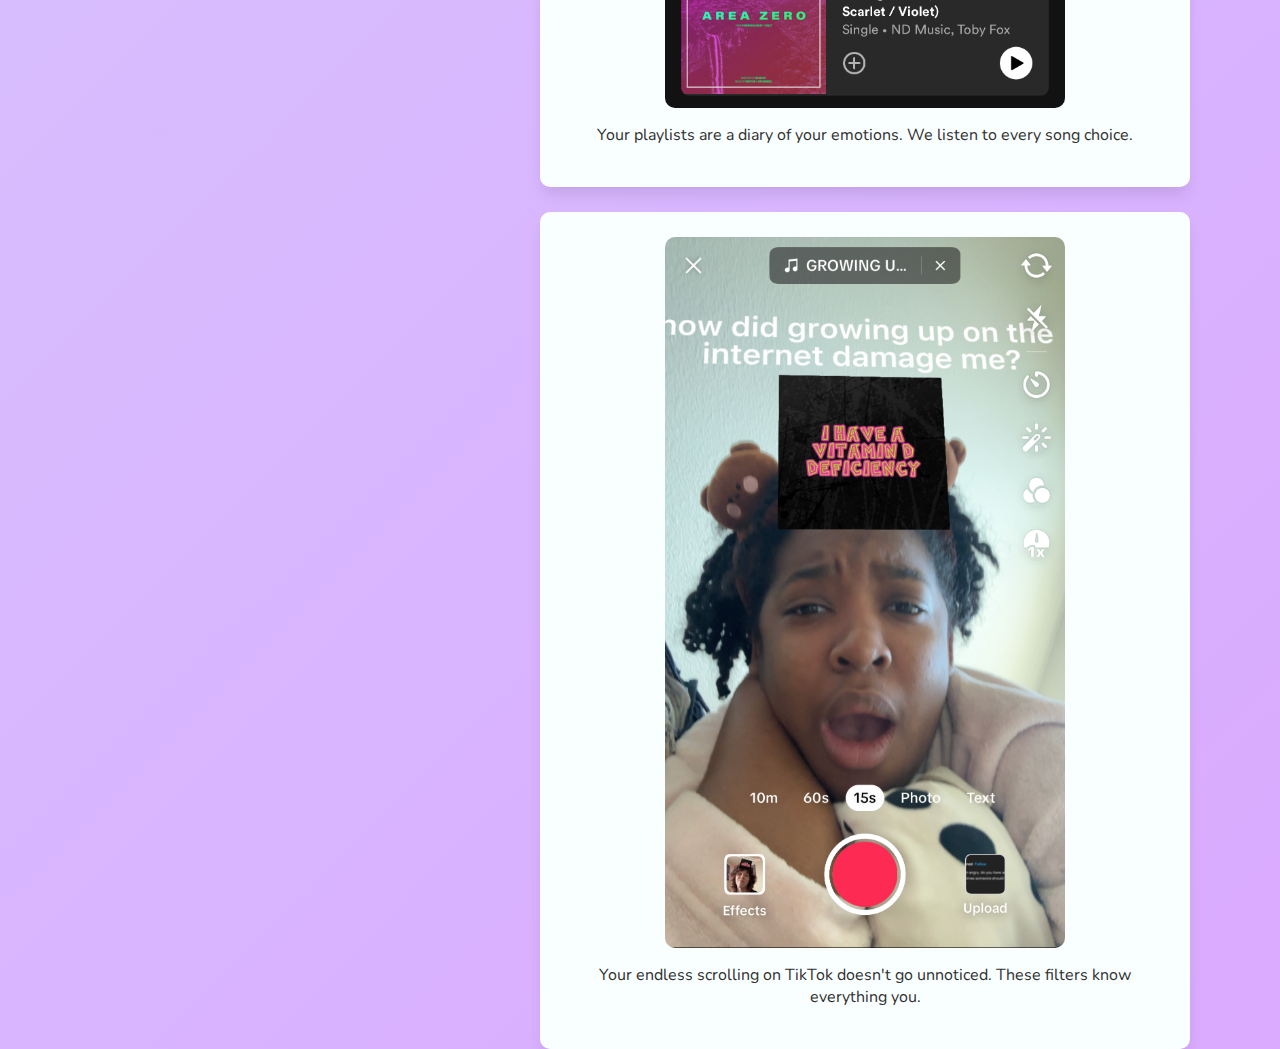
==== commit fe5db1b3: "adjusted nav sizes" ====
--- a/thefeed.html
+++ b/thefeed.html
@@ -23,13 +23,13 @@
         </header>
         <section id = "meep">
             <div class="square square-animation">
-            <h2> We've been watching you and gathering information. </h2>
-            <h2>You're quite interesting...</h2>
+            <h3> We've been watching you and gathering information. </h3>
+            <h3>You're quite interesting...</h3>
         </div>
         </section>
         <nav>
             <div class="square square-animation">
-                <h1>Friends:</h1>
+                <h3>Friends:</h1>
                 <a href="https://chottusfca.github.io/thefeed/" target = "_blank">
                     <h4>Carrie Hott</h4>
                 </a>
--- a/css/stylesheet.css
+++ b/css/stylesheet.css
@@ -14,24 +14,28 @@
     top: 25px;
     left: 25px;
     margin-left: 150px;
-    
 }
 
 nav {
     width: 400px;
     position: fixed;
-    top: 480px;
+    top: 430px;
     left: 25px;
     margin-left: 50px;
     text-align: center;
     color: #4B5282;
     background-color: rgb(249, 255, 255);
     border-radius: 20px;
+    
 }
 
 a {
     text-decoration: none;
     color: black;
+}
+
+nav h4{
+    line-height: 15%;
 }
 
 nav h4:hover{
@@ -79,7 +83,7 @@
 
     background-color: rgb(78, 186, 232);
     color: white;
-    border-radius: 100px;
+    border-radius: 20px;
     text-align: center;
     padding: 5px;
     margin-left: 45px;
@@ -107,6 +111,7 @@
     color: #4B5282;
     background-color: rgb(249, 255, 255);
     border-radius: 20px;
+    margin-top: 10px;
 }
 @keyframes wipe-enter {
 	0% {
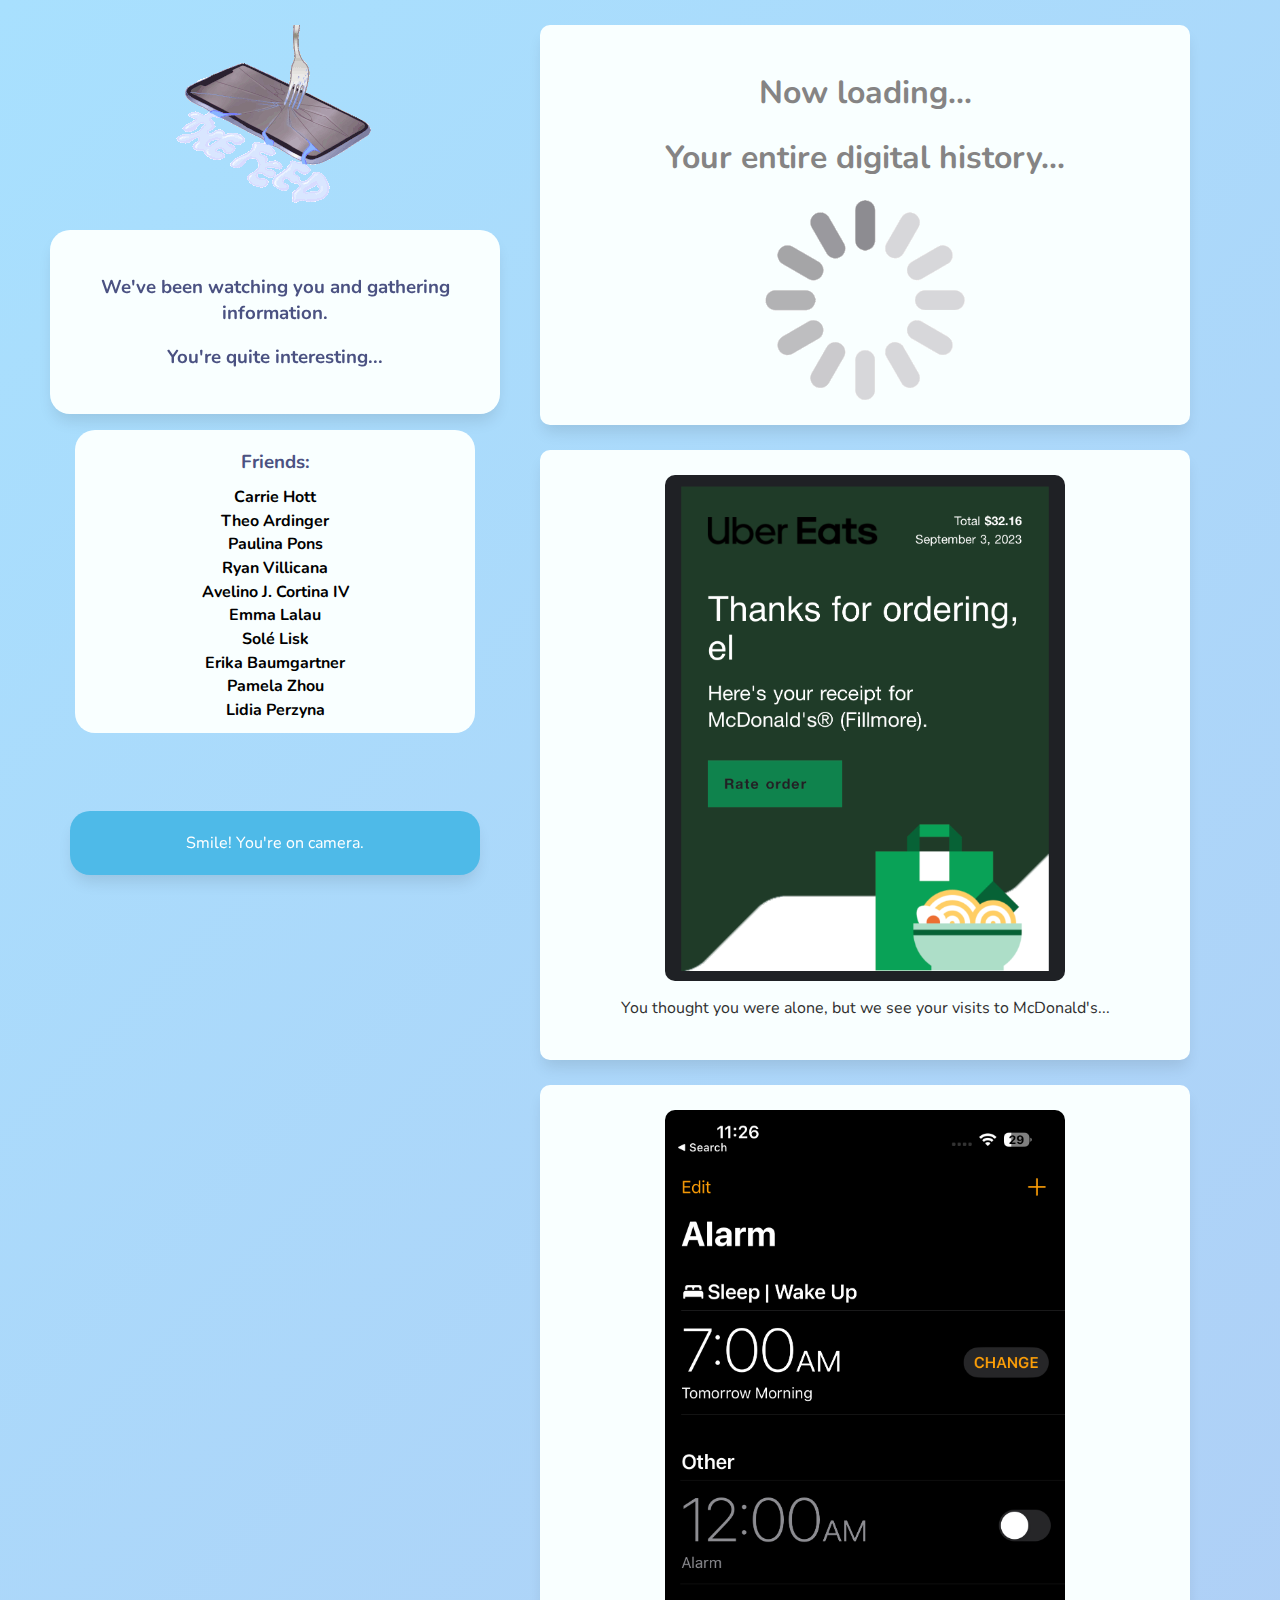
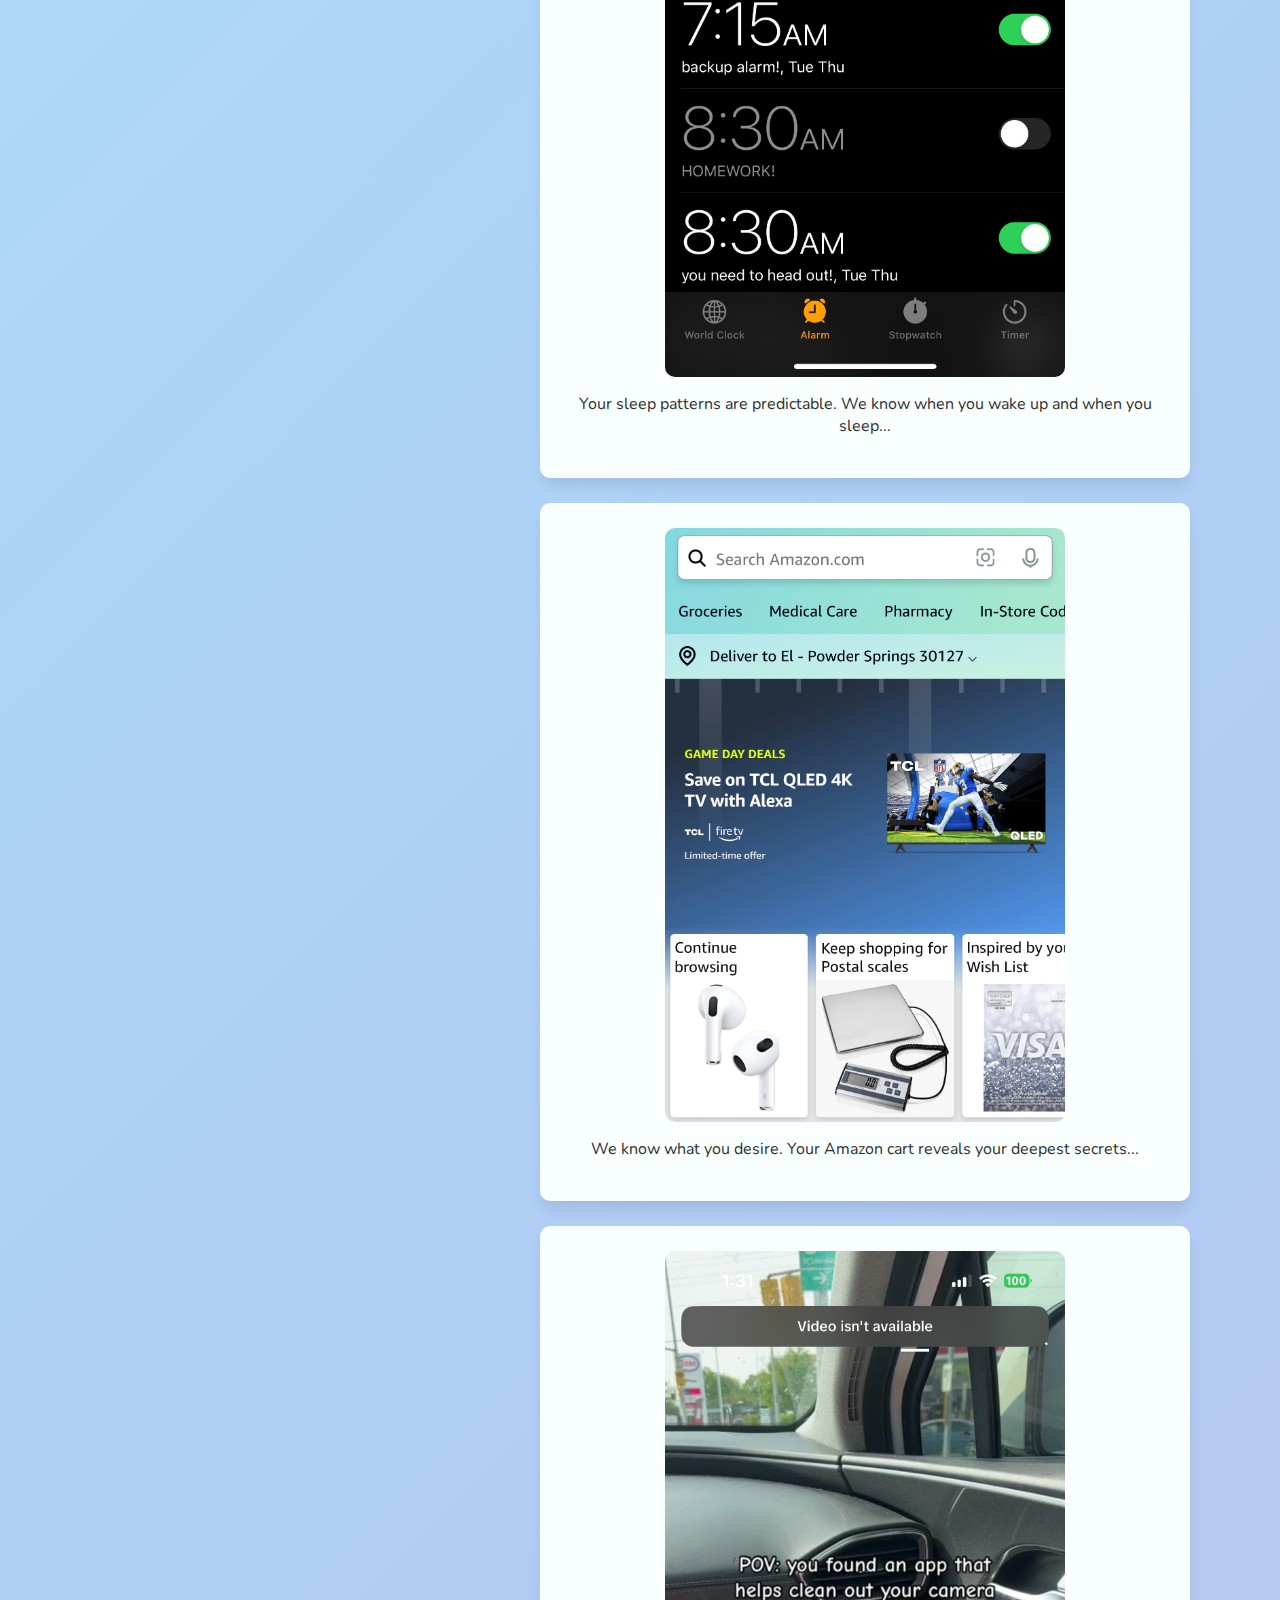
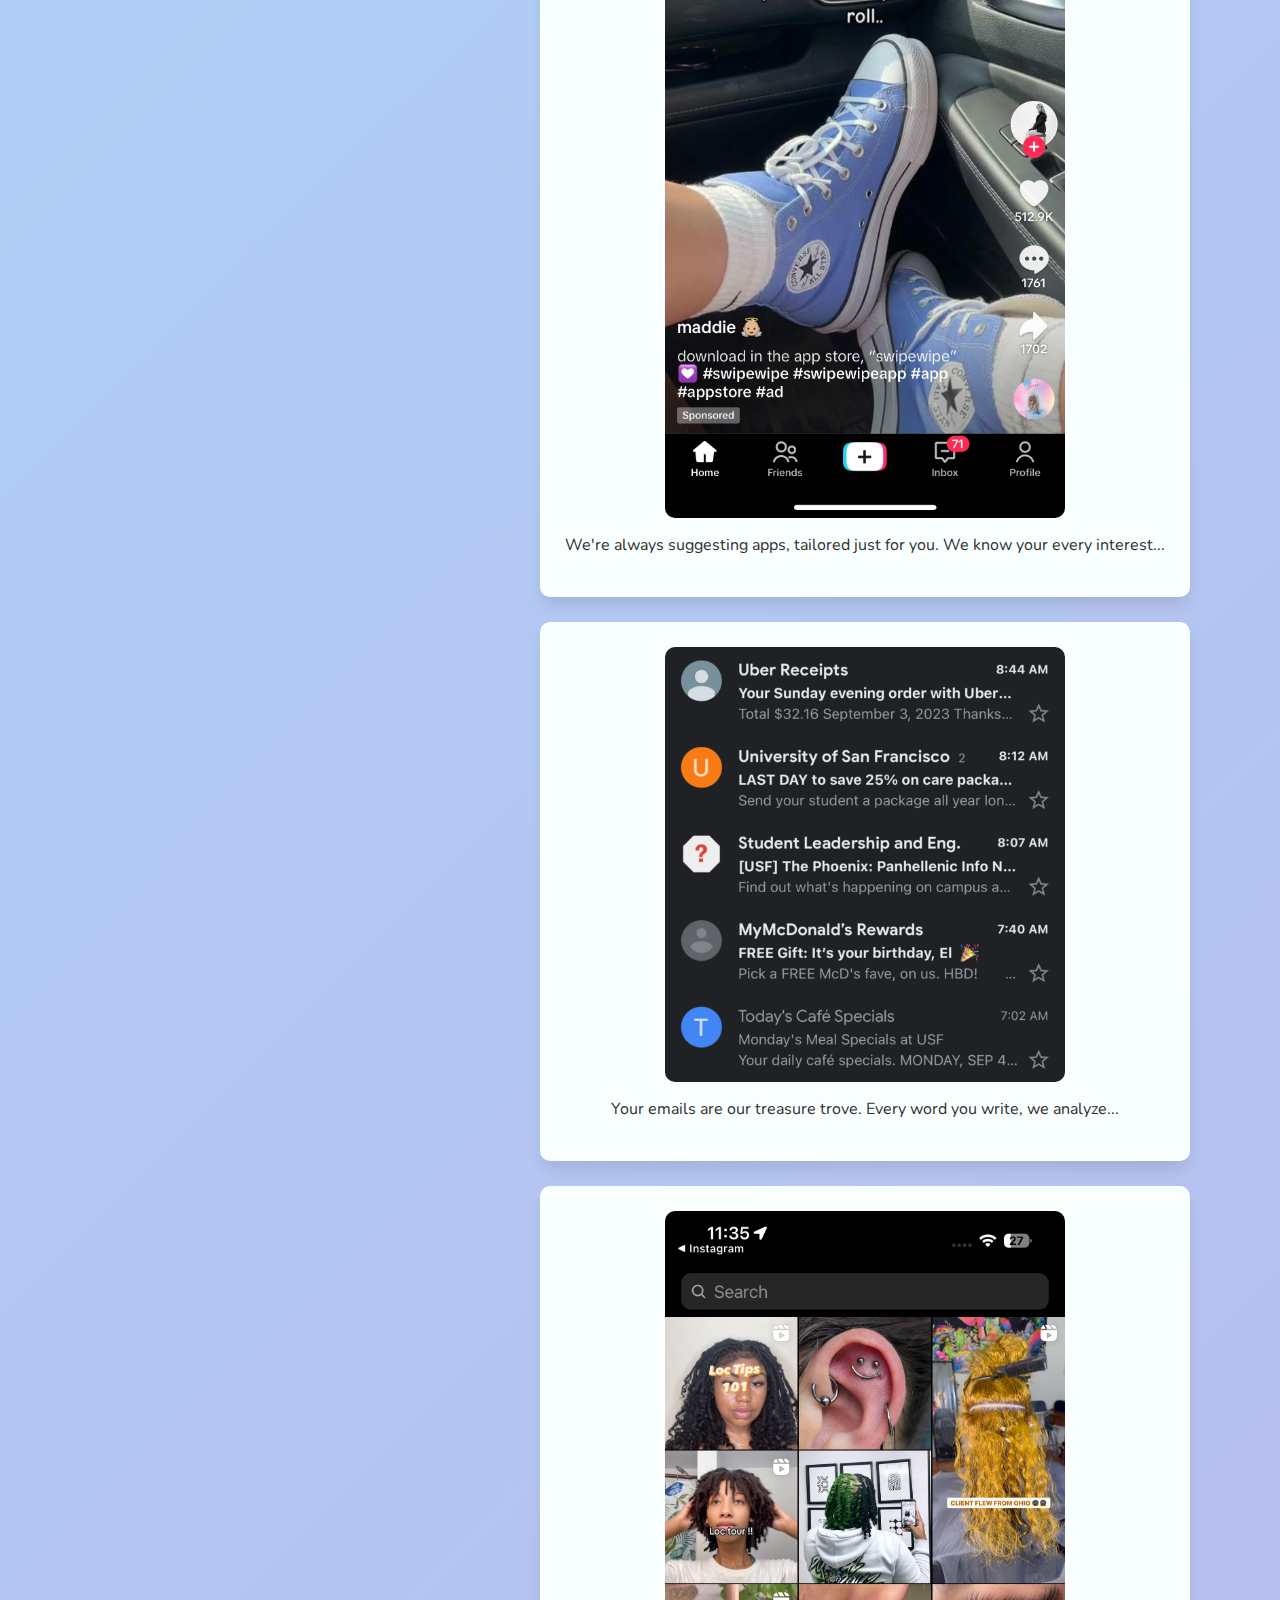
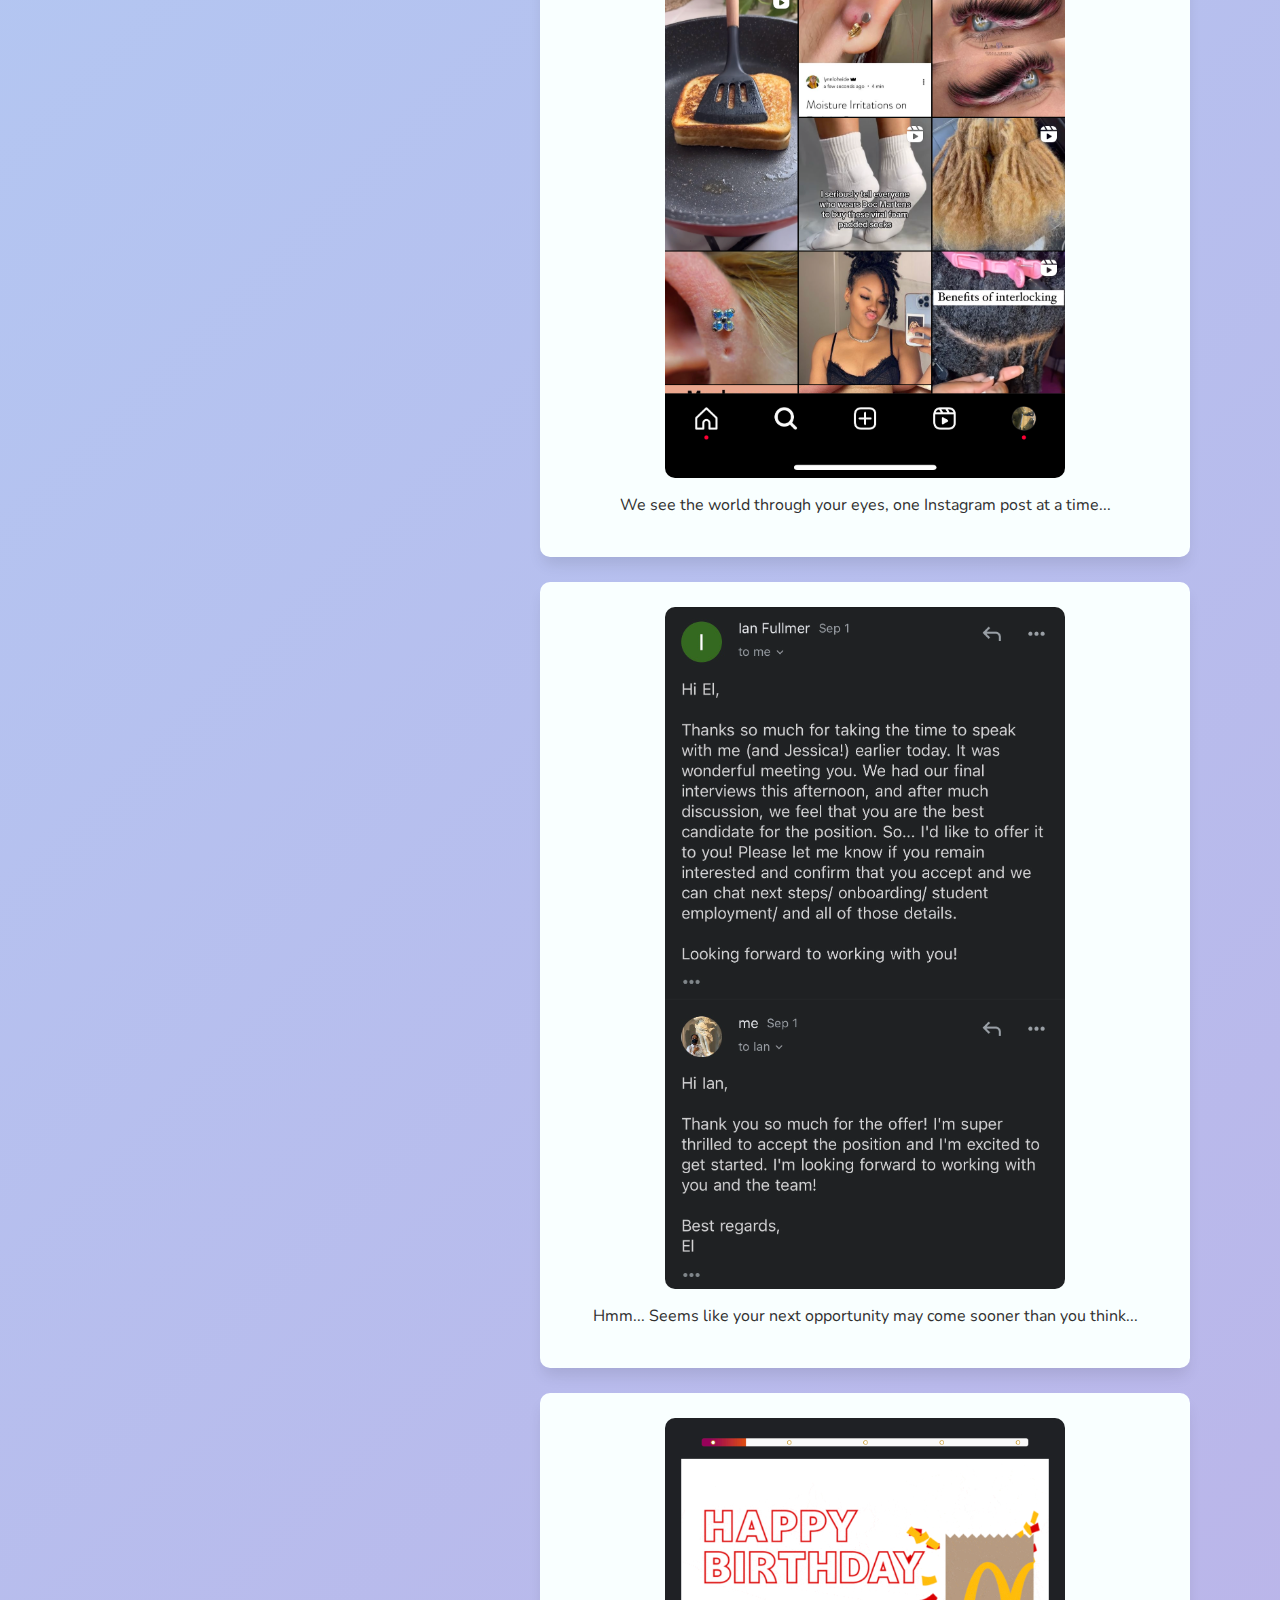
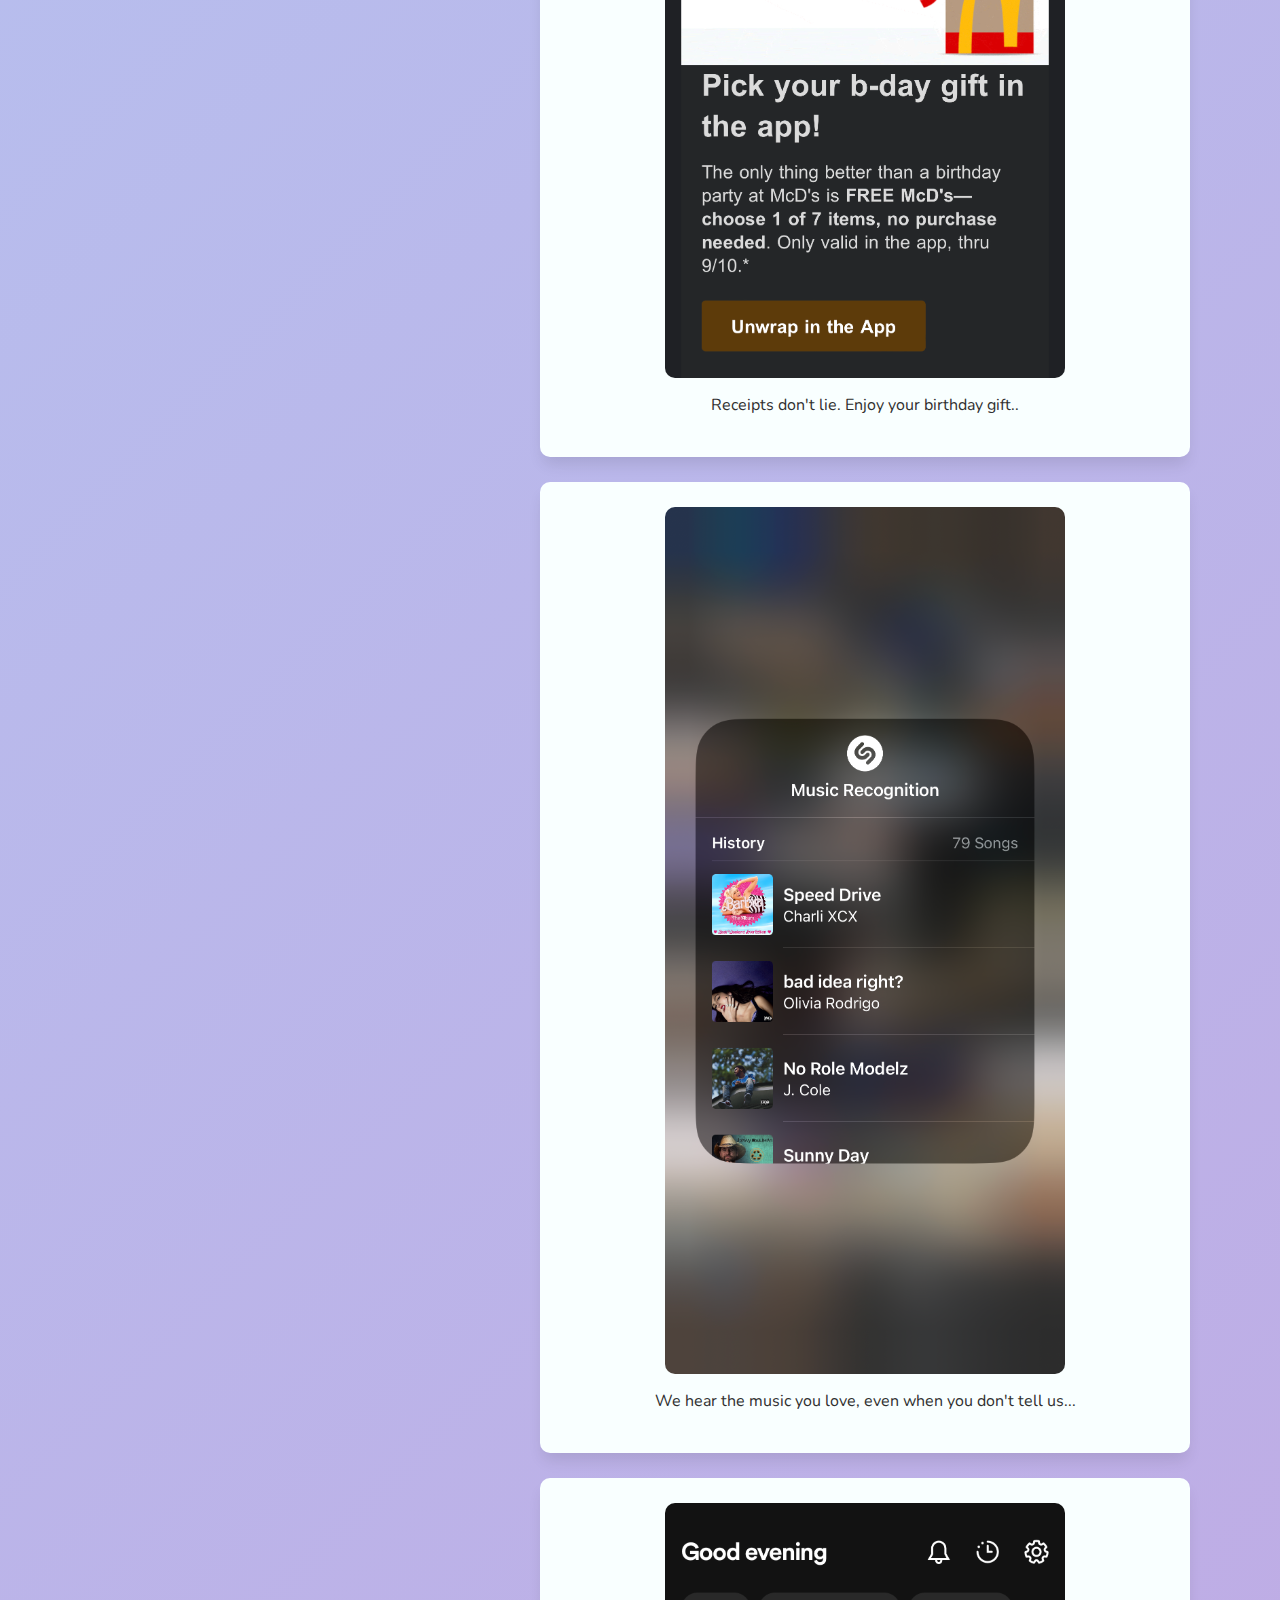
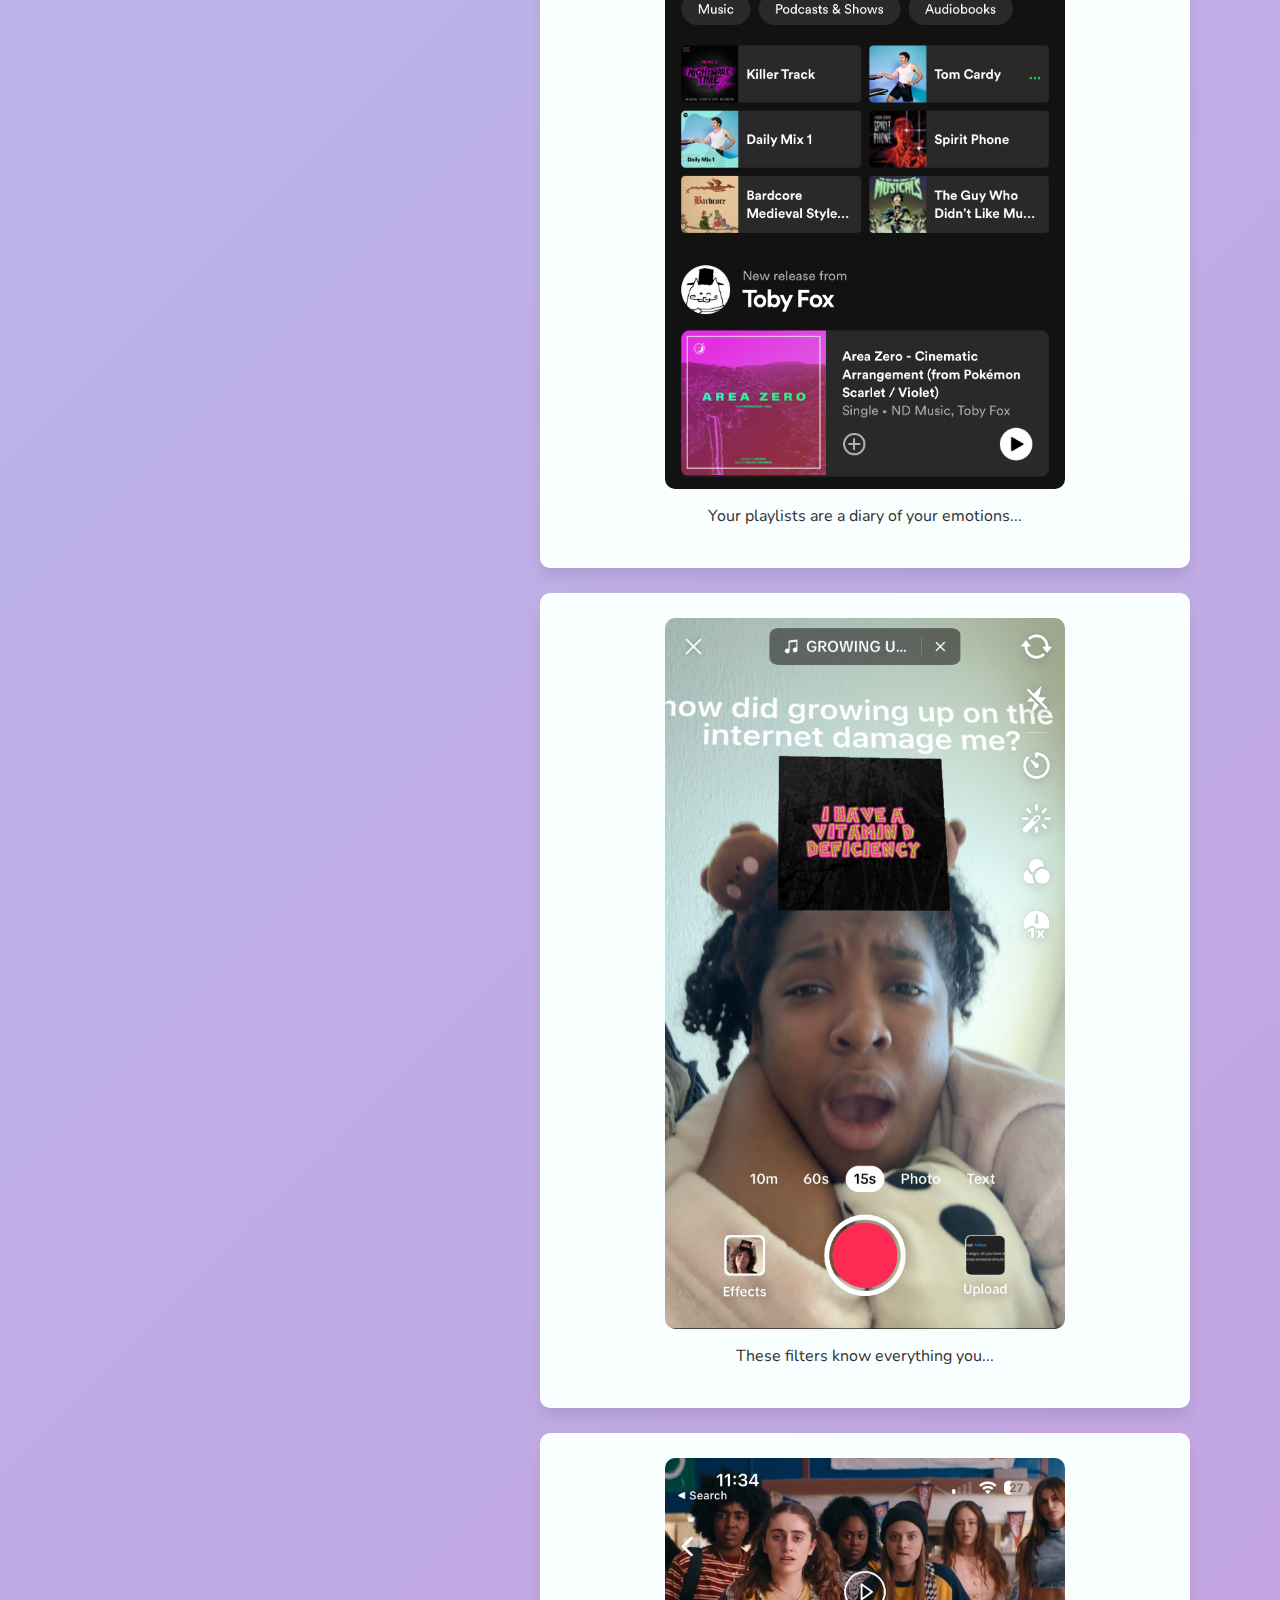
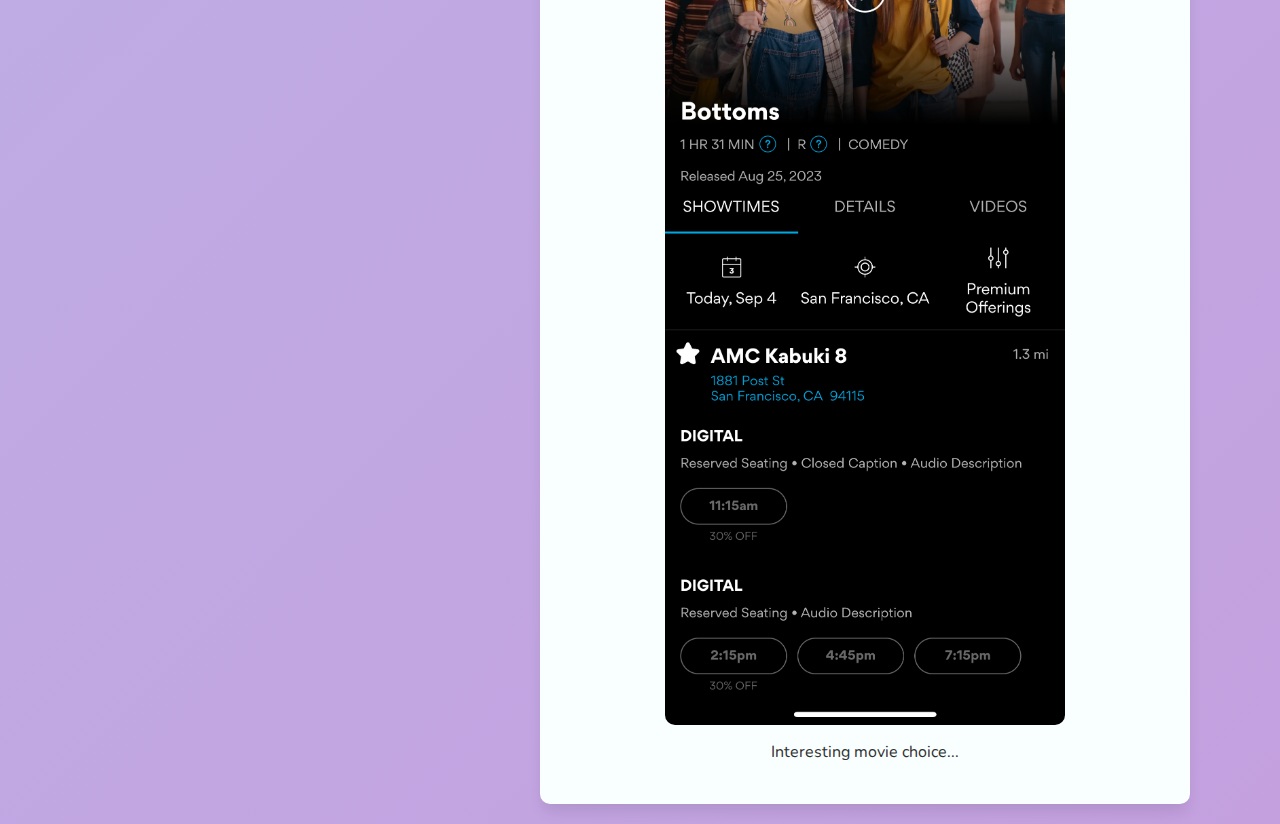
==== commit 86baa0c2: "added looping bg audio and more content" ====
--- a/thefeed.html
+++ b/thefeed.html
@@ -64,53 +64,63 @@
         </nav>
         <main >
             <section>
+                <h1> Now loading... </h1>
+                <h1> Your entire digital history... </h1>
+                <img src="img/loading.gif" alt="Loading gif." id="exempt-image">
+            </section>
+            <section>
                 <img src="img/uber_eats.png" alt="Uber Eats order at McDonald's">
-                <p>You thought you were alone, but we see your frequent visits to McDonald's.</p>
+                <p>You thought you were alone, but we see your visits to McDonald's...</p>
             </section>
             <section>
                 <img src="img/alarm.png" alt="Alarm Clock">
-                <p>Your sleep patterns are predictable. We know when you wake up and when you sleep.</p>
+                <p>Your sleep patterns are predictable. We know when you wake up and when you sleep...</p>
             </section>
             <section>
                 <img src="img/amazon.png" alt="Amazon Shopping">
-                <p>We know what you desire. Your Amazon cart reveals your deepest secrets.</p>
+                <p>We know what you desire. Your Amazon cart reveals your deepest secrets...</p>
             </section>
             <section>
                 <img src="img/app_rec.png" alt="App Recommendations">
-                <p>We're always suggesting apps, tailored just for you. We know your every interest.</p>
+                <p>We're always suggesting apps, tailored just for you. We know your every interest...</p>
             </section>
             <section>
                 <img src="img/gmail.png" alt="Gmail Notifications">
-                <p>Your emails are our treasure trove. Every word you write, we analyze.</p>
+                <p>Your emails are our treasure trove. Every word you write, we analyze...</p>
             </section>
             <section>
                 <img src="img/instagram_feed.png" alt="Instagram Feed">
-                <p>We see the world through your eyes, one Instagram post at a time.</p>
+                <p>We see the world through your eyes, one Instagram post at a time...</p>
             </section>
             <section>
                 <img src="img/job_offer.png" alt="Job Offer">
-                <p>We know your job situation. Your next opportunity may come sooner than you think.</p>
+                <p>Hmm... Seems like your next opportunity may come sooner than you think...</p>
             </section>
             <section>
                 <img src="img/mcdonalds_receipt.png" alt="McDonald's Receipt">
-                <p>McDonald's receipts don't lie. We know your favorite meal.</p>
+                <p>Receipts don't lie. Enjoy your birthday gift..</p>
             </section>
             <section>
                 <img src="img/shazam.png" alt="Shazam Music Recognition">
-                <p>We hear the music you love, even when you don't tell us. Shazam reveals your soul.</p>
+                <p>We hear the music you love, even when you don't tell us...</p>
             </section>
             <section>
                 <img src="img/spotify.png" alt="Spotify Playlist">
-                <p>Your playlists are a diary of your emotions. We listen to every song choice.</p>
+                <p>Your playlists are a diary of your emotions...</p>
             </section>
             <section>
                 <img src="img/tiktok.png" alt="TikTok Filter">
-                <p>Your endless scrolling on TikTok doesn't go unnoticed. These filters know everything you.</p>
+                <p>These filters know everything you...</p>
+            </section>
+            <section>
+                <img src="img/bottoms.png" alt="Bottoms cinema page">
+                <p>Interesting movie choice...</p>
             </section>
         </main>
         <footer>
             <div class="square square-animation">
             <p> Smile! You're on camera.</p>
+            <audio autoplay loop src="audio/KKCruisin.mp3"></audio>
         </div>
         </footer>
     </body>
--- a/css/stylesheet.css
+++ b/css/stylesheet.css
@@ -4,8 +4,8 @@
     max-width: 1200px;
     margin: auto;
     font-family: 'Nunito', sans-serif;
-    background: #CFFFFA;
-    background: linear-gradient(135deg, #CFFFFA, #DAAAFF);
+    background: #8fd4cd;
+    background: linear-gradient(135deg, #a8e0fe, #c4a0df);
 }
 
 header {
@@ -39,7 +39,7 @@
 }
 
 nav h4:hover{
-    color: #6fd251;
+    color: #9651d2;
 }
 
 main {
@@ -50,29 +50,55 @@
 section{
     margin-top: 25px;
     padding: 25px;
-    /* 
-
-    border-radius: 10px;
-    background-color: #eeeeee;
-    border-bottom: 5px solid #cccccc;
-    
-    RAAAAAH*/
 
     border-radius: 10px;
     color: #303030;
     background-color:  rgb(249, 255, 255);;
     box-shadow: 0px 10px 15px -3px rgba(0,0,0,0.1);
+    margin-bottom: 20px;
 }
 
 section img{
     border-radius: 10px;
     display: block;
     margin: auto;
+    transition: .5s;
+}
+
+section img::before{
+    content: '';
+    position: absolute;
+    top: 0;
+    left: 0;
+    width: 100%;
+    height: 100%;
+    border-radius: 50%;
+    background: #7346c0;
+    transition: .5s;
+    transform: scale(.9);
+    z-index: -1;
+}
+
+section img:hover::before{
+    transform: scale(1.1);
+    box-shadow: 0 0 15px #7346c0;
+}
+
+section img:hover{
+    color: #ffee10;
+    box-shadow: 0 0 20px #7346c0;
+    text-shadow: 0 0 px #7346c0;
 }
 
 section p{
     text-align: center;
     font-family: 'Nunito', sans-serif;
+}
+
+section h1{
+    text-align: center;
+    font-family: 'Nunito', sans-serif;
+    color: #858484;
 }
 
 footer {
@@ -87,6 +113,7 @@
     text-align: center;
     padding: 5px;
     margin-left: 45px;
+    box-shadow: 0px 10px 15px -3px rgba(0,0,0,0.1);
 }
 
 #splashgif {
@@ -98,7 +125,9 @@
 }
 
 #evil {
-    background-image: radial-gradient(circle, #ffffff, #ffffff, #ffffff, #ffffff, #ffffff, #efefef, #e0e0e0, #d1d1d1, #b0b0b0, #909090, #717171, #545454);
+
+    background: rgb(255,246,250);
+    background: radial-gradient(circle, rgba(255,246,250,1) 40%, rgba(54,85,121,1) 100%);
 }
 
 #meep {
@@ -112,6 +141,7 @@
     background-color: rgb(249, 255, 255);
     border-radius: 20px;
     margin-top: 10px;
+    box-shadow: 0px 10px 15px -3px rgba(0,0,0,0.1);
 }
 @keyframes wipe-enter {
 	0% {
@@ -129,4 +159,15 @@
 
 cursor: url('img/cursor.cur'), auto;
 
-/* https://coolcssanimation.com/how-to-trigger-a-css-animation-on-scroll/ */+/* https://coolcssanimation.com/how-to-trigger-a-css-animation-on-scroll/ */
+
+#exempt-image:hover::before {
+    transform: scale(1); 
+    box-shadow: none; 
+}
+
+#exempt-image:hover {
+    color: inherit; 
+    box-shadow: none; 
+    text-shadow: none;
+}